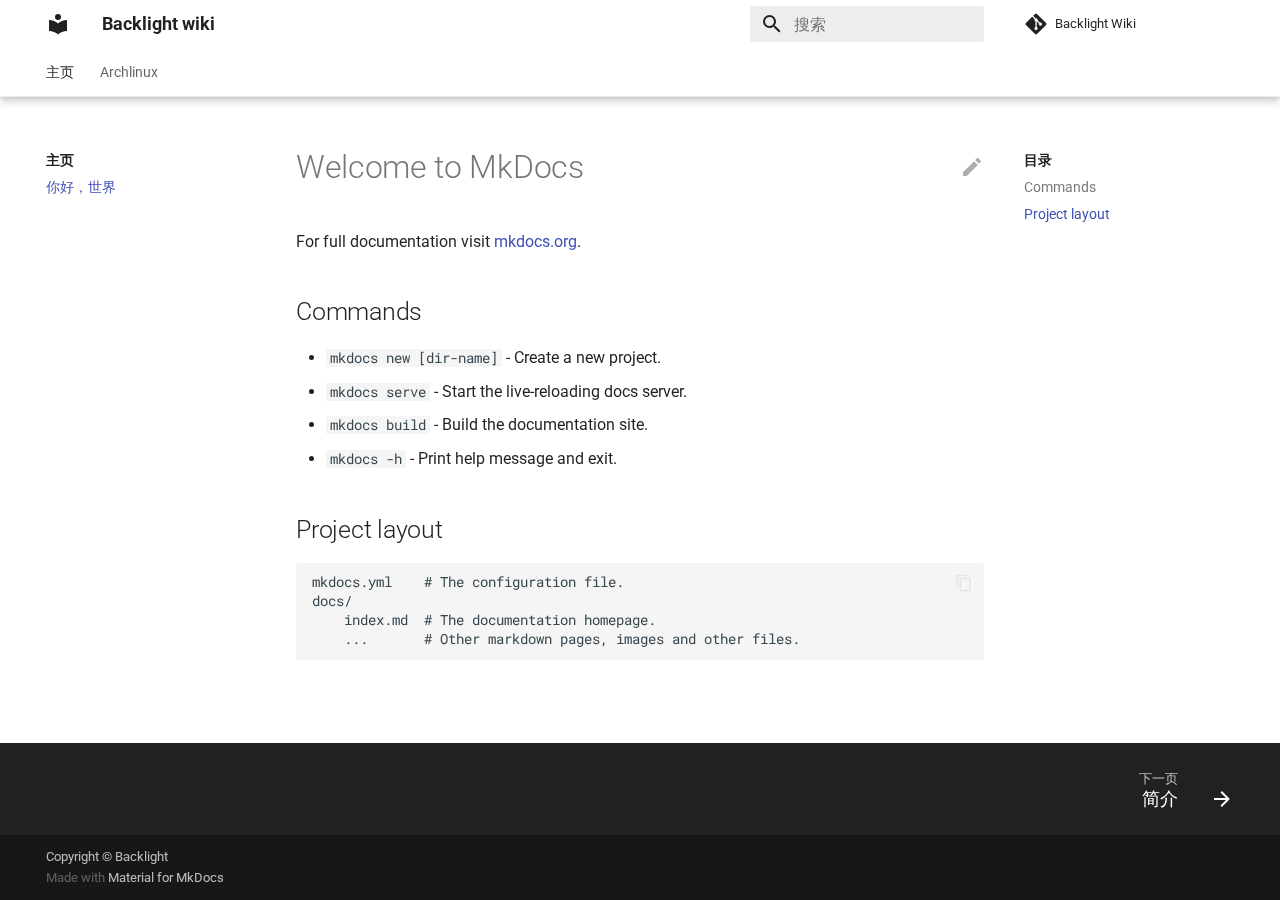
==== index.html @ 66520c6b "Deployed  with MkDocs version: 1.2.3" ====
<!doctype html>
<html lang="zh" class="no-js">
  <head>
    
      <meta charset="utf-8">
      <meta name="viewport" content="width=device-width,initial-scale=1">
      
        <meta name="description" content="Backlight's personal wiki">
      
      
        <meta name="author" content="Backlight">
      
      
        <link rel="canonical" href="https://backl1ght.github.io/wiki/">
      
      <link rel="icon" href="assets/images/favicon.png">
      <meta name="generator" content="mkdocs-1.2.3, mkdocs-material-8.1.9">
    
    
      
        <title>你好，世界 - Backlight wiki</title>
      
    
    
      <link rel="stylesheet" href="assets/stylesheets/main.2b4465f4.min.css">
      
        
        <link rel="stylesheet" href="assets/stylesheets/palette.e6a45f82.min.css">
        
          
          
          <meta name="theme-color" content="#ffffff">
        
      
    
    
    
      
        
        <link rel="preconnect" href="https://fonts.gstatic.com" crossorigin>
        <link rel="stylesheet" href="https://fonts.googleapis.com/css?family=Roboto:300,400,400i,700%7CRoboto+Mono&display=fallback">
        <style>:root{--md-text-font:"Roboto";--md-code-font:"Roboto Mono"}</style>
      
    
    
    <script>__md_scope=new URL(".",location),__md_get=(e,_=localStorage,t=__md_scope)=>JSON.parse(_.getItem(t.pathname+"."+e)),__md_set=(e,_,t=localStorage,a=__md_scope)=>{try{t.setItem(a.pathname+"."+e,JSON.stringify(_))}catch(e){}}</script>
    
      

    
    
  </head>
  
  
    
    
    
    
    
    <body dir="ltr" data-md-color-scheme="" data-md-color-primary="white" data-md-color-accent="red">
  
    
    
    <input class="md-toggle" data-md-toggle="drawer" type="checkbox" id="__drawer" autocomplete="off">
    <input class="md-toggle" data-md-toggle="search" type="checkbox" id="__search" autocomplete="off">
    <label class="md-overlay" for="__drawer"></label>
    <div data-md-component="skip">
      
        
        <a href="#welcome-to-mkdocs" class="md-skip">
          跳转至
        </a>
      
    </div>
    <div data-md-component="announce">
      
    </div>
    
    
      

  

<header class="md-header md-header--lifted" data-md-component="header">
  <nav class="md-header__inner md-grid" aria-label="页眉">
    <a href="." title="Backlight wiki" class="md-header__button md-logo" aria-label="Backlight wiki" data-md-component="logo">
      
  
  <svg xmlns="http://www.w3.org/2000/svg" viewBox="0 0 24 24"><path d="M12 8a3 3 0 0 0 3-3 3 3 0 0 0-3-3 3 3 0 0 0-3 3 3 3 0 0 0 3 3m0 3.54C9.64 9.35 6.5 8 3 8v11c3.5 0 6.64 1.35 9 3.54 2.36-2.19 5.5-3.54 9-3.54V8c-3.5 0-6.64 1.35-9 3.54z"/></svg>

    </a>
    <label class="md-header__button md-icon" for="__drawer">
      <svg xmlns="http://www.w3.org/2000/svg" viewBox="0 0 24 24"><path d="M3 6h18v2H3V6m0 5h18v2H3v-2m0 5h18v2H3v-2z"/></svg>
    </label>
    <div class="md-header__title" data-md-component="header-title">
      <div class="md-header__ellipsis">
        <div class="md-header__topic">
          <span class="md-ellipsis">
            Backlight wiki
          </span>
        </div>
        <div class="md-header__topic" data-md-component="header-topic">
          <span class="md-ellipsis">
            
              你好，世界
            
          </span>
        </div>
      </div>
    </div>
    
    
    
      <label class="md-header__button md-icon" for="__search">
        <svg xmlns="http://www.w3.org/2000/svg" viewBox="0 0 24 24"><path d="M9.5 3A6.5 6.5 0 0 1 16 9.5c0 1.61-.59 3.09-1.56 4.23l.27.27h.79l5 5-1.5 1.5-5-5v-.79l-.27-.27A6.516 6.516 0 0 1 9.5 16 6.5 6.5 0 0 1 3 9.5 6.5 6.5 0 0 1 9.5 3m0 2C7 5 5 7 5 9.5S7 14 9.5 14 14 12 14 9.5 12 5 9.5 5z"/></svg>
      </label>
      <div class="md-search" data-md-component="search" role="dialog">
  <label class="md-search__overlay" for="__search"></label>
  <div class="md-search__inner" role="search">
    <form class="md-search__form" name="search">
      <input type="text" class="md-search__input" name="query" aria-label="搜索" placeholder="搜索" autocapitalize="off" autocorrect="off" autocomplete="off" spellcheck="false" data-md-component="search-query" required>
      <label class="md-search__icon md-icon" for="__search">
        <svg xmlns="http://www.w3.org/2000/svg" viewBox="0 0 24 24"><path d="M9.5 3A6.5 6.5 0 0 1 16 9.5c0 1.61-.59 3.09-1.56 4.23l.27.27h.79l5 5-1.5 1.5-5-5v-.79l-.27-.27A6.516 6.516 0 0 1 9.5 16 6.5 6.5 0 0 1 3 9.5 6.5 6.5 0 0 1 9.5 3m0 2C7 5 5 7 5 9.5S7 14 9.5 14 14 12 14 9.5 12 5 9.5 5z"/></svg>
        <svg xmlns="http://www.w3.org/2000/svg" viewBox="0 0 24 24"><path d="M20 11v2H8l5.5 5.5-1.42 1.42L4.16 12l7.92-7.92L13.5 5.5 8 11h12z"/></svg>
      </label>
      <nav class="md-search__options" aria-label="查找">
        
        <button type="reset" class="md-search__icon md-icon" aria-label="清空当前内容" tabindex="-1">
          <svg xmlns="http://www.w3.org/2000/svg" viewBox="0 0 24 24"><path d="M19 6.41 17.59 5 12 10.59 6.41 5 5 6.41 10.59 12 5 17.59 6.41 19 12 13.41 17.59 19 19 17.59 13.41 12 19 6.41z"/></svg>
        </button>
      </nav>
      
    </form>
    <div class="md-search__output">
      <div class="md-search__scrollwrap" data-md-scrollfix>
        <div class="md-search-result" data-md-component="search-result">
          <div class="md-search-result__meta">
            正在初始化搜索引擎
          </div>
          <ol class="md-search-result__list"></ol>
        </div>
      </div>
    </div>
  </div>
</div>
    
    
      <div class="md-header__source">
        <a href="https://github.com/Backl1ght/wiki/" title="前往仓库" class="md-source" data-md-component="source">
  <div class="md-source__icon md-icon">
    
    <svg xmlns="http://www.w3.org/2000/svg" viewBox="0 0 448 512"><path d="M439.55 236.05 244 40.45a28.87 28.87 0 0 0-40.81 0l-40.66 40.63 51.52 51.52c27.06-9.14 52.68 16.77 43.39 43.68l49.66 49.66c34.23-11.8 61.18 31 35.47 56.69-26.49 26.49-70.21-2.87-56-37.34L240.22 199v121.85c25.3 12.54 22.26 41.85 9.08 55a34.34 34.34 0 0 1-48.55 0c-17.57-17.6-11.07-46.91 11.25-56v-123c-20.8-8.51-24.6-30.74-18.64-45L142.57 101 8.45 235.14a28.86 28.86 0 0 0 0 40.81l195.61 195.6a28.86 28.86 0 0 0 40.8 0l194.69-194.69a28.86 28.86 0 0 0 0-40.81z"/></svg>
  </div>
  <div class="md-source__repository">
    Backlight Wiki
  </div>
</a>
      </div>
    
  </nav>
  
    
      
<nav class="md-tabs" aria-label="标签" data-md-component="tabs">
  <div class="md-tabs__inner md-grid">
    <ul class="md-tabs__list">
      
        
  
  
    
  


  
  
  
    <li class="md-tabs__item">
      <a href="." class="md-tabs__link md-tabs__link--active">
        主页
      </a>
    </li>
  

      
        
  
  


  
  
  
    <li class="md-tabs__item">
      <a href="arch/about/" class="md-tabs__link">
        Archlinux
      </a>
    </li>
  

      
    </ul>
  </div>
</nav>
    
  
</header>
    
    <div class="md-container" data-md-component="container">
      
      
        
      
      <main class="md-main" data-md-component="main">
        <div class="md-main__inner md-grid">
          
            
              
              <div class="md-sidebar md-sidebar--primary" data-md-component="sidebar" data-md-type="navigation" >
                <div class="md-sidebar__scrollwrap">
                  <div class="md-sidebar__inner">
                    

  


<nav class="md-nav md-nav--primary md-nav--lifted" aria-label="导航栏" data-md-level="0">
  <label class="md-nav__title" for="__drawer">
    <a href="." title="Backlight wiki" class="md-nav__button md-logo" aria-label="Backlight wiki" data-md-component="logo">
      
  
  <svg xmlns="http://www.w3.org/2000/svg" viewBox="0 0 24 24"><path d="M12 8a3 3 0 0 0 3-3 3 3 0 0 0-3-3 3 3 0 0 0-3 3 3 3 0 0 0 3 3m0 3.54C9.64 9.35 6.5 8 3 8v11c3.5 0 6.64 1.35 9 3.54 2.36-2.19 5.5-3.54 9-3.54V8c-3.5 0-6.64 1.35-9 3.54z"/></svg>

    </a>
    Backlight wiki
  </label>
  
    <div class="md-nav__source">
      <a href="https://github.com/Backl1ght/wiki/" title="前往仓库" class="md-source" data-md-component="source">
  <div class="md-source__icon md-icon">
    
    <svg xmlns="http://www.w3.org/2000/svg" viewBox="0 0 448 512"><path d="M439.55 236.05 244 40.45a28.87 28.87 0 0 0-40.81 0l-40.66 40.63 51.52 51.52c27.06-9.14 52.68 16.77 43.39 43.68l49.66 49.66c34.23-11.8 61.18 31 35.47 56.69-26.49 26.49-70.21-2.87-56-37.34L240.22 199v121.85c25.3 12.54 22.26 41.85 9.08 55a34.34 34.34 0 0 1-48.55 0c-17.57-17.6-11.07-46.91 11.25-56v-123c-20.8-8.51-24.6-30.74-18.64-45L142.57 101 8.45 235.14a28.86 28.86 0 0 0 0 40.81l195.61 195.6a28.86 28.86 0 0 0 40.8 0l194.69-194.69a28.86 28.86 0 0 0 0-40.81z"/></svg>
  </div>
  <div class="md-source__repository">
    Backlight Wiki
  </div>
</a>
    </div>
  
  <ul class="md-nav__list" data-md-scrollfix>
    
      
      
      

  
  
    
  
  
    
    <li class="md-nav__item md-nav__item--active md-nav__item--nested">
      
      
        <input class="md-nav__toggle md-toggle" data-md-toggle="__nav_1" type="checkbox" id="__nav_1" checked>
      
      
      
      
        <label class="md-nav__link" for="__nav_1">
          主页
          <span class="md-nav__icon md-icon"></span>
        </label>
      
      <nav class="md-nav" aria-label="主页" data-md-level="1">
        <label class="md-nav__title" for="__nav_1">
          <span class="md-nav__icon md-icon"></span>
          主页
        </label>
        <ul class="md-nav__list" data-md-scrollfix>
          
            
              
  
  
    
  
  
    <li class="md-nav__item md-nav__item--active">
      
      <input class="md-nav__toggle md-toggle" data-md-toggle="toc" type="checkbox" id="__toc">
      
      
        
      
      
        <label class="md-nav__link md-nav__link--active" for="__toc">
          你好，世界
          <span class="md-nav__icon md-icon"></span>
        </label>
      
      <a href="." class="md-nav__link md-nav__link--active">
        你好，世界
      </a>
      
        

<nav class="md-nav md-nav--secondary" aria-label="目录">
  
  
  
    
  
  
    <label class="md-nav__title" for="__toc">
      <span class="md-nav__icon md-icon"></span>
      目录
    </label>
    <ul class="md-nav__list" data-md-component="toc" data-md-scrollfix>
      
        <li class="md-nav__item">
  <a href="#commands" class="md-nav__link">
    Commands
  </a>
  
</li>
      
        <li class="md-nav__item">
  <a href="#project-layout" class="md-nav__link">
    Project layout
  </a>
  
</li>
      
    </ul>
  
</nav>
      
    </li>
  

            
          
        </ul>
      </nav>
    </li>
  

    
      
      
      

  
  
  
    
    <li class="md-nav__item md-nav__item--nested">
      
      
        <input class="md-nav__toggle md-toggle" data-md-toggle="__nav_2" type="checkbox" id="__nav_2" >
      
      
      
      
        <label class="md-nav__link" for="__nav_2">
          Archlinux
          <span class="md-nav__icon md-icon"></span>
        </label>
      
      <nav class="md-nav" aria-label="Archlinux" data-md-level="1">
        <label class="md-nav__title" for="__nav_2">
          <span class="md-nav__icon md-icon"></span>
          Archlinux
        </label>
        <ul class="md-nav__list" data-md-scrollfix>
          
            
              
  
  
  
    <li class="md-nav__item">
      <a href="arch/about/" class="md-nav__link">
        简介
      </a>
    </li>
  

            
          
        </ul>
      </nav>
    </li>
  

    
  </ul>
</nav>
                  </div>
                </div>
              </div>
            
            
              
              <div class="md-sidebar md-sidebar--secondary" data-md-component="sidebar" data-md-type="toc" >
                <div class="md-sidebar__scrollwrap">
                  <div class="md-sidebar__inner">
                    

<nav class="md-nav md-nav--secondary" aria-label="目录">
  
  
  
    
  
  
    <label class="md-nav__title" for="__toc">
      <span class="md-nav__icon md-icon"></span>
      目录
    </label>
    <ul class="md-nav__list" data-md-component="toc" data-md-scrollfix>
      
        <li class="md-nav__item">
  <a href="#commands" class="md-nav__link">
    Commands
  </a>
  
</li>
      
        <li class="md-nav__item">
  <a href="#project-layout" class="md-nav__link">
    Project layout
  </a>
  
</li>
      
    </ul>
  
</nav>
                  </div>
                </div>
              </div>
            
          
          <div class="md-content" data-md-component="content">
            <article class="md-content__inner md-typeset">
              
                
<a href="https://github.com/Backl1ght/wiki/edit/master/docs/index.md" title="编辑此页" class="md-content__button md-icon">
  <svg xmlns="http://www.w3.org/2000/svg" viewBox="0 0 24 24"><path d="M20.71 7.04c.39-.39.39-1.04 0-1.41l-2.34-2.34c-.37-.39-1.02-.39-1.41 0l-1.84 1.83 3.75 3.75M3 17.25V21h3.75L17.81 9.93l-3.75-3.75L3 17.25z"/></svg>
</a>


<h1 id="welcome-to-mkdocs">Welcome to MkDocs</h1>
<p>For full documentation visit <a href="https://www.mkdocs.org">mkdocs.org</a>.</p>
<h2 id="commands">Commands</h2>
<ul>
<li><code>mkdocs new [dir-name]</code> - Create a new project.</li>
<li><code>mkdocs serve</code> - Start the live-reloading docs server.</li>
<li><code>mkdocs build</code> - Build the documentation site.</li>
<li><code>mkdocs -h</code> - Print help message and exit.</li>
</ul>
<h2 id="project-layout">Project layout</h2>
<pre><code>mkdocs.yml    # The configuration file.
docs/
    index.md  # The documentation homepage.
    ...       # Other markdown pages, images and other files.
</code></pre>

              
            </article>
          </div>
        </div>
        
      </main>
      
        <footer class="md-footer">
  
    <nav class="md-footer__inner md-grid" aria-label="页脚">
      
      
        
        <a href="arch/about/" class="md-footer__link md-footer__link--next" aria-label="下一页: 简介" rel="next">
          <div class="md-footer__title">
            <div class="md-ellipsis">
              <span class="md-footer__direction">
                下一页
              </span>
              简介
            </div>
          </div>
          <div class="md-footer__button md-icon">
            <svg xmlns="http://www.w3.org/2000/svg" viewBox="0 0 24 24"><path d="M4 11v2h12l-5.5 5.5 1.42 1.42L19.84 12l-7.92-7.92L10.5 5.5 16 11H4z"/></svg>
          </div>
        </a>
      
    </nav>
  
  <div class="md-footer-meta md-typeset">
    <div class="md-footer-meta__inner md-grid">
      <div class="md-copyright">
  
    <div class="md-copyright__highlight">
      Copyright &copy; Backlight
    </div>
  
  
    Made with
    <a href="https://squidfunk.github.io/mkdocs-material/" target="_blank" rel="noopener">
      Material for MkDocs
    </a>
  
</div>
      
    </div>
  </div>
</footer>
      
    </div>
    <div class="md-dialog" data-md-component="dialog">
      <div class="md-dialog__inner md-typeset"></div>
    </div>
    <script id="__config" type="application/json">{"base": ".", "features": ["navigation.tabs", "navigation.tabs.sticky"], "translations": {"clipboard.copy": "\u590d\u5236", "clipboard.copied": "\u5df2\u590d\u5236", "search.config.lang": "ja", "search.config.pipeline": "trimmer, stemmer", "search.config.separator": "[\\uff0c\\u3002]+", "search.placeholder": "\u641c\u7d22", "search.result.placeholder": "\u952e\u5165\u4ee5\u5f00\u59cb\u641c\u7d22", "search.result.none": "\u6ca1\u6709\u627e\u5230\u7b26\u5408\u6761\u4ef6\u7684\u7ed3\u679c", "search.result.one": "\u627e\u5230 1 \u4e2a\u7b26\u5408\u6761\u4ef6\u7684\u7ed3\u679c", "search.result.other": "# \u4e2a\u7b26\u5408\u6761\u4ef6\u7684\u7ed3\u679c", "search.result.more.one": "\u5728\u8be5\u9875\u4e0a\u8fd8\u6709 1 \u4e2a\u7b26\u5408\u6761\u4ef6\u7684\u7ed3\u679c", "search.result.more.other": "\u5728\u8be5\u9875\u4e0a\u8fd8\u6709 # \u4e2a\u7b26\u5408\u6761\u4ef6\u7684\u7ed3\u679c", "search.result.term.missing": "\u7f3a\u5c11", "select.version.title": "\u9009\u62e9\u5f53\u524d\u7248\u672c"}, "search": "assets/javascripts/workers/search.22074ed6.min.js"}</script>
    
    
      <script src="assets/javascripts/bundle.960e086b.min.js"></script>
      
    
  </body>
</html>
---- assets/stylesheets/main.2b4465f4.min.css ----
@charset "UTF-8";html{-webkit-text-size-adjust:none;-moz-text-size-adjust:none;-ms-text-size-adjust:none;text-size-adjust:none;box-sizing:border-box}*,:after,:before{box-sizing:inherit}@media (prefers-reduced-motion){*,:after,:before{transition:none!important}}body{margin:0}a,button,input,label{-webkit-tap-highlight-color:transparent}a{color:inherit;text-decoration:none}hr{border:0;box-sizing:content-box;display:block;height:.05rem;overflow:visible;padding:0}small{font-size:80%}sub,sup{line-height:1em}img{border-style:none}table{border-collapse:separate;border-spacing:0}td,th{font-weight:400;vertical-align:top}button{background:transparent;border:0;font-family:inherit;font-size:inherit;margin:0;padding:0}input{border:0;outline:none}:root{--md-default-fg-color:rgba(0,0,0,.87);--md-default-fg-color--light:rgba(0,0,0,.54);--md-default-fg-color--lighter:rgba(0,0,0,.32);--md-default-fg-color--lightest:rgba(0,0,0,.07);--md-default-bg-color:#fff;--md-default-bg-color--light:hsla(0,0%,100%,.7);--md-default-bg-color--lighter:hsla(0,0%,100%,.3);--md-default-bg-color--lightest:hsla(0,0%,100%,.12);--md-primary-fg-color:#4051b5;--md-primary-fg-color--light:#5d6cc0;--md-primary-fg-color--dark:#303fa1;--md-primary-bg-color:#fff;--md-primary-bg-color--light:hsla(0,0%,100%,.7);--md-accent-fg-color:#526cfe;--md-accent-fg-color--transparent:rgba(82,108,254,.1);--md-accent-bg-color:#fff;--md-accent-bg-color--light:hsla(0,0%,100%,.7);--md-shadow-z1:0 0.2rem 0.5rem rgba(0,0,0,.05),0 0 0.05rem rgba(0,0,0,.1);--md-shadow-z2:0 0.2rem 0.5rem rgba(0,0,0,.1),0 0 0.05rem rgba(0,0,0,.25);--md-shadow-z3:0 0.2rem 0.5rem rgba(0,0,0,.2),0 0 0.05rem rgba(0,0,0,.35)}:root>*{--md-code-fg-color:#36464e;--md-code-bg-color:#f5f5f5;--md-code-hl-color:rgba(255,255,0,.5);--md-code-hl-number-color:#d52a2a;--md-code-hl-special-color:#db1457;--md-code-hl-function-color:#a846b9;--md-code-hl-constant-color:#6e59d9;--md-code-hl-keyword-color:#3f6ec6;--md-code-hl-string-color:#1c7d4d;--md-code-hl-name-color:var(--md-code-fg-color);--md-code-hl-operator-color:var(--md-default-fg-color--light);--md-code-hl-punctuation-color:var(--md-default-fg-color--light);--md-code-hl-comment-color:var(--md-default-fg-color--light);--md-code-hl-generic-color:var(--md-default-fg-color--light);--md-code-hl-variable-color:var(--md-default-fg-color--light);--md-typeset-color:var(--md-default-fg-color);--md-typeset-a-color:var(--md-primary-fg-color);--md-typeset-mark-color:rgba(255,255,0,.5);--md-typeset-del-color:rgba(245,80,61,.15);--md-typeset-ins-color:rgba(11,213,112,.15);--md-typeset-kbd-color:#fafafa;--md-typeset-kbd-accent-color:#fff;--md-typeset-kbd-border-color:#b8b8b8;--md-typeset-table-color:rgba(0,0,0,.12);--md-admonition-fg-color:var(--md-default-fg-color);--md-admonition-bg-color:var(--md-default-bg-color);--md-footer-fg-color:#fff;--md-footer-fg-color--light:hsla(0,0%,100%,.7);--md-footer-fg-color--lighter:hsla(0,0%,100%,.3);--md-footer-bg-color:rgba(0,0,0,.87);--md-footer-bg-color--dark:rgba(0,0,0,.32)}.md-icon svg{fill:currentcolor;display:block;height:1.2rem;width:1.2rem}body{-webkit-font-smoothing:antialiased;-moz-osx-font-smoothing:grayscale;--md-text-font-family:var(--md-text-font,_),-apple-system,BlinkMacSystemFont,Helvetica,Arial,sans-serif;--md-code-font-family:var(--md-code-font,_),SFMono-Regular,Consolas,Menlo,monospace}body,input{font-feature-settings:"kern","liga";font-family:var(--md-text-font-family)}body,code,input,kbd,pre{color:var(--md-typeset-color)}code,kbd,pre{font-feature-settings:"kern";font-family:var(--md-code-font-family)}:root{--md-typeset-table-sort-icon:url('data:image/svg+xml;charset=utf-8,<svg xmlns="http://www.w3.org/2000/svg" viewBox="0 0 24 24"><path d="m18 21-4-4h3V7h-3l4-4 4 4h-3v10h3M2 19v-2h10v2M2 13v-2h7v2M2 7V5h4v2H2z"/></svg>');--md-typeset-table-sort-icon--asc:url('data:image/svg+xml;charset=utf-8,<svg xmlns="http://www.w3.org/2000/svg" viewBox="0 0 24 24"><path d="M19 17h3l-4 4-4-4h3V3h2M2 17h10v2H2M6 5v2H2V5m0 6h7v2H2v-2z"/></svg>');--md-typeset-table-sort-icon--desc:url('data:image/svg+xml;charset=utf-8,<svg xmlns="http://www.w3.org/2000/svg" viewBox="0 0 24 24"><path d="M19 7h3l-4-4-4 4h3v14h2M2 17h10v2H2M6 5v2H2V5m0 6h7v2H2v-2z"/></svg>')}.md-typeset{-webkit-print-color-adjust:exact;color-adjust:exact;font-size:.8rem;line-height:1.6}@media print{.md-typeset{font-size:.68rem}}.md-typeset blockquote,.md-typeset dl,.md-typeset figure,.md-typeset ol,.md-typeset pre,.md-typeset ul{margin-bottom:1em;margin-top:1em}.md-typeset h1{color:var(--md-default-fg-color--light);font-size:2em;line-height:1.3;margin:0 0 1.25em}.md-typeset h1,.md-typeset h2{font-weight:300;letter-spacing:-.01em}.md-typeset h2{font-size:1.5625em;line-height:1.4;margin:1.6em 0 .64em}.md-typeset h3{font-size:1.25em;font-weight:400;letter-spacing:-.01em;line-height:1.5;margin:1.6em 0 .8em}.md-typeset h2+h3{margin-top:.8em}.md-typeset h4{font-weight:700;letter-spacing:-.01em;margin:1em 0}.md-typeset h5,.md-typeset h6{color:var(--md-default-fg-color--light);font-size:.8em;font-weight:700;letter-spacing:-.01em;margin:1.25em 0}.md-typeset h5{text-transform:uppercase}.md-typeset hr{border-bottom:.05rem solid var(--md-default-fg-color--lightest);display:flow-root;margin:1.5em 0}.md-typeset a{color:var(--md-typeset-a-color);word-break:break-word}.md-typeset a,.md-typeset a:before{transition:color 125ms}.md-typeset a:focus,.md-typeset a:hover{color:var(--md-accent-fg-color)}.md-typeset a.focus-visible{outline-color:var(--md-accent-fg-color);outline-offset:.2rem}.md-typeset code,.md-typeset kbd,.md-typeset pre{color:var(--md-code-fg-color);direction:ltr}@media print{.md-typeset code,.md-typeset kbd,.md-typeset pre{white-space:pre-wrap}}.md-typeset code{background-color:var(--md-code-bg-color);border-radius:.1rem;-webkit-box-decoration-break:clone;box-decoration-break:clone;font-size:.85em;padding:0 .2941176471em;word-break:break-word}.md-typeset code:not(.focus-visible){-webkit-tap-highlight-color:transparent;outline:none}.md-typeset a code{color:currentcolor}.md-typeset pre{display:flow-root;line-height:1.4;position:relative}.md-typeset pre>code{-webkit-box-decoration-break:slice;box-decoration-break:slice;box-shadow:none;display:block;margin:0;outline-color:var(--md-accent-fg-color);overflow:auto;padding:.7720588235em 1.1764705882em;scrollbar-color:var(--md-default-fg-color--lighter) transparent;scrollbar-width:thin;touch-action:auto;word-break:normal}.md-typeset pre>code:hover{scrollbar-color:var(--md-accent-fg-color) transparent}.md-typeset pre>code::-webkit-scrollbar{height:.2rem;width:.2rem}.md-typeset pre>code::-webkit-scrollbar-thumb{background-color:var(--md-default-fg-color--lighter)}.md-typeset pre>code::-webkit-scrollbar-thumb:hover{background-color:var(--md-accent-fg-color)}.md-typeset kbd{background-color:var(--md-typeset-kbd-color);border-radius:.1rem;box-shadow:0 .1rem 0 .05rem var(--md-typeset-kbd-border-color),0 .1rem 0 var(--md-typeset-kbd-border-color),0 -.1rem .2rem var(--md-typeset-kbd-accent-color) inset;color:var(--md-default-fg-color);display:inline-block;font-size:.75em;padding:0 .6666666667em;vertical-align:text-top;word-break:break-word}.md-typeset mark{background-color:var(--md-typeset-mark-color);-webkit-box-decoration-break:clone;box-decoration-break:clone;color:inherit;word-break:break-word}.md-typeset abbr{border-bottom:.05rem dotted var(--md-default-fg-color--light);cursor:help;text-decoration:none}@media (hover:none){.md-typeset abbr{position:relative}.md-typeset abbr[title]:-webkit-any(:focus,:hover):after{background-color:var(--md-default-fg-color);border-radius:.1rem;box-shadow:var(--md-shadow-z3);color:var(--md-default-bg-color);content:attr(title);display:inline-block;font-size:.7rem;margin-top:2em;max-width:80%;min-width:-webkit-max-content;min-width:max-content;padding:.2rem .3rem;position:absolute;width:auto}.md-typeset abbr[title]:-moz-any(:focus,:hover):after{background-color:var(--md-default-fg-color);border-radius:.1rem;box-shadow:var(--md-shadow-z3);color:var(--md-default-bg-color);content:attr(title);display:inline-block;font-size:.7rem;margin-top:2em;max-width:80%;min-width:-moz-max-content;min-width:max-content;padding:.2rem .3rem;position:absolute;width:auto}[dir=ltr] .md-typeset abbr[title]:-webkit-any(:focus,:hover):after{left:0}[dir=ltr] .md-typeset abbr[title]:-moz-any(:focus,:hover):after{left:0}[dir=ltr] .md-typeset abbr[title]:is(:focus,:hover):after{left:0}[dir=rtl] .md-typeset abbr[title]:-webkit-any(:focus,:hover):after{right:0}[dir=rtl] .md-typeset abbr[title]:-moz-any(:focus,:hover):after{right:0}[dir=rtl] .md-typeset abbr[title]:is(:focus,:hover):after{right:0}.md-typeset abbr[title]:is(:focus,:hover):after{background-color:var(--md-default-fg-color);border-radius:.1rem;box-shadow:var(--md-shadow-z3);color:var(--md-default-bg-color);content:attr(title);display:inline-block;font-size:.7rem;margin-top:2em;max-width:80%;min-width:-webkit-max-content;min-width:-moz-max-content;min-width:max-content;padding:.2rem .3rem;position:absolute;width:auto}}.md-typeset small{opacity:.75}[dir=ltr] 
.md-typeset sub,[dir=ltr] .md-typeset sup{margin-left:.078125em}[dir=rtl] 
.md-typeset sub,[dir=rtl] .md-typeset sup{margin-right:.078125em}[dir=ltr] .md-typeset blockquote{padding-left:.6rem}[dir=rtl] .md-typeset blockquote{padding-right:.6rem}[dir=ltr] .md-typeset blockquote{border-left:.2rem solid var(--md-default-fg-color--lighter)}[dir=rtl] .md-typeset blockquote{border-right:.2rem solid var(--md-default-fg-color--lighter)}.md-typeset blockquote{color:var(--md-default-fg-color--light);margin-left:0;margin-right:0}.md-typeset ul{list-style-type:disc}[dir=ltr] 
.md-typeset ol,[dir=ltr] .md-typeset ul{margin-left:.625em}[dir=rtl] 
.md-typeset ol,[dir=rtl] .md-typeset ul{margin-right:.625em}.md-typeset ol,.md-typeset ul{padding:0}.md-typeset ol:not([hidden]),.md-typeset ul:not([hidden]){display:flow-root}.md-typeset ol ol,.md-typeset ul ol{list-style-type:lower-alpha}.md-typeset ol ol ol,.md-typeset ul ol ol{list-style-type:lower-roman}[dir=ltr] 
.md-typeset ol li,[dir=ltr] .md-typeset ul li{margin-left:1.25em}[dir=rtl] 
.md-typeset ol li,[dir=rtl] .md-typeset ul li{margin-right:1.25em}.md-typeset ol li,.md-typeset ul li{margin-bottom:.5em}.md-typeset ol li :-webkit-any(p,blockquote),.md-typeset ul li :-webkit-any(p,blockquote){margin:.5em 0}.md-typeset ol li :-moz-any(p,blockquote),.md-typeset ul li :-moz-any(p,blockquote){margin:.5em 0}.md-typeset ol li :is(p,blockquote),.md-typeset ul li :is(p,blockquote){margin:.5em 0}.md-typeset ol li:last-child,.md-typeset ul li:last-child{margin-bottom:0}.md-typeset ol li :-webkit-any(ul,ol),.md-typeset ul li :-webkit-any(ul,ol){margin-bottom:.5em;margin-top:.5em}.md-typeset ol li :-moz-any(ul,ol),.md-typeset ul li :-moz-any(ul,ol){margin-bottom:.5em;margin-top:.5em}[dir=ltr] .md-typeset ol li :-webkit-any(ul,ol),[dir=ltr] .md-typeset ul li :-webkit-any(ul,ol){margin-left:.625em}[dir=ltr] .md-typeset ol li :-moz-any(ul,ol),[dir=ltr] .md-typeset ul li :-moz-any(ul,ol){margin-left:.625em}[dir=ltr] .md-typeset ol li :is(ul,ol),[dir=ltr] .md-typeset ul li :is(ul,ol){margin-left:.625em}[dir=rtl] .md-typeset ol li :-webkit-any(ul,ol),[dir=rtl] .md-typeset ul li :-webkit-any(ul,ol){margin-right:.625em}[dir=rtl] .md-typeset ol li :-moz-any(ul,ol),[dir=rtl] .md-typeset ul li :-moz-any(ul,ol){margin-right:.625em}[dir=rtl] .md-typeset ol li :is(ul,ol),[dir=rtl] .md-typeset ul li :is(ul,ol){margin-right:.625em}.md-typeset ol li :is(ul,ol),.md-typeset ul li :is(ul,ol){margin-bottom:.5em;margin-top:.5em}[dir=ltr] .md-typeset dd{margin-left:1.875em}[dir=rtl] .md-typeset dd{margin-right:1.875em}.md-typeset dd{margin-bottom:1.5em;margin-top:1em}.md-typeset img,.md-typeset svg{height:auto;max-width:100%}.md-typeset img[align=left],.md-typeset svg[align=left]{margin:1em 1em 1em 0}.md-typeset img[align=right],.md-typeset svg[align=right]{margin:1em 0 1em 1em}.md-typeset img[align]:only-child,.md-typeset svg[align]:only-child{margin-top:0}.md-typeset img[src$="#only-dark"]{display:none}.md-typeset figure{display:flow-root;margin:1em auto;max-width:100%;text-align:center;width:-webkit-fit-content;width:-moz-fit-content;width:fit-content}.md-typeset figure img{display:block}.md-typeset figcaption{font-style:italic;margin:1em auto;max-width:24rem}.md-typeset iframe{max-width:100%}.md-typeset table:not([class]){background-color:var(--md-default-bg-color);border:.05rem solid var(--md-typeset-table-color);border-radius:.1rem;display:inline-block;font-size:.64rem;max-width:100%;overflow:auto;touch-action:auto}@media print{.md-typeset table:not([class]){display:table}}.md-typeset table:not([class])+*{margin-top:1.5em}.md-typeset table:not([class]) :-webkit-any(th,td)>:first-child{margin-top:0}.md-typeset table:not([class]) :-moz-any(th,td)>:first-child{margin-top:0}.md-typeset table:not([class]) :is(th,td)>:first-child{margin-top:0}.md-typeset table:not([class]) :-webkit-any(th,td)>:last-child{margin-bottom:0}.md-typeset table:not([class]) :-moz-any(th,td)>:last-child{margin-bottom:0}.md-typeset table:not([class]) :is(th,td)>:last-child{margin-bottom:0}.md-typeset table:not([class]) :-webkit-any(th,td):not([align]){text-align:left}.md-typeset table:not([class]) :-moz-any(th,td):not([align]){text-align:left}.md-typeset table:not([class]) :is(th,td):not([align]){text-align:left}[dir=rtl] .md-typeset table:not([class]) :-webkit-any(th,td):not([align]){text-align:right}[dir=rtl] .md-typeset table:not([class]) :-moz-any(th,td):not([align]){text-align:right}[dir=rtl] .md-typeset table:not([class]) :is(th,td):not([align]){text-align:right}.md-typeset table:not([class]) th{font-weight:700;min-width:5rem;padding:.9375em 1.25em;vertical-align:top}.md-typeset table:not([class]) th a{color:inherit}.md-typeset table:not([class]) td{border-top:.05rem solid var(--md-typeset-table-color);padding:.9375em 1.25em;vertical-align:top}.md-typeset table:not([class]) tbody tr{transition:background-color 125ms}.md-typeset table:not([class]) tbody tr:hover{background-color:rgba(0,0,0,.035);box-shadow:0 .05rem 0 var(--md-default-bg-color) inset}.md-typeset table:not([class]) a{word-break:normal}.md-typeset table th[role=columnheader]{cursor:pointer}[dir=ltr] .md-typeset table th[role=columnheader]:after{margin-left:.5em}[dir=rtl] .md-typeset table th[role=columnheader]:after{margin-right:.5em}.md-typeset table th[role=columnheader]:after{content:"";display:inline-block;height:1.2em;-webkit-mask-image:var(--md-typeset-table-sort-icon);mask-image:var(--md-typeset-table-sort-icon);-webkit-mask-repeat:no-repeat;mask-repeat:no-repeat;-webkit-mask-size:contain;mask-size:contain;transition:background-color 125ms;vertical-align:text-bottom;width:1.2em}.md-typeset table th[role=columnheader]:hover:after{background-color:var(--md-default-fg-color--lighter)}.md-typeset table th[role=columnheader][aria-sort=ascending]:after{background-color:var(--md-default-fg-color--light);-webkit-mask-image:var(--md-typeset-table-sort-icon--asc);mask-image:var(--md-typeset-table-sort-icon--asc)}.md-typeset table th[role=columnheader][aria-sort=descending]:after{background-color:var(--md-default-fg-color--light);-webkit-mask-image:var(--md-typeset-table-sort-icon--desc);mask-image:var(--md-typeset-table-sort-icon--desc)}.md-typeset__scrollwrap{margin:1em -.8rem;overflow-x:auto;touch-action:auto}.md-typeset__table{display:inline-block;margin-bottom:.5em;padding:0 .8rem}@media print{.md-typeset__table{display:block}}html .md-typeset__table table{display:table;margin:0;overflow:hidden;width:100%}@media screen and (max-width:44.9375em){.md-content__inner>pre{margin:1em -.8rem}.md-content__inner>pre code{border-radius:0}}.md-banner{background-color:var(--md-footer-bg-color);color:var(--md-footer-fg-color);overflow:auto}@media print{.md-banner{display:none}}.md-banner--warning{background:var(--md-typeset-mark-color);color:var(--md-default-fg-color)}.md-banner__inner{font-size:.7rem;margin:.6rem auto;padding:0 .8rem}html{font-size:125%;height:100%;overflow-x:hidden}@media screen and (min-width:100em){html{font-size:137.5%}}@media screen and (min-width:125em){html{font-size:150%}}body{background-color:var(--md-default-bg-color);display:flex;flex-direction:column;font-size:.5rem;min-height:100%;position:relative;width:100%}@media print{body{display:block}}@media screen and (max-width:59.9375em){body[data-md-state=lock]{position:fixed}}.md-grid{margin-left:auto;margin-right:auto;max-width:61rem}.md-container{display:flex;flex-direction:column;flex-grow:1}@media print{.md-container{display:block}}.md-main{flex-grow:1}.md-main__inner{display:flex;height:100%;margin-top:1.5rem}.md-ellipsis{overflow:hidden;text-overflow:ellipsis;white-space:nowrap}.md-toggle{display:none}.md-option{height:0;opacity:0;position:absolute;width:0}.md-option:checked+label:not([hidden]){display:block}.md-option.focus-visible+label{outline-color:var(--md-accent-fg-color);outline-style:auto}.md-skip{background-color:var(--md-default-fg-color);border-radius:.1rem;color:var(--md-default-bg-color);font-size:.64rem;margin:.5rem;opacity:0;outline-color:var(--md-accent-fg-color);padding:.3rem .5rem;position:fixed;transform:translateY(.4rem);z-index:-1}.md-skip:focus{opacity:1;transform:translateY(0);transition:transform .25s cubic-bezier(.4,0,.2,1),opacity 175ms 75ms;z-index:10}@page{margin:25mm}:root{--md-clipboard-icon:url('data:image/svg+xml;charset=utf-8,<svg xmlns="http://www.w3.org/2000/svg" viewBox="0 0 24 24"><path d="M19 21H8V7h11m0-2H8a2 2 0 0 0-2 2v14a2 2 0 0 0 2 2h11a2 2 0 0 0 2-2V7a2 2 0 0 0-2-2m-3-4H4a2 2 0 0 0-2 2v14h2V3h12V1z"/></svg>')}.md-clipboard{border-radius:.1rem;color:var(--md-default-fg-color--lightest);cursor:pointer;height:1.5em;outline-color:var(--md-accent-fg-color);outline-offset:.1rem;position:absolute;right:.5em;top:.5em;transition:color .25s;width:1.5em;z-index:1}@media print{.md-clipboard{display:none}}.md-clipboard:not(.focus-visible){-webkit-tap-highlight-color:transparent;outline:none}:hover>.md-clipboard{color:var(--md-default-fg-color--light)}.md-clipboard:-webkit-any(:focus,:hover){color:var(--md-accent-fg-color)}.md-clipboard:-moz-any(:focus,:hover){color:var(--md-accent-fg-color)}.md-clipboard:is(:focus,:hover){color:var(--md-accent-fg-color)}.md-clipboard:after{background-color:currentcolor;content:"";display:block;height:1.125em;margin:0 auto;-webkit-mask-image:var(--md-clipboard-icon);mask-image:var(--md-clipboard-icon);-webkit-mask-repeat:no-repeat;mask-repeat:no-repeat;-webkit-mask-size:contain;mask-size:contain;width:1.125em}.md-clipboard--inline{cursor:pointer}.md-clipboard--inline code{transition:color .25s,background-color .25s}.md-clipboard--inline:-webkit-any(:focus,:hover) code{background-color:var(--md-accent-fg-color--transparent);color:var(--md-accent-fg-color)}.md-clipboard--inline:-moz-any(:focus,:hover) code{background-color:var(--md-accent-fg-color--transparent);color:var(--md-accent-fg-color)}.md-clipboard--inline:is(:focus,:hover) code{background-color:var(--md-accent-fg-color--transparent);color:var(--md-accent-fg-color)}.md-content{flex-grow:1;min-width:0}.md-content__inner{margin:0 .8rem 1.2rem;padding-top:.6rem}@media screen and (min-width:76.25em){[dir=ltr] .md-sidebar--primary:not([hidden])~.md-content>.md-content__inner{margin-left:1.2rem}[dir=rtl] .md-sidebar--primary:not([hidden])~.md-content>.md-content__inner{margin-right:1.2rem}[dir=ltr] .md-sidebar--secondary:not([hidden])~.md-content>.md-content__inner{margin-right:1.2rem}[dir=rtl] .md-sidebar--secondary:not([hidden])~.md-content>.md-content__inner{margin-left:1.2rem}}.md-content__inner:before{content:"";display:block;height:.4rem}.md-content__inner>:last-child{margin-bottom:0}[dir=ltr] .md-content__button{margin-left:.4rem}[dir=rtl] .md-content__button{margin-right:.4rem}.md-content__button{float:right;margin:.4rem 0;padding:0}@media print{.md-content__button{display:none}}[dir=rtl] .md-content__button{float:left}.md-typeset .md-content__button{color:var(--md-default-fg-color--lighter)}.md-content__button svg{display:inline;vertical-align:top}[dir=rtl] .md-content__button svg{transform:scaleX(-1)}[dir=ltr] .md-dialog{right:.8rem}[dir=rtl] .md-dialog{left:.8rem}.md-dialog{background-color:var(--md-default-fg-color);border-radius:.1rem;bottom:.8rem;box-shadow:var(--md-shadow-z3);min-width:11.1rem;opacity:0;padding:.4rem .6rem;pointer-events:none;position:fixed;transform:translateY(100%);transition:transform 0ms .4s,opacity .4s;z-index:4}@media print{.md-dialog{display:none}}.md-dialog[data-md-state=open]{opacity:1;pointer-events:auto;transform:translateY(0);transition:transform .4s cubic-bezier(.075,.85,.175,1),opacity .4s}.md-dialog__inner{color:var(--md-default-bg-color);font-size:.7rem}.md-footer{background-color:var(--md-footer-bg-color);color:var(--md-footer-fg-color)}@media print{.md-footer{display:none}}.md-footer__inner{display:flex;justify-content:space-between;overflow:auto;padding:.2rem}.md-footer__link{display:flex;flex-grow:0.01;outline-color:var(--md-accent-fg-color);overflow:hidden;padding-bottom:.4rem;padding-top:1.4rem;transition:opacity .25s}.md-footer__link:-webkit-any(:focus,:hover){opacity:.7}.md-footer__link:-moz-any(:focus,:hover){opacity:.7}.md-footer__link:is(:focus,:hover){opacity:.7}[dir=rtl] .md-footer__link svg{transform:scaleX(-1)}@media screen and (max-width:44.9375em){.md-footer__link--prev .md-footer__title{display:none}}[dir=ltr] .md-footer__link--next{margin-left:auto}[dir=rtl] .md-footer__link--next{margin-right:auto}.md-footer__link--next{text-align:right}[dir=rtl] .md-footer__link--next{text-align:left}.md-footer__title{flex-grow:1;font-size:.9rem;line-height:2.4rem;max-width:calc(100% - 2.4rem);padding:0 1rem;position:relative}.md-footer__button{margin:.2rem;padding:.4rem}.md-footer__direction{font-size:.64rem;left:0;margin-top:-1rem;opacity:.7;padding:0 1rem;position:absolute;right:0}.md-footer-meta{background-color:var(--md-footer-bg-color--dark)}.md-footer-meta__inner{display:flex;flex-wrap:wrap;justify-content:space-between;padding:.2rem}html .md-footer-meta.md-typeset a{color:var(--md-footer-fg-color--light)}html .md-footer-meta.md-typeset a:-webkit-any(:focus,:hover){color:var(--md-footer-fg-color)}html .md-footer-meta.md-typeset a:-moz-any(:focus,:hover){color:var(--md-footer-fg-color)}html .md-footer-meta.md-typeset a:is(:focus,:hover){color:var(--md-footer-fg-color)}.md-copyright{color:var(--md-footer-fg-color--lighter);font-size:.64rem;margin:auto .6rem;padding:.4rem 0;width:100%}@media screen and (min-width:45em){.md-copyright{width:auto}}.md-copyright__highlight{color:var(--md-footer-fg-color--light)}.md-social{margin:0 .4rem;padding:.2rem 0 .6rem}@media screen and (min-width:45em){.md-social{padding:.6rem 0}}.md-social__link{display:inline-block;height:1.6rem;text-align:center;width:1.6rem}.md-social__link:before{line-height:1.9}.md-social__link svg{fill:currentcolor;max-height:.8rem;vertical-align:-25%}.md-typeset .md-button{border:.1rem solid;border-radius:.1rem;color:var(--md-primary-fg-color);cursor:pointer;display:inline-block;font-weight:700;padding:.625em 2em;transition:color 125ms,background-color 125ms,border-color 125ms}.md-typeset .md-button--primary{background-color:var(--md-primary-fg-color);border-color:var(--md-primary-fg-color);color:var(--md-primary-bg-color)}.md-typeset .md-button:-webkit-any(:focus,:hover){background-color:var(--md-accent-fg-color);border-color:var(--md-accent-fg-color);color:var(--md-accent-bg-color)}.md-typeset .md-button:-moz-any(:focus,:hover){background-color:var(--md-accent-fg-color);border-color:var(--md-accent-fg-color);color:var(--md-accent-bg-color)}.md-typeset .md-button:is(:focus,:hover){background-color:var(--md-accent-fg-color);border-color:var(--md-accent-fg-color);color:var(--md-accent-bg-color)}[dir=ltr] .md-typeset .md-input{border-top-left-radius:.1rem}[dir=rtl] .md-typeset .md-input{border-top-right-radius:.1rem}[dir=ltr] .md-typeset .md-input{border-top-right-radius:.1rem}[dir=rtl] .md-typeset .md-input{border-top-left-radius:.1rem}.md-typeset .md-input{border-bottom:.1rem solid var(--md-default-fg-color--lighter);box-shadow:var(--md-shadow-z1);font-size:.8rem;height:1.8rem;padding:0 .6rem;transition:border .25s,box-shadow .25s}.md-typeset .md-input:-webkit-any(:focus,:hover){border-bottom-color:var(--md-accent-fg-color);box-shadow:var(--md-shadow-z2)}.md-typeset .md-input:-moz-any(:focus,:hover){border-bottom-color:var(--md-accent-fg-color);box-shadow:var(--md-shadow-z2)}.md-typeset .md-input:is(:focus,:hover){border-bottom-color:var(--md-accent-fg-color);box-shadow:var(--md-shadow-z2)}.md-typeset .md-input--stretch{width:100%}.md-header{background-color:var(--md-primary-fg-color);box-shadow:0 0 .2rem transparent,0 .2rem .4rem transparent;color:var(--md-primary-bg-color);left:0;position:-webkit-sticky;position:sticky;right:0;top:0;z-index:4}@media print{.md-header{display:none}}.md-header[data-md-state=shadow]{box-shadow:0 0 .2rem rgba(0,0,0,.1),0 .2rem .4rem rgba(0,0,0,.2);transition:transform .25s cubic-bezier(.1,.7,.1,1),box-shadow .25s}.md-header[data-md-state=hidden]{transform:translateY(-100%);transition:transform .25s cubic-bezier(.8,0,.6,1),box-shadow .25s}.md-header__inner{align-items:center;display:flex;padding:0 .2rem}.md-header__button{color:currentcolor;cursor:pointer;margin:.2rem;outline-color:var(--md-accent-fg-color);padding:.4rem;position:relative;transition:opacity .25s;vertical-align:middle;z-index:1}.md-header__button:hover{opacity:.7}.md-header__button:not([hidden]){display:inline-block}.md-header__button:not(.focus-visible){-webkit-tap-highlight-color:transparent;outline:none}.md-header__button.md-logo{margin:.2rem;padding:.4rem}@media screen and (max-width:76.1875em){.md-header__button.md-logo{display:none}}.md-header__button.md-logo :-webkit-any(img,svg){fill:currentcolor;display:block;height:1.2rem;width:auto}.md-header__button.md-logo :-moz-any(img,svg){fill:currentcolor;display:block;height:1.2rem;width:auto}.md-header__button.md-logo :is(img,svg){fill:currentcolor;display:block;height:1.2rem;width:auto}@media screen and (min-width:60em){.md-header__button[for=__search]{display:none}}.no-js .md-header__button[for=__search]{display:none}[dir=rtl] .md-header__button[for=__search] svg{transform:scaleX(-1)}@media screen and (min-width:76.25em){.md-header__button[for=__drawer]{display:none}}.md-header__topic{display:flex;max-width:100%;position:absolute;transition:transform .4s cubic-bezier(.1,.7,.1,1),opacity .15s}.md-header__topic+.md-header__topic{opacity:0;pointer-events:none;transform:translateX(1.25rem);transition:transform .4s cubic-bezier(1,.7,.1,.1),opacity .15s;z-index:-1}[dir=rtl] .md-header__topic+.md-header__topic{transform:translateX(-1.25rem)}.md-header__topic:first-child{font-weight:700}[dir=ltr] .md-header__title{margin-right:.4rem}[dir=rtl] .md-header__title{margin-left:.4rem}[dir=ltr] .md-header__title{margin-left:1rem}[dir=rtl] .md-header__title{margin-right:1rem}.md-header__title{flex-grow:1;font-size:.9rem;height:2.4rem;line-height:2.4rem}.md-header__title[data-md-state=active] .md-header__topic{opacity:0;pointer-events:none;transform:translateX(-1.25rem);transition:transform .4s cubic-bezier(1,.7,.1,.1),opacity .15s;z-index:-1}[dir=rtl] .md-header__title[data-md-state=active] .md-header__topic{transform:translateX(1.25rem)}.md-header__title[data-md-state=active] .md-header__topic+.md-header__topic{opacity:1;pointer-events:auto;transform:translateX(0);transition:transform .4s cubic-bezier(.1,.7,.1,1),opacity .15s;z-index:0}.md-header__title>.md-header__ellipsis{height:100%;position:relative;width:100%}.md-header__option{display:flex;flex-shrink:0;max-width:100%;transition:max-width 0ms .25s,opacity .25s .25s;white-space:nowrap}[data-md-toggle=search]:checked~.md-header .md-header__option{max-width:0;opacity:0;transition:max-width 0ms,opacity 0ms}.md-header__source{display:none}@media screen and (min-width:60em){[dir=ltr] .md-header__source{margin-left:1rem}[dir=rtl] .md-header__source{margin-right:1rem}.md-header__source{display:block;max-width:11.7rem;width:11.7rem}}@media screen and (min-width:76.25em){[dir=ltr] .md-header__source{margin-left:1.4rem}[dir=rtl] .md-header__source{margin-right:1.4rem}}:root{--md-nav-icon--prev:url('data:image/svg+xml;charset=utf-8,<svg xmlns="http://www.w3.org/2000/svg" viewBox="0 0 24 24"><path d="M20 11v2H8l5.5 5.5-1.42 1.42L4.16 12l7.92-7.92L13.5 5.5 8 11h12z"/></svg>');--md-nav-icon--next:url('data:image/svg+xml;charset=utf-8,<svg xmlns="http://www.w3.org/2000/svg" viewBox="0 0 24 24"><path d="M8.59 16.58 13.17 12 8.59 7.41 10 6l6 6-6 6-1.41-1.42z"/></svg>');--md-toc-icon:url('data:image/svg+xml;charset=utf-8,<svg xmlns="http://www.w3.org/2000/svg" viewBox="0 0 24 24"><path d="M3 9h14V7H3v2m0 4h14v-2H3v2m0 4h14v-2H3v2m16 0h2v-2h-2v2m0-10v2h2V7h-2m0 6h2v-2h-2v2z"/></svg>')}.md-nav{font-size:.7rem;line-height:1.3}.md-nav__title{display:block;font-weight:700;overflow:hidden;padding:0 .6rem;text-overflow:ellipsis}.md-nav__title .md-nav__button{display:none}.md-nav__title .md-nav__button img{height:100%;width:auto}.md-nav__title .md-nav__button.md-logo :-webkit-any(img,svg){fill:currentcolor;display:block;height:2.4rem;width:auto}.md-nav__title .md-nav__button.md-logo :-moz-any(img,svg){fill:currentcolor;display:block;height:2.4rem;width:auto}.md-nav__title .md-nav__button.md-logo :is(img,svg){fill:currentcolor;display:block;height:2.4rem;width:auto}.md-nav__list{list-style:none;margin:0;padding:0}.md-nav__item{padding:0 .6rem}[dir=ltr] .md-nav__item .md-nav__item{padding-right:0}[dir=rtl] .md-nav__item .md-nav__item{padding-left:0}.md-nav__link{align-items:center;cursor:pointer;display:flex;justify-content:space-between;margin-top:.625em;overflow:hidden;scroll-snap-align:start;text-overflow:ellipsis;transition:color 125ms}.md-nav__link[data-md-state=blur]{color:var(--md-default-fg-color--light)}.md-nav__item .md-nav__link--active{color:var(--md-typeset-a-color)}.md-nav__item .md-nav__link--index [href]{width:100%}.md-nav__link:-webkit-any(:focus,:hover){color:var(--md-accent-fg-color)}.md-nav__link:-moz-any(:focus,:hover){color:var(--md-accent-fg-color)}.md-nav__link:is(:focus,:hover){color:var(--md-accent-fg-color)}.md-nav__link.focus-visible{outline-color:var(--md-accent-fg-color);outline-offset:.2rem}.md-nav--primary .md-nav__link[for=__toc]{display:none}.md-nav--primary .md-nav__link[for=__toc] .md-icon:after{background-color:currentcolor;display:block;height:100%;-webkit-mask-image:var(--md-toc-icon);mask-image:var(--md-toc-icon);width:100%}.md-nav--primary .md-nav__link[for=__toc]~.md-nav{display:none}.md-nav__link>*{cursor:pointer;display:flex}.md-nav__icon{flex-shrink:0}.md-nav__source{display:none}@media screen and (max-width:76.1875em){.md-nav--primary,.md-nav--primary .md-nav{background-color:var(--md-default-bg-color);display:flex;flex-direction:column;height:100%;left:0;position:absolute;right:0;top:0;z-index:1}.md-nav--primary :-webkit-any(.md-nav__title,.md-nav__item){font-size:.8rem;line-height:1.5}.md-nav--primary :-moz-any(.md-nav__title,.md-nav__item){font-size:.8rem;line-height:1.5}.md-nav--primary :is(.md-nav__title,.md-nav__item){font-size:.8rem;line-height:1.5}.md-nav--primary .md-nav__title{background-color:var(--md-default-fg-color--lightest);color:var(--md-default-fg-color--light);cursor:pointer;font-weight:400;height:5.6rem;line-height:2.4rem;padding:3rem .8rem .2rem;position:relative;white-space:nowrap}[dir=ltr] .md-nav--primary .md-nav__title .md-nav__icon{left:.4rem}[dir=rtl] .md-nav--primary .md-nav__title .md-nav__icon{right:.4rem}.md-nav--primary .md-nav__title .md-nav__icon{display:block;height:1.2rem;margin:.2rem;position:absolute;top:.4rem;width:1.2rem}.md-nav--primary .md-nav__title .md-nav__icon:after{background-color:currentcolor;content:"";display:block;height:100%;-webkit-mask-image:var(--md-nav-icon--prev);mask-image:var(--md-nav-icon--prev);-webkit-mask-repeat:no-repeat;mask-repeat:no-repeat;-webkit-mask-size:contain;mask-size:contain;width:100%}.md-nav--primary .md-nav__title~.md-nav__list{background-color:var(--md-default-bg-color);box-shadow:0 .05rem 0 var(--md-default-fg-color--lightest) inset;overflow-y:auto;-ms-scroll-snap-type:y mandatory;scroll-snap-type:y mandatory;touch-action:pan-y}.md-nav--primary .md-nav__title~.md-nav__list>:first-child{border-top:0}.md-nav--primary .md-nav__title[for=__drawer]{background-color:var(--md-primary-fg-color);color:var(--md-primary-bg-color);font-weight:700}[dir=ltr] .md-nav--primary .md-nav__title .md-logo{left:.2rem}[dir=rtl] .md-nav--primary .md-nav__title .md-logo{right:.2rem}.md-nav--primary .md-nav__title .md-logo{display:block;margin:.2rem;padding:.4rem;position:absolute;top:.2rem}.md-nav--primary .md-nav__list{flex:1}.md-nav--primary .md-nav__item{border-top:.05rem solid var(--md-default-fg-color--lightest);padding:0}.md-nav--primary .md-nav__item--active>.md-nav__link{color:var(--md-typeset-a-color)}.md-nav--primary .md-nav__item--active>.md-nav__link:-webkit-any(:focus,:hover){color:var(--md-accent-fg-color)}.md-nav--primary .md-nav__item--active>.md-nav__link:-moz-any(:focus,:hover){color:var(--md-accent-fg-color)}.md-nav--primary .md-nav__item--active>.md-nav__link:is(:focus,:hover){color:var(--md-accent-fg-color)}.md-nav--primary .md-nav__link{margin-top:0;padding:.6rem .8rem}[dir=ltr] .md-nav--primary .md-nav__link .md-nav__icon{margin-right:-.2rem}[dir=rtl] .md-nav--primary .md-nav__link .md-nav__icon{margin-left:-.2rem}.md-nav--primary .md-nav__link .md-nav__icon{font-size:1.2rem;height:1.2rem;width:1.2rem}.md-nav--primary .md-nav__link .md-nav__icon:after{background-color:currentcolor;content:"";display:block;height:100%;-webkit-mask-image:var(--md-nav-icon--next);mask-image:var(--md-nav-icon--next);-webkit-mask-repeat:no-repeat;mask-repeat:no-repeat;-webkit-mask-size:contain;mask-size:contain;width:100%}[dir=rtl] .md-nav--primary .md-nav__icon:after{transform:scale(-1)}.md-nav--primary .md-nav--secondary .md-nav{background-color:transparent;position:static}[dir=ltr] .md-nav--primary .md-nav--secondary .md-nav .md-nav__link{padding-left:1.4rem}[dir=rtl] .md-nav--primary .md-nav--secondary .md-nav .md-nav__link{padding-right:1.4rem}[dir=ltr] .md-nav--primary .md-nav--secondary .md-nav .md-nav .md-nav__link{padding-left:2rem}[dir=rtl] .md-nav--primary .md-nav--secondary .md-nav .md-nav .md-nav__link{padding-right:2rem}[dir=ltr] .md-nav--primary .md-nav--secondary .md-nav .md-nav .md-nav .md-nav__link{padding-left:2.6rem}[dir=rtl] .md-nav--primary .md-nav--secondary .md-nav .md-nav .md-nav .md-nav__link{padding-right:2.6rem}[dir=ltr] .md-nav--primary .md-nav--secondary .md-nav .md-nav .md-nav .md-nav .md-nav__link{padding-left:3.2rem}[dir=rtl] .md-nav--primary .md-nav--secondary .md-nav .md-nav .md-nav .md-nav .md-nav__link{padding-right:3.2rem}.md-nav--secondary{background-color:transparent}.md-nav__toggle~.md-nav{display:flex;opacity:0;transform:translateX(100%);transition:transform .25s cubic-bezier(.8,0,.6,1),opacity 125ms 50ms}[dir=rtl] .md-nav__toggle~.md-nav{transform:translateX(-100%)}.md-nav__toggle:checked~.md-nav{opacity:1;transform:translateX(0);transition:transform .25s cubic-bezier(.4,0,.2,1),opacity 125ms 125ms}.md-nav__toggle:checked~.md-nav>.md-nav__list{-webkit-backface-visibility:hidden;backface-visibility:hidden}}@media screen and (max-width:59.9375em){.md-nav--primary .md-nav__link[for=__toc]{display:flex}.md-nav--primary .md-nav__link[for=__toc] .md-icon:after{content:""}.md-nav--primary .md-nav__link[for=__toc]+.md-nav__link{display:none}.md-nav--primary .md-nav__link[for=__toc]~.md-nav{display:flex}.md-nav__source{background-color:var(--md-primary-fg-color--dark);color:var(--md-primary-bg-color);display:block;padding:0 .2rem}}@media screen and (min-width:60em) and (max-width:76.1875em){.md-nav--integrated .md-nav__link[for=__toc]{display:flex}.md-nav--integrated .md-nav__link[for=__toc] .md-icon:after{content:""}.md-nav--integrated .md-nav__link[for=__toc]+.md-nav__link{display:none}.md-nav--integrated .md-nav__link[for=__toc]~.md-nav{display:flex}}@media screen and (min-width:60em){.md-nav--secondary .md-nav__title[for=__toc]{scroll-snap-align:start}.md-nav--secondary .md-nav__title .md-nav__icon{display:none}}@media screen and (min-width:76.25em){.md-nav{transition:max-height .25s cubic-bezier(.86,0,.07,1)}.md-nav--primary .md-nav__title[for=__drawer]{scroll-snap-align:start}.md-nav--primary .md-nav__title .md-nav__icon{display:none}.md-nav__toggle~.md-nav{display:none}.md-nav__toggle:-webkit-any(:checked,:indeterminate)~.md-nav{display:block}.md-nav__toggle:-moz-any(:checked,:indeterminate)~.md-nav{display:block}.md-nav__toggle:is(:checked,:indeterminate)~.md-nav{display:block}.md-nav__item--nested>.md-nav>.md-nav__title{display:none}.md-nav__item--section{display:block;margin:1.25em 0}.md-nav__item--section:last-child{margin-bottom:0}.md-nav__item--section>.md-nav__link{font-weight:700;pointer-events:none}.md-nav__item--section>.md-nav__link--index [href]{pointer-events:auto}.md-nav__item--section>.md-nav__link .md-nav__icon{display:none}.md-nav__item--section>.md-nav{display:block}.md-nav__item--section>.md-nav>.md-nav__list>.md-nav__item{padding:0}.md-nav__icon{border-radius:100%;float:right;height:.9rem;transition:background-color .25s,transform .25s;width:.9rem}[dir=rtl] .md-nav__icon{float:left;transform:rotate(180deg)}.md-nav__icon:hover{background-color:var(--md-accent-fg-color--transparent)}.md-nav__icon:after{background-color:currentcolor;content:"";display:inline-block;height:100%;-webkit-mask-image:var(--md-nav-icon--next);mask-image:var(--md-nav-icon--next);-webkit-mask-repeat:no-repeat;mask-repeat:no-repeat;-webkit-mask-size:contain;mask-size:contain;vertical-align:-.1rem;width:100%}.md-nav__item--nested .md-nav__toggle:checked~.md-nav__link .md-nav__icon,.md-nav__item--nested .md-nav__toggle:indeterminate~.md-nav__link .md-nav__icon{transform:rotate(90deg)}.md-nav--lifted>.md-nav__list>.md-nav__item--nested,.md-nav--lifted>.md-nav__title{display:none}.md-nav--lifted>.md-nav__list>.md-nav__item{display:none}.md-nav--lifted>.md-nav__list>.md-nav__item--active{display:block;padding:0}.md-nav--lifted>.md-nav__list>.md-nav__item--active>.md-nav__link{font-weight:700;margin-top:0;padding:0 .6rem;pointer-events:none}.md-nav--lifted>.md-nav__list>.md-nav__item--active>.md-nav__link--index [href]{pointer-events:auto}.md-nav--lifted>.md-nav__list>.md-nav__item--active>.md-nav__link .md-nav__icon{display:none}.md-nav--lifted .md-nav[data-md-level="1"]{display:block}[dir=ltr] .md-nav--lifted .md-nav[data-md-level="1"]>.md-nav__list>.md-nav__item{padding-right:.6rem}[dir=rtl] .md-nav--lifted .md-nav[data-md-level="1"]>.md-nav__list>.md-nav__item{padding-left:.6rem}.md-nav--integrated>.md-nav__list>.md-nav__item--active:not(.md-nav__item--nested){padding:0 .6rem}.md-nav--integrated>.md-nav__list>.md-nav__item--active:not(.md-nav__item--nested)>.md-nav__link{padding:0}[dir=ltr] .md-nav--integrated>.md-nav__list>.md-nav__item--active .md-nav--secondary{border-left:.05rem solid var(--md-primary-fg-color)}[dir=rtl] .md-nav--integrated>.md-nav__list>.md-nav__item--active .md-nav--secondary{border-right:.05rem solid var(--md-primary-fg-color)}.md-nav--integrated>.md-nav__list>.md-nav__item--active .md-nav--secondary{display:block;margin-bottom:1.25em}.md-nav--integrated>.md-nav__list>.md-nav__item--active .md-nav--secondary>.md-nav__title{display:none}}:root{--md-search-result-icon:url('data:image/svg+xml;charset=utf-8,<svg xmlns="http://www.w3.org/2000/svg" viewBox="0 0 24 24"><path d="M14 2H6a2 2 0 0 0-2 2v16a2 2 0 0 0 2 2h7c-.41-.25-.8-.56-1.14-.9-.33-.33-.61-.7-.86-1.1H6V4h7v5h5v1.18c.71.16 1.39.43 2 .82V8l-6-6m6.31 16.9c1.33-2.11.69-4.9-1.4-6.22-2.11-1.33-4.91-.68-6.22 1.4-1.34 2.11-.69 4.89 1.4 6.22 1.46.93 3.32.93 4.79.02L22 23.39 23.39 22l-3.08-3.1m-3.81.1a2.5 2.5 0 0 1-2.5-2.5 2.5 2.5 0 0 1 2.5-2.5 2.5 2.5 0 0 1 2.5 2.5 2.5 2.5 0 0 1-2.5 2.5z"/></svg>')}.md-search{position:relative}@media screen and (min-width:60em){.md-search{padding:.2rem 0}}.no-js .md-search{display:none}.md-search__overlay{opacity:0;z-index:1}@media screen and (max-width:59.9375em){[dir=ltr] .md-search__overlay{left:-2.2rem}[dir=rtl] .md-search__overlay{right:-2.2rem}.md-search__overlay{background-color:var(--md-default-bg-color);border-radius:1rem;height:2rem;overflow:hidden;pointer-events:none;position:absolute;top:-1rem;transform-origin:center;transition:transform .3s .1s,opacity .2s .2s;width:2rem}[data-md-toggle=search]:checked~.md-header .md-search__overlay{opacity:1;transition:transform .4s,opacity .1s}}@media screen and (min-width:60em){[dir=ltr] .md-search__overlay{left:0}[dir=rtl] .md-search__overlay{right:0}.md-search__overlay{background-color:rgba(0,0,0,.54);cursor:pointer;height:0;position:fixed;top:0;transition:width 0ms .25s,height 0ms .25s,opacity .25s;width:0}[data-md-toggle=search]:checked~.md-header .md-search__overlay{height:200vh;opacity:1;transition:width 0ms,height 0ms,opacity .25s;width:100%}}@media screen and (max-width:29.9375em){[data-md-toggle=search]:checked~.md-header .md-search__overlay{transform:scale(45)}}@media screen and (min-width:30em) and (max-width:44.9375em){[data-md-toggle=search]:checked~.md-header .md-search__overlay{transform:scale(60)}}@media screen and (min-width:45em) and (max-width:59.9375em){[data-md-toggle=search]:checked~.md-header .md-search__overlay{transform:scale(75)}}.md-search__inner{-webkit-backface-visibility:hidden;backface-visibility:hidden}@media screen and (max-width:59.9375em){[dir=ltr] .md-search__inner{left:0}[dir=rtl] .md-search__inner{right:0}.md-search__inner{height:0;opacity:0;overflow:hidden;position:fixed;top:0;transform:translateX(5%);transition:width 0ms .3s,height 0ms .3s,transform .15s cubic-bezier(.4,0,.2,1) .15s,opacity .15s .15s;width:0;z-index:2}[dir=rtl] .md-search__inner{transform:translateX(-5%)}[data-md-toggle=search]:checked~.md-header .md-search__inner{height:100%;opacity:1;transform:translateX(0);transition:width 0ms 0ms,height 0ms 0ms,transform .15s cubic-bezier(.1,.7,.1,1) .15s,opacity .15s .15s;width:100%}}@media screen and (min-width:60em){.md-search__inner{float:right;padding:.1rem 0;position:relative;transition:width .25s cubic-bezier(.1,.7,.1,1);width:11.7rem}[dir=rtl] .md-search__inner{float:left}}@media screen and (min-width:60em) and (max-width:76.1875em){[data-md-toggle=search]:checked~.md-header .md-search__inner{width:23.4rem}}@media screen and (min-width:76.25em){[data-md-toggle=search]:checked~.md-header .md-search__inner{width:34.4rem}}.md-search__form{background-color:var(--md-default-bg-color);box-shadow:0 0 .6rem transparent;height:2.4rem;position:relative;transition:color .25s,background-color .25s;z-index:2}@media screen and (min-width:60em){.md-search__form{background-color:rgba(0,0,0,.26);border-radius:.1rem;height:1.8rem}.md-search__form:hover{background-color:hsla(0,0%,100%,.12)}}[data-md-toggle=search]:checked~.md-header .md-search__form{background-color:var(--md-default-bg-color);border-radius:.1rem .1rem 0 0;box-shadow:0 0 .6rem rgba(0,0,0,.07);color:var(--md-default-fg-color)}[dir=ltr] .md-search__input{padding-left:3.6rem;padding-right:2.2rem}[dir=rtl] .md-search__input{padding-left:2.2rem;padding-right:3.6rem}.md-search__input{background:transparent;font-size:.9rem;height:100%;position:relative;text-overflow:ellipsis;width:100%;z-index:2}.md-search__input::-moz-placeholder{-moz-transition:color .25s;transition:color .25s}.md-search__input::-ms-input-placeholder{-ms-transition:color .25s;transition:color .25s}.md-search__input::placeholder{transition:color .25s}.md-search__input::-moz-placeholder{color:var(--md-default-fg-color--light)}.md-search__input::-ms-input-placeholder{color:var(--md-default-fg-color--light)}.md-search__input::placeholder,.md-search__input~.md-search__icon{color:var(--md-default-fg-color--light)}.md-search__input::-ms-clear{display:none}@media screen and (max-width:59.9375em){.md-search__input{font-size:.9rem;height:2.4rem;width:100%}}@media screen and (min-width:60em){[dir=ltr] .md-search__input{padding-left:2.2rem}[dir=rtl] .md-search__input{padding-right:2.2rem}.md-search__input{color:inherit;font-size:.8rem}.md-search__input::-moz-placeholder{color:var(--md-primary-bg-color--light)}.md-search__input::-ms-input-placeholder{color:var(--md-primary-bg-color--light)}.md-search__input::placeholder{color:var(--md-primary-bg-color--light)}.md-search__input+.md-search__icon{color:var(--md-primary-bg-color)}[data-md-toggle=search]:checked~.md-header .md-search__input{text-overflow:clip}[data-md-toggle=search]:checked~.md-header .md-search__input::-moz-placeholder{color:var(--md-default-fg-color--light)}[data-md-toggle=search]:checked~.md-header .md-search__input::-ms-input-placeholder{color:var(--md-default-fg-color--light)}[data-md-toggle=search]:checked~.md-header .md-search__input+.md-search__icon,[data-md-toggle=search]:checked~.md-header .md-search__input::placeholder{color:var(--md-default-fg-color--light)}}.md-search__icon{cursor:pointer;display:inline-block;height:1.2rem;transition:color .25s,opacity .25s;width:1.2rem}.md-search__icon:hover{opacity:.7}[dir=ltr] .md-search__icon[for=__search]{left:.5rem}[dir=rtl] .md-search__icon[for=__search]{right:.5rem}.md-search__icon[for=__search]{position:absolute;top:.3rem;z-index:2}[dir=rtl] .md-search__icon[for=__search] svg{transform:scaleX(-1)}@media screen and (max-width:59.9375em){[dir=ltr] .md-search__icon[for=__search]{left:.8rem}[dir=rtl] .md-search__icon[for=__search]{right:.8rem}.md-search__icon[for=__search]{top:.6rem}.md-search__icon[for=__search] svg:first-child{display:none}}@media screen and (min-width:60em){.md-search__icon[for=__search]{pointer-events:none}.md-search__icon[for=__search] svg:last-child{display:none}}[dir=ltr] .md-search__options{right:.5rem}[dir=rtl] .md-search__options{left:.5rem}.md-search__options{pointer-events:none;position:absolute;top:.3rem;z-index:2}@media screen and (max-width:59.9375em){[dir=ltr] .md-search__options{right:.8rem}[dir=rtl] .md-search__options{left:.8rem}.md-search__options{top:.6rem}}[dir=ltr] .md-search__options>*{margin-left:.2rem}[dir=rtl] .md-search__options>*{margin-right:.2rem}.md-search__options>*{color:var(--md-default-fg-color--light);opacity:0;transform:scale(.75);transition:transform .15s cubic-bezier(.1,.7,.1,1),opacity .15s}.md-search__options>:not(.focus-visible){-webkit-tap-highlight-color:transparent;outline:none}[data-md-toggle=search]:checked~.md-header .md-search__input:valid~.md-search__options>*{opacity:1;pointer-events:auto;transform:scale(1)}[data-md-toggle=search]:checked~.md-header .md-search__input:valid~.md-search__options>:hover{opacity:.7}[dir=ltr] .md-search__suggest{padding-left:3.6rem;padding-right:2.2rem}[dir=rtl] .md-search__suggest{padding-left:2.2rem;padding-right:3.6rem}.md-search__suggest{align-items:center;color:var(--md-default-fg-color--lighter);display:flex;font-size:.9rem;height:100%;opacity:0;position:absolute;top:0;transition:opacity 50ms;white-space:nowrap;width:100%}@media screen and (min-width:60em){[dir=ltr] .md-search__suggest{padding-left:2.2rem}[dir=rtl] .md-search__suggest{padding-right:2.2rem}.md-search__suggest{font-size:.8rem}}[data-md-toggle=search]:checked~.md-header .md-search__suggest{opacity:1;transition:opacity .3s .1s}[dir=ltr] .md-search__output{border-bottom-left-radius:.1rem}[dir=rtl] .md-search__output{border-bottom-right-radius:.1rem}[dir=ltr] .md-search__output{border-bottom-right-radius:.1rem}[dir=rtl] .md-search__output{border-bottom-left-radius:.1rem}.md-search__output{overflow:hidden;position:absolute;width:100%;z-index:1}@media screen and (max-width:59.9375em){.md-search__output{bottom:0;top:2.4rem}}@media screen and (min-width:60em){.md-search__output{opacity:0;top:1.9rem;transition:opacity .4s}[data-md-toggle=search]:checked~.md-header .md-search__output{box-shadow:var(--md-shadow-z3);opacity:1}}.md-search__scrollwrap{-webkit-backface-visibility:hidden;backface-visibility:hidden;background-color:var(--md-default-bg-color);height:100%;overflow-y:auto;touch-action:pan-y}@media (-webkit-max-device-pixel-ratio:1),(max-resolution:1dppx){.md-search__scrollwrap{transform:translateZ(0)}}@media screen and (min-width:60em) and (max-width:76.1875em){.md-search__scrollwrap{width:23.4rem}}@media screen and (min-width:76.25em){.md-search__scrollwrap{width:34.4rem}}@media screen and (min-width:60em){.md-search__scrollwrap{max-height:0;scrollbar-color:var(--md-default-fg-color--lighter) transparent;scrollbar-width:thin}[data-md-toggle=search]:checked~.md-header .md-search__scrollwrap{max-height:75vh}.md-search__scrollwrap:hover{scrollbar-color:var(--md-accent-fg-color) transparent}.md-search__scrollwrap::-webkit-scrollbar{height:.2rem;width:.2rem}.md-search__scrollwrap::-webkit-scrollbar-thumb{background-color:var(--md-default-fg-color--lighter)}.md-search__scrollwrap::-webkit-scrollbar-thumb:hover{background-color:var(--md-accent-fg-color)}}.md-search-result{color:var(--md-default-fg-color);word-break:break-word}.md-search-result__meta{background-color:var(--md-default-fg-color--lightest);color:var(--md-default-fg-color--light);font-size:.64rem;line-height:1.8rem;padding:0 .8rem;scroll-snap-align:start}@media screen and (min-width:60em){[dir=ltr] .md-search-result__meta{padding-left:2.2rem}[dir=rtl] .md-search-result__meta{padding-right:2.2rem}}.md-search-result__list{list-style:none;margin:0;padding:0}.md-search-result__item{box-shadow:0 -.05rem var(--md-default-fg-color--lightest)}.md-search-result__item:first-child{box-shadow:none}.md-search-result__link{display:block;outline:none;scroll-snap-align:start;transition:background-color .25s}.md-search-result__link:-webkit-any(:focus,:hover){background-color:var(--md-accent-fg-color--transparent)}.md-search-result__link:-moz-any(:focus,:hover){background-color:var(--md-accent-fg-color--transparent)}.md-search-result__link:is(:focus,:hover){background-color:var(--md-accent-fg-color--transparent)}.md-search-result__link:last-child p:last-child{margin-bottom:.6rem}.md-search-result__more summary{color:var(--md-typeset-a-color);cursor:pointer;display:block;font-size:.64rem;outline:none;padding:.75em .8rem;scroll-snap-align:start;transition:color .25s,background-color .25s}@media screen and (min-width:60em){[dir=ltr] .md-search-result__more summary{padding-left:2.2rem}[dir=rtl] .md-search-result__more summary{padding-right:2.2rem}}.md-search-result__more summary:-webkit-any(:focus,:hover){background-color:var(--md-accent-fg-color--transparent);color:var(--md-accent-fg-color)}.md-search-result__more summary:-moz-any(:focus,:hover){background-color:var(--md-accent-fg-color--transparent);color:var(--md-accent-fg-color)}.md-search-result__more summary:is(:focus,:hover){background-color:var(--md-accent-fg-color--transparent);color:var(--md-accent-fg-color)}.md-search-result__more summary::marker{display:none}.md-search-result__more summary::-webkit-details-marker{display:none}.md-search-result__more summary~*>*{opacity:.65}.md-search-result__article{overflow:hidden;padding:0 .8rem;position:relative}@media screen and (min-width:60em){[dir=ltr] .md-search-result__article{padding-left:2.2rem}[dir=rtl] .md-search-result__article{padding-right:2.2rem}}.md-search-result__article--document .md-search-result__title{font-size:.8rem;font-weight:400;line-height:1.4;margin:.55rem 0}[dir=ltr] .md-search-result__icon{left:0}[dir=rtl] .md-search-result__icon{right:0}.md-search-result__icon{color:var(--md-default-fg-color--light);height:1.2rem;margin:.5rem;position:absolute;width:1.2rem}@media screen and (max-width:59.9375em){.md-search-result__icon{display:none}}.md-search-result__icon:after{background-color:currentcolor;content:"";display:inline-block;height:100%;-webkit-mask-image:var(--md-search-result-icon);mask-image:var(--md-search-result-icon);-webkit-mask-repeat:no-repeat;mask-repeat:no-repeat;-webkit-mask-size:contain;mask-size:contain;width:100%}[dir=rtl] .md-search-result__icon:after{transform:scaleX(-1)}.md-search-result__title{font-size:.64rem;font-weight:700;line-height:1.6;margin:.5em 0}.md-search-result__teaser{-webkit-box-orient:vertical;-webkit-line-clamp:2;color:var(--md-default-fg-color--light);display:-webkit-box;font-size:.64rem;line-height:1.6;margin:.5em 0;max-height:2rem;overflow:hidden;text-overflow:ellipsis}@media screen and (max-width:44.9375em){.md-search-result__teaser{-webkit-line-clamp:3;max-height:3rem}}@media screen and (min-width:60em) and (max-width:76.1875em){.md-search-result__teaser{-webkit-line-clamp:3;max-height:3rem}}.md-search-result__teaser mark{background-color:transparent;text-decoration:underline}.md-search-result__terms{font-size:.64rem;font-style:italic;margin:.5em 0}.md-search-result mark{background-color:transparent;color:var(--md-accent-fg-color)}.md-select{position:relative;z-index:1}.md-select__inner{background-color:var(--md-default-bg-color);border-radius:.1rem;box-shadow:var(--md-shadow-z2);color:var(--md-default-fg-color);left:50%;margin-top:.2rem;max-height:0;opacity:0;position:absolute;top:calc(100% - .2rem);transform:translate3d(-50%,.3rem,0);transition:transform .25s 375ms,opacity .25s .25s,max-height 0ms .5s}.md-select:-webkit-any(:focus-within,:hover) .md-select__inner{max-height:10rem;opacity:1;transform:translate3d(-50%,0,0);-webkit-transition:transform .25s cubic-bezier(.1,.7,.1,1),opacity .25s,max-height 0ms;transition:transform .25s cubic-bezier(.1,.7,.1,1),opacity .25s,max-height 0ms}.md-select:-moz-any(:focus-within,:hover) .md-select__inner{max-height:10rem;opacity:1;transform:translate3d(-50%,0,0);-moz-transition:transform .25s cubic-bezier(.1,.7,.1,1),opacity .25s,max-height 0ms;transition:transform .25s cubic-bezier(.1,.7,.1,1),opacity .25s,max-height 0ms}.md-select:is(:focus-within,:hover) .md-select__inner{max-height:10rem;opacity:1;transform:translate3d(-50%,0,0);transition:transform .25s cubic-bezier(.1,.7,.1,1),opacity .25s,max-height 0ms}.md-select__inner:after{border-bottom:.2rem solid transparent;border-bottom-color:var(--md-default-bg-color);border-left:.2rem solid transparent;border-right:.2rem solid transparent;border-top:0;content:"";height:0;left:50%;margin-left:-.2rem;margin-top:-.2rem;position:absolute;top:0;width:0}.md-select__list{border-radius:.1rem;font-size:.8rem;list-style-type:none;margin:0;max-height:inherit;overflow:auto;padding:0}.md-select__item{line-height:1.8rem}[dir=ltr] .md-select__link{padding-left:.6rem;padding-right:1.2rem}[dir=rtl] .md-select__link{padding-left:1.2rem;padding-right:.6rem}.md-select__link{cursor:pointer;display:block;outline:none;scroll-snap-align:start;transition:background-color .25s,color .25s;width:100%}.md-select__link:-webkit-any(:focus,:hover){color:var(--md-accent-fg-color)}.md-select__link:-moz-any(:focus,:hover){color:var(--md-accent-fg-color)}.md-select__link:is(:focus,:hover){color:var(--md-accent-fg-color)}.md-select__link:focus{background-color:var(--md-default-fg-color--lightest)}.md-sidebar{align-self:flex-start;flex-shrink:0;padding:1.2rem 0;position:-webkit-sticky;position:sticky;top:2.4rem;width:12.1rem}@media print{.md-sidebar{display:none}}@media screen and (max-width:76.1875em){[dir=ltr] .md-sidebar--primary{left:-12.1rem}[dir=rtl] .md-sidebar--primary{right:-12.1rem}.md-sidebar--primary{background-color:var(--md-default-bg-color);display:block;height:100%;position:fixed;top:0;transform:translateX(0);transition:transform .25s cubic-bezier(.4,0,.2,1),box-shadow .25s;width:12.1rem;z-index:5}[data-md-toggle=drawer]:checked~.md-container .md-sidebar--primary{box-shadow:var(--md-shadow-z3);transform:translateX(12.1rem)}[dir=rtl] [data-md-toggle=drawer]:checked~.md-container .md-sidebar--primary{transform:translateX(-12.1rem)}.md-sidebar--primary .md-sidebar__scrollwrap{bottom:0;left:0;margin:0;overflow:hidden;position:absolute;right:0;-ms-scroll-snap-type:none;scroll-snap-type:none;top:0}}@media screen and (min-width:76.25em){.md-sidebar{height:0}.no-js .md-sidebar{height:auto}}.md-sidebar--secondary{display:none;order:2}@media screen and (min-width:60em){.md-sidebar--secondary{height:0}.no-js .md-sidebar--secondary{height:auto}.md-sidebar--secondary:not([hidden]){display:block}.md-sidebar--secondary .md-sidebar__scrollwrap{touch-action:pan-y}}.md-sidebar__scrollwrap{-webkit-backface-visibility:hidden;backface-visibility:hidden;margin:0 .2rem;overflow-y:auto;scrollbar-color:var(--md-default-fg-color--lighter) transparent;scrollbar-width:thin}.md-sidebar__scrollwrap:hover{scrollbar-color:var(--md-accent-fg-color) transparent}.md-sidebar__scrollwrap::-webkit-scrollbar{height:.2rem;width:.2rem}.md-sidebar__scrollwrap::-webkit-scrollbar-thumb{background-color:var(--md-default-fg-color--lighter)}.md-sidebar__scrollwrap::-webkit-scrollbar-thumb:hover{background-color:var(--md-accent-fg-color)}@media screen and (max-width:76.1875em){.md-overlay{background-color:rgba(0,0,0,.54);height:0;opacity:0;position:fixed;top:0;transition:width 0ms .25s,height 0ms .25s,opacity .25s;width:0;z-index:5}[data-md-toggle=drawer]:checked~.md-overlay{height:100%;opacity:1;transition:width 0ms,height 0ms,opacity .25s;width:100%}}@-webkit-keyframes facts{0%{height:0}to{height:.65rem}}@keyframes facts{0%{height:0}to{height:.65rem}}@-webkit-keyframes fact{0%{opacity:0;transform:translateY(100%)}50%{opacity:0}to{opacity:1;transform:translateY(0)}}@keyframes fact{0%{opacity:0;transform:translateY(100%)}50%{opacity:0}to{opacity:1;transform:translateY(0)}}:root{--md-source-forks-icon:url('data:image/svg+xml;charset=utf-8,<svg xmlns="http://www.w3.org/2000/svg" viewBox="0 0 16 16"><path fill-rule="evenodd" d="M5 3.25a.75.75 0 1 1-1.5 0 .75.75 0 0 1 1.5 0zm0 2.122a2.25 2.25 0 1 0-1.5 0v.878A2.25 2.25 0 0 0 5.75 8.5h1.5v2.128a2.251 2.251 0 1 0 1.5 0V8.5h1.5a2.25 2.25 0 0 0 2.25-2.25v-.878a2.25 2.25 0 1 0-1.5 0v.878a.75.75 0 0 1-.75.75h-4.5A.75.75 0 0 1 5 6.25v-.878zm3.75 7.378a.75.75 0 1 1-1.5 0 .75.75 0 0 1 1.5 0zm3-8.75a.75.75 0 1 0 0-1.5.75.75 0 0 0 0 1.5z"/></svg>');--md-source-repositories-icon:url('data:image/svg+xml;charset=utf-8,<svg xmlns="http://www.w3.org/2000/svg" viewBox="0 0 16 16"><path fill-rule="evenodd" d="M2 2.5A2.5 2.5 0 0 1 4.5 0h8.75a.75.75 0 0 1 .75.75v12.5a.75.75 0 0 1-.75.75h-2.5a.75.75 0 1 1 0-1.5h1.75v-2h-8a1 1 0 0 0-.714 1.7.75.75 0 0 1-1.072 1.05A2.495 2.495 0 0 1 2 11.5v-9zm10.5-1V9h-8c-.356 0-.694.074-1 .208V2.5a1 1 0 0 1 1-1h8zM5 12.25v3.25a.25.25 0 0 0 .4.2l1.45-1.087a.25.25 0 0 1 .3 0L8.6 15.7a.25.25 0 0 0 .4-.2v-3.25a.25.25 0 0 0-.25-.25h-3.5a.25.25 0 0 0-.25.25z"/></svg>');--md-source-stars-icon:url('data:image/svg+xml;charset=utf-8,<svg xmlns="http://www.w3.org/2000/svg" viewBox="0 0 16 16"><path fill-rule="evenodd" d="M8 .25a.75.75 0 0 1 .673.418l1.882 3.815 4.21.612a.75.75 0 0 1 .416 1.279l-3.046 2.97.719 4.192a.75.75 0 0 1-1.088.791L8 12.347l-3.766 1.98a.75.75 0 0 1-1.088-.79l.72-4.194L.818 6.374a.75.75 0 0 1 .416-1.28l4.21-.611L7.327.668A.75.75 0 0 1 8 .25zm0 2.445L6.615 5.5a.75.75 0 0 1-.564.41l-3.097.45 2.24 2.184a.75.75 0 0 1 .216.664l-.528 3.084 2.769-1.456a.75.75 0 0 1 .698 0l2.77 1.456-.53-3.084a.75.75 0 0 1 .216-.664l2.24-2.183-3.096-.45a.75.75 0 0 1-.564-.41L8 2.694v.001z"/></svg>');--md-source-version-icon:url('data:image/svg+xml;charset=utf-8,<svg xmlns="http://www.w3.org/2000/svg" viewBox="0 0 16 16"><path fill-rule="evenodd" d="M2.5 7.775V2.75a.25.25 0 0 1 .25-.25h5.025a.25.25 0 0 1 .177.073l6.25 6.25a.25.25 0 0 1 0 .354l-5.025 5.025a.25.25 0 0 1-.354 0l-6.25-6.25a.25.25 0 0 1-.073-.177zm-1.5 0V2.75C1 1.784 1.784 1 2.75 1h5.025c.464 0 .91.184 1.238.513l6.25 6.25a1.75 1.75 0 0 1 0 2.474l-5.026 5.026a1.75 1.75 0 0 1-2.474 0l-6.25-6.25A1.75 1.75 0 0 1 1 7.775zM6 5a1 1 0 1 0 0 2 1 1 0 0 0 0-2z"/></svg>')}.md-source{-webkit-backface-visibility:hidden;backface-visibility:hidden;display:block;font-size:.65rem;line-height:1.2;outline-color:var(--md-accent-fg-color);transition:opacity .25s;white-space:nowrap}.md-source:hover{opacity:.7}.md-source__icon{display:inline-block;height:2.4rem;vertical-align:middle;width:2rem}[dir=ltr] .md-source__icon svg{margin-left:.6rem}[dir=rtl] .md-source__icon svg{margin-right:.6rem}.md-source__icon svg{margin-top:.6rem}[dir=ltr] .md-source__icon+.md-source__repository{margin-left:-2rem}[dir=rtl] .md-source__icon+.md-source__repository{margin-right:-2rem}[dir=ltr] .md-source__icon+.md-source__repository{padding-left:2rem}[dir=rtl] .md-source__icon+.md-source__repository{padding-right:2rem}[dir=ltr] .md-source__repository{margin-left:.6rem}[dir=rtl] .md-source__repository{margin-right:.6rem}.md-source__repository{display:inline-block;max-width:calc(100% - 1.2rem);overflow:hidden;text-overflow:ellipsis;vertical-align:middle}.md-source__facts{font-size:.55rem;list-style-type:none;margin:.1rem 0 0;opacity:.75;overflow:hidden;padding:0}[data-md-state=done] .md-source__facts{-webkit-animation:facts .25s ease-in;animation:facts .25s ease-in}.md-source__fact{display:inline-block}[data-md-state=done] .md-source__fact{-webkit-animation:fact .4s ease-out;animation:fact .4s ease-out}[dir=ltr] .md-source__fact:before{margin-right:.1rem}[dir=rtl] .md-source__fact:before{margin-left:.1rem}.md-source__fact:before{background-color:currentcolor;content:"";display:inline-block;height:.6rem;-webkit-mask-repeat:no-repeat;mask-repeat:no-repeat;-webkit-mask-size:contain;mask-size:contain;vertical-align:text-top;width:.6rem}[dir=ltr] .md-source__fact:nth-child(1n+2):before{margin-left:.4rem}[dir=rtl] .md-source__fact:nth-child(1n+2):before{margin-right:.4rem}.md-source__fact--version:before{-webkit-mask-image:var(--md-source-version-icon);mask-image:var(--md-source-version-icon)}.md-source__fact--stars:before{-webkit-mask-image:var(--md-source-stars-icon);mask-image:var(--md-source-stars-icon)}.md-source__fact--forks:before{-webkit-mask-image:var(--md-source-forks-icon);mask-image:var(--md-source-forks-icon)}.md-source__fact--repositories:before{-webkit-mask-image:var(--md-source-repositories-icon);mask-image:var(--md-source-repositories-icon)}.md-tabs{background-color:var(--md-primary-fg-color);color:var(--md-primary-bg-color);overflow:auto;width:100%}@media print{.md-tabs{display:none}}@media screen and (max-width:76.1875em){.md-tabs{display:none}}.md-tabs[data-md-state=hidden]{pointer-events:none}[dir=ltr] .md-tabs__list{margin-left:.2rem}[dir=rtl] .md-tabs__list{margin-right:.2rem}.md-tabs__list{contain:content;list-style:none;margin:0;padding:0;white-space:nowrap}.md-tabs__item{display:inline-block;height:2.4rem;padding-left:.6rem;padding-right:.6rem}.md-tabs__link{-webkit-backface-visibility:hidden;backface-visibility:hidden;display:block;font-size:.7rem;margin-top:.8rem;opacity:.7;outline-color:var(--md-accent-fg-color);outline-offset:.2rem;transition:transform .4s cubic-bezier(.1,.7,.1,1),opacity .25s}.md-tabs__link--active,.md-tabs__link:-webkit-any(:focus,:hover){color:inherit;opacity:1}.md-tabs__link--active,.md-tabs__link:-moz-any(:focus,:hover){color:inherit;opacity:1}.md-tabs__link--active,.md-tabs__link:is(:focus,:hover){color:inherit;opacity:1}.md-tabs__item:nth-child(2) .md-tabs__link{transition-delay:20ms}.md-tabs__item:nth-child(3) .md-tabs__link{transition-delay:40ms}.md-tabs__item:nth-child(4) .md-tabs__link{transition-delay:60ms}.md-tabs__item:nth-child(5) .md-tabs__link{transition-delay:80ms}.md-tabs__item:nth-child(6) .md-tabs__link{transition-delay:.1s}.md-tabs__item:nth-child(7) .md-tabs__link{transition-delay:.12s}.md-tabs__item:nth-child(8) .md-tabs__link{transition-delay:.14s}.md-tabs__item:nth-child(9) .md-tabs__link{transition-delay:.16s}.md-tabs__item:nth-child(10) .md-tabs__link{transition-delay:.18s}.md-tabs__item:nth-child(11) .md-tabs__link{transition-delay:.2s}.md-tabs__item:nth-child(12) .md-tabs__link{transition-delay:.22s}.md-tabs__item:nth-child(13) .md-tabs__link{transition-delay:.24s}.md-tabs__item:nth-child(14) .md-tabs__link{transition-delay:.26s}.md-tabs__item:nth-child(15) .md-tabs__link{transition-delay:.28s}.md-tabs__item:nth-child(16) .md-tabs__link{transition-delay:.3s}.md-tabs[data-md-state=hidden] .md-tabs__link{opacity:0;transform:translateY(50%);transition:transform 0ms .1s,opacity .1s}@-webkit-keyframes pulse{0%{box-shadow:0 0 0 0 var(--md-default-fg-color--lightest)}75%{box-shadow:0 0 0 .625em transparent}to{box-shadow:0 0 0 0 transparent}}@keyframes pulse{0%{box-shadow:0 0 0 0 var(--md-default-fg-color--lightest)}75%{box-shadow:0 0 0 .625em transparent}to{box-shadow:0 0 0 0 transparent}}:root{--md-tooltip-width:20rem}.md-tooltip{-webkit-backface-visibility:hidden;backface-visibility:hidden;background-color:var(--md-default-bg-color);border-radius:.1rem;box-shadow:var(--md-shadow-z2);color:var(--md-default-fg-color);left:clamp(var(--md-tooltip-0,0rem) + .8rem,var(--md-tooltip-x),(100vw + var(--md-tooltip-0,0rem) + .8rem - var(--md-tooltip-width) - 2 * .8rem));max-height:0;max-width:calc(100vw - 1.6rem);opacity:0;position:absolute;top:var(--md-tooltip-y);transform:translateY(-.4rem);transition:transform 0ms .25s,opacity .25s,max-height 0ms .25s,z-index .25s;width:var(--md-tooltip-width);z-index:0}:focus-within>.md-tooltip{max-height:1000%;opacity:1;transform:translateY(0);transition:transform .25s cubic-bezier(.1,.7,.1,1),opacity .25s,max-height .25s,z-index 0ms}.focus-visible>.md-tooltip{outline:var(--md-accent-fg-color) auto}.md-tooltip__inner{font-size:.64rem;padding:.8rem}.md-tooltip__inner.md-typeset>:first-child{margin-top:0}.md-tooltip__inner.md-typeset>:last-child{margin-bottom:0}.md-annotation{outline:none;white-space:normal}[dir=rtl] .md-annotation{direction:rtl}.md-annotation:not([hidden]){display:inline-block;line-height:1.325}.md-annotation:focus-within>*{z-index:2}.md-annotation__inner{font-family:var(--md-text-font-family);top:calc(var(--md-tooltip-y) + 1.2ch)}:not(:focus-within)>.md-annotation__inner{pointer-events:none;-webkit-user-select:none;-moz-user-select:none;-ms-user-select:none;user-select:none}.md-annotation__index{color:#fff;cursor:pointer;margin:0 1ch;position:relative;transition:z-index .25s;-webkit-user-select:none;-moz-user-select:none;-ms-user-select:none;user-select:none;z-index:0}.md-annotation__index:after{-webkit-animation:pulse 2s infinite;animation:pulse 2s infinite;background-color:var(--md-default-fg-color--lighter);border-radius:2ch;content:"";height:2.2ch;left:-.126em;margin:0 -.4ch;padding:0 .4ch;position:absolute;top:.025em;transition:color .25s,background-color .25s;width:calc(100% + 1.2ch);width:max(2.2ch,100% + 1.2ch);z-index:-1}@media (prefers-reduced-motion){.md-annotation__index:after{-webkit-animation:none;animation:none}}:-webkit-any(:focus-within,:hover)>.md-annotation__index:after{background-color:var(--md-accent-fg-color)}:-moz-any(:focus-within,:hover)>.md-annotation__index:after{background-color:var(--md-accent-fg-color)}:is(:focus-within,:hover)>.md-annotation__index:after{background-color:var(--md-accent-fg-color)}:focus-within>.md-annotation__index:after{-webkit-animation:none;animation:none;transition:color .25s,background-color .25s}.md-annotation__index [data-md-annotation-id]:before{content:attr(data-md-annotation-id);display:inline-block;transition:transform .4s cubic-bezier(.1,.7,.1,1)}@media not print{.md-annotation__index [data-md-annotation-id]:before{content:"+"}:focus-within>.md-annotation__index [data-md-annotation-id]:before{transform:rotate(45deg)}}:-webkit-any(:focus-within,:hover)>.md-annotation__index{color:var(--md-accent-bg-color)}:-moz-any(:focus-within,:hover)>.md-annotation__index{color:var(--md-accent-bg-color)}:is(:focus-within,:hover)>.md-annotation__index{color:var(--md-accent-bg-color)}:focus-within>.md-annotation__index{-webkit-animation:none;animation:none;transition:none}[dir=ltr] .md-top{margin-left:50%}[dir=rtl] .md-top{margin-right:50%}.md-top{background-color:var(--md-default-bg-color);border-radius:1.6rem;box-shadow:var(--md-shadow-z2);color:var(--md-default-fg-color--light);font-size:.7rem;outline:none;padding:.4rem .8rem;position:fixed;top:3.2rem;transform:translate(-50%);transition:color 125ms,background-color 125ms,transform 125ms cubic-bezier(.4,0,.2,1),opacity 125ms;z-index:2}@media print{.md-top{display:none}}[dir=rtl] .md-top{transform:translate(50%)}.md-top[data-md-state=hidden]{opacity:0;pointer-events:none;transform:translate(-50%,.2rem);transition-duration:0ms}[dir=rtl] .md-top[data-md-state=hidden]{transform:translate(50%,.2rem)}.md-top:-webkit-any(:focus,:hover){background-color:var(--md-accent-fg-color);color:var(--md-accent-bg-color)}.md-top:-moz-any(:focus,:hover){background-color:var(--md-accent-fg-color);color:var(--md-accent-bg-color)}.md-top:is(:focus,:hover){background-color:var(--md-accent-fg-color);color:var(--md-accent-bg-color)}.md-top svg{display:inline-block;vertical-align:-.5em}@-webkit-keyframes hoverfix{0%{pointer-events:none}}@keyframes hoverfix{0%{pointer-events:none}}:root{--md-version-icon:url('data:image/svg+xml;charset=utf-8,<svg xmlns="http://www.w3.org/2000/svg" viewBox="0 0 320 512"><path d="M31.3 192h257.3c17.8 0 26.7 21.5 14.1 34.1L174.1 354.8c-7.8 7.8-20.5 7.8-28.3 0L17.2 226.1C4.6 213.5 13.5 192 31.3 192z"/></svg>')}.md-version{flex-shrink:0;font-size:.8rem;height:2.4rem}[dir=ltr] .md-version__current{margin-left:1.4rem;margin-right:.4rem}[dir=rtl] .md-version__current{margin-left:.4rem;margin-right:1.4rem}.md-version__current{color:inherit;cursor:pointer;outline:none;position:relative;top:.05rem}[dir=ltr] .md-version__current:after{margin-left:.4rem}[dir=rtl] .md-version__current:after{margin-right:.4rem}.md-version__current:after{background-color:currentcolor;content:"";display:inline-block;height:.6rem;-webkit-mask-image:var(--md-version-icon);mask-image:var(--md-version-icon);-webkit-mask-repeat:no-repeat;mask-repeat:no-repeat;width:.4rem}.md-version__list{background-color:var(--md-default-bg-color);border-radius:.1rem;box-shadow:var(--md-shadow-z2);color:var(--md-default-fg-color);list-style-type:none;margin:.2rem .8rem;max-height:0;opacity:0;overflow:auto;padding:0;position:absolute;-ms-scroll-snap-type:y mandatory;scroll-snap-type:y mandatory;top:.15rem;transition:max-height 0ms .5s,opacity .25s .25s;z-index:1}.md-version:-webkit-any(:focus-within,:hover) .md-version__list{max-height:10rem;opacity:1;-webkit-transition:max-height 0ms,opacity .25s;transition:max-height 0ms,opacity .25s}.md-version:-moz-any(:focus-within,:hover) .md-version__list{max-height:10rem;opacity:1;-moz-transition:max-height 0ms,opacity .25s;transition:max-height 0ms,opacity .25s}.md-version:is(:focus-within,:hover) .md-version__list{max-height:10rem;opacity:1;transition:max-height 0ms,opacity .25s}@media (pointer:coarse){.md-version:hover .md-version__list{-webkit-animation:hoverfix .25s forwards;animation:hoverfix .25s forwards}.md-version:focus-within .md-version__list{-webkit-animation:none;animation:none}}.md-version__item{line-height:1.8rem}[dir=ltr] .md-version__link{padding-left:.6rem;padding-right:1.2rem}[dir=rtl] .md-version__link{padding-left:1.2rem;padding-right:.6rem}.md-version__link{cursor:pointer;display:block;outline:none;scroll-snap-align:start;transition:color .25s,background-color .25s;white-space:nowrap;width:100%}.md-version__link:-webkit-any(:focus,:hover){color:var(--md-accent-fg-color)}.md-version__link:-moz-any(:focus,:hover){color:var(--md-accent-fg-color)}.md-version__link:is(:focus,:hover){color:var(--md-accent-fg-color)}.md-version__link:focus{background-color:var(--md-default-fg-color--lightest)}:root{--md-admonition-icon--note:url('data:image/svg+xml;charset=utf-8,<svg xmlns="http://www.w3.org/2000/svg" viewBox="0 0 24 24"><path d="M20.71 7.04c.39-.39.39-1.04 0-1.41l-2.34-2.34c-.37-.39-1.02-.39-1.41 0l-1.84 1.83 3.75 3.75M3 17.25V21h3.75L17.81 9.93l-3.75-3.75L3 17.25z"/></svg>');--md-admonition-icon--abstract:url('data:image/svg+xml;charset=utf-8,<svg xmlns="http://www.w3.org/2000/svg" viewBox="0 0 24 24"><path d="M17 9H7V7h10m0 6H7v-2h10m-3 6H7v-2h7M12 3a1 1 0 0 1 1 1 1 1 0 0 1-1 1 1 1 0 0 1-1-1 1 1 0 0 1 1-1m7 0h-4.18C14.4 1.84 13.3 1 12 1c-1.3 0-2.4.84-2.82 2H5a2 2 0 0 0-2 2v14a2 2 0 0 0 2 2h14a2 2 0 0 0 2-2V5a2 2 0 0 0-2-2z"/></svg>');--md-admonition-icon--info:url('data:image/svg+xml;charset=utf-8,<svg xmlns="http://www.w3.org/2000/svg" viewBox="0 0 24 24"><path d="M13 9h-2V7h2m0 10h-2v-6h2m-1-9A10 10 0 0 0 2 12a10 10 0 0 0 10 10 10 10 0 0 0 10-10A10 10 0 0 0 12 2z"/></svg>');--md-admonition-icon--tip:url('data:image/svg+xml;charset=utf-8,<svg xmlns="http://www.w3.org/2000/svg" viewBox="0 0 24 24"><path d="M17.66 11.2c-.23-.3-.51-.56-.77-.82-.67-.6-1.43-1.03-2.07-1.66C13.33 7.26 13 4.85 13.95 3c-.95.23-1.78.75-2.49 1.32-2.59 2.08-3.61 5.75-2.39 8.9.04.1.08.2.08.33 0 .22-.15.42-.35.5-.23.1-.47.04-.66-.12a.58.58 0 0 1-.14-.17c-1.13-1.43-1.31-3.48-.55-5.12C5.78 10 4.87 12.3 5 14.47c.06.5.12 1 .29 1.5.14.6.41 1.2.71 1.73 1.08 1.73 2.95 2.97 4.96 3.22 2.14.27 4.43-.12 6.07-1.6 1.83-1.66 2.47-4.32 1.53-6.6l-.13-.26c-.21-.46-.77-1.26-.77-1.26m-3.16 6.3c-.28.24-.74.5-1.1.6-1.12.4-2.24-.16-2.9-.82 1.19-.28 1.9-1.16 2.11-2.05.17-.8-.15-1.46-.28-2.23-.12-.74-.1-1.37.17-2.06.19.38.39.76.63 1.06.77 1 1.98 1.44 2.24 2.8.04.14.06.28.06.43.03.82-.33 1.72-.93 2.27z"/></svg>');--md-admonition-icon--success:url('data:image/svg+xml;charset=utf-8,<svg xmlns="http://www.w3.org/2000/svg" viewBox="0 0 24 24"><path d="m9 20.42-6.21-6.21 2.83-2.83L9 14.77l9.88-9.89 2.83 2.83L9 20.42z"/></svg>');--md-admonition-icon--question:url('data:image/svg+xml;charset=utf-8,<svg xmlns="http://www.w3.org/2000/svg" viewBox="0 0 24 24"><path d="m15.07 11.25-.9.92C13.45 12.89 13 13.5 13 15h-2v-.5c0-1.11.45-2.11 1.17-2.83l1.24-1.26c.37-.36.59-.86.59-1.41a2 2 0 0 0-2-2 2 2 0 0 0-2 2H8a4 4 0 0 1 4-4 4 4 0 0 1 4 4 3.2 3.2 0 0 1-.93 2.25M13 19h-2v-2h2M12 2A10 10 0 0 0 2 12a10 10 0 0 0 10 10 10 10 0 0 0 10-10c0-5.53-4.5-10-10-10z"/></svg>');--md-admonition-icon--warning:url('data:image/svg+xml;charset=utf-8,<svg xmlns="http://www.w3.org/2000/svg" viewBox="0 0 24 24"><path d="M13 14h-2V9h2m0 9h-2v-2h2M1 21h22L12 2 1 21z"/></svg>');--md-admonition-icon--failure:url('data:image/svg+xml;charset=utf-8,<svg xmlns="http://www.w3.org/2000/svg" viewBox="0 0 24 24"><path d="M20 6.91 17.09 4 12 9.09 6.91 4 4 6.91 9.09 12 4 17.09 6.91 20 12 14.91 17.09 20 20 17.09 14.91 12 20 6.91z"/></svg>');--md-admonition-icon--danger:url('data:image/svg+xml;charset=utf-8,<svg xmlns="http://www.w3.org/2000/svg" viewBox="0 0 24 24"><path d="M11 15H6l7-14v8h5l-7 14v-8z"/></svg>');--md-admonition-icon--bug:url('data:image/svg+xml;charset=utf-8,<svg xmlns="http://www.w3.org/2000/svg" viewBox="0 0 24 24"><path d="M14 12h-4v-2h4m0 6h-4v-2h4m6-6h-2.81a5.985 5.985 0 0 0-1.82-1.96L17 4.41 15.59 3l-2.17 2.17a6.002 6.002 0 0 0-2.83 0L8.41 3 7 4.41l1.62 1.63C7.88 6.55 7.26 7.22 6.81 8H4v2h2.09c-.05.33-.09.66-.09 1v1H4v2h2v1c0 .34.04.67.09 1H4v2h2.81c1.04 1.79 2.97 3 5.19 3s4.15-1.21 5.19-3H20v-2h-2.09c.05-.33.09-.66.09-1v-1h2v-2h-2v-1c0-.34-.04-.67-.09-1H20V8z"/></svg>');--md-admonition-icon--example:url('data:image/svg+xml;charset=utf-8,<svg xmlns="http://www.w3.org/2000/svg" viewBox="0 0 24 24"><path d="M7 13v-2h14v2H7m0 6v-2h14v2H7M7 7V5h14v2H7M3 8V5H2V4h2v4H3m-1 9v-1h3v4H2v-1h2v-.5H3v-1h1V17H2m2.25-7a.75.75 0 0 1 .75.75c0 .2-.08.39-.21.52L3.12 13H5v1H2v-.92L4 11H2v-1h2.25z"/></svg>');--md-admonition-icon--quote:url('data:image/svg+xml;charset=utf-8,<svg xmlns="http://www.w3.org/2000/svg" viewBox="0 0 24 24"><path d="M14 17h3l2-4V7h-6v6h3M6 17h3l2-4V7H5v6h3l-2 4z"/></svg>')}.md-typeset :-webkit-any(.admonition,details){background-color:var(--md-admonition-bg-color);border:0 solid #448aff;border-radius:.1rem;box-shadow:var(--md-shadow-z1);color:var(--md-admonition-fg-color);display:flow-root;font-size:.64rem;margin:1.5625em 0;padding:0 .6rem;page-break-inside:avoid}.md-typeset :-moz-any(.admonition,details){background-color:var(--md-admonition-bg-color);border:0 solid #448aff;border-radius:.1rem;box-shadow:var(--md-shadow-z1);color:var(--md-admonition-fg-color);display:flow-root;font-size:.64rem;margin:1.5625em 0;padding:0 .6rem;page-break-inside:avoid}[dir=ltr] .md-typeset :-webkit-any(.admonition,details){border-left-width:.2rem}[dir=ltr] .md-typeset :-moz-any(.admonition,details){border-left-width:.2rem}[dir=ltr] .md-typeset :is(.admonition,details){border-left-width:.2rem}[dir=rtl] .md-typeset :-webkit-any(.admonition,details){border-right-width:.2rem}[dir=rtl] .md-typeset :-moz-any(.admonition,details){border-right-width:.2rem}[dir=rtl] .md-typeset :is(.admonition,details){border-right-width:.2rem}.md-typeset :is(.admonition,details){background-color:var(--md-admonition-bg-color);border:0 solid #448aff;border-radius:.1rem;box-shadow:var(--md-shadow-z1);color:var(--md-admonition-fg-color);display:flow-root;font-size:.64rem;margin:1.5625em 0;padding:0 .6rem;page-break-inside:avoid}@media print{.md-typeset :-webkit-any(.admonition,details){box-shadow:none}.md-typeset :-moz-any(.admonition,details){box-shadow:none}.md-typeset :is(.admonition,details){box-shadow:none}}.md-typeset :-webkit-any(.admonition,details)>*{box-sizing:border-box}.md-typeset :-moz-any(.admonition,details)>*{box-sizing:border-box}.md-typeset :is(.admonition,details)>*{box-sizing:border-box}.md-typeset :-webkit-any(.admonition,details) :-webkit-any(.admonition,details){margin-bottom:1em;margin-top:1em}.md-typeset :-moz-any(.admonition,details) :-moz-any(.admonition,details){margin-bottom:1em;margin-top:1em}.md-typeset :is(.admonition,details) :is(.admonition,details){margin-bottom:1em;margin-top:1em}.md-typeset :-webkit-any(.admonition,details) .md-typeset__scrollwrap{margin:1em -.6rem}.md-typeset :-moz-any(.admonition,details) .md-typeset__scrollwrap{margin:1em -.6rem}.md-typeset :is(.admonition,details) .md-typeset__scrollwrap{margin:1em -.6rem}.md-typeset :-webkit-any(.admonition,details) .md-typeset__table{padding:0 .6rem}.md-typeset :-moz-any(.admonition,details) .md-typeset__table{padding:0 .6rem}.md-typeset :is(.admonition,details) .md-typeset__table{padding:0 .6rem}.md-typeset :-webkit-any(.admonition,details)>.tabbed-set:only-child{margin-top:0}.md-typeset :-moz-any(.admonition,details)>.tabbed-set:only-child{margin-top:0}.md-typeset :is(.admonition,details)>.tabbed-set:only-child{margin-top:0}html .md-typeset :-webkit-any(.admonition,details)>:last-child{margin-bottom:.6rem}html .md-typeset :-moz-any(.admonition,details)>:last-child{margin-bottom:.6rem}html .md-typeset :is(.admonition,details)>:last-child{margin-bottom:.6rem}.md-typeset :-webkit-any(.admonition-title,summary){background-color:rgba(68,138,255,.1);border:0 solid #448aff;font-weight:700;margin-bottom:0;margin-top:0;padding-bottom:.4rem;padding-top:.4rem;position:relative}.md-typeset :-moz-any(.admonition-title,summary){background-color:rgba(68,138,255,.1);border:0 solid #448aff;font-weight:700;margin-bottom:0;margin-top:0;padding-bottom:.4rem;padding-top:.4rem;position:relative}[dir=ltr] .md-typeset :-webkit-any(.admonition-title,summary){margin-left:-.8rem;margin-right:-.6rem}[dir=ltr] .md-typeset :-moz-any(.admonition-title,summary){margin-left:-.8rem;margin-right:-.6rem}[dir=ltr] .md-typeset :is(.admonition-title,summary){margin-left:-.8rem;margin-right:-.6rem}[dir=rtl] .md-typeset :-webkit-any(.admonition-title,summary){margin-left:-.6rem;margin-right:-.8rem}[dir=rtl] .md-typeset :-moz-any(.admonition-title,summary){margin-left:-.6rem;margin-right:-.8rem}[dir=rtl] .md-typeset :is(.admonition-title,summary){margin-left:-.6rem;margin-right:-.8rem}[dir=ltr] .md-typeset :-webkit-any(.admonition-title,summary){padding-left:2rem;padding-right:.6rem}[dir=ltr] .md-typeset :-moz-any(.admonition-title,summary){padding-left:2rem;padding-right:.6rem}[dir=ltr] .md-typeset :is(.admonition-title,summary){padding-left:2rem;padding-right:.6rem}[dir=rtl] .md-typeset :-webkit-any(.admonition-title,summary){padding-left:.6rem;padding-right:2rem}[dir=rtl] .md-typeset :-moz-any(.admonition-title,summary){padding-left:.6rem;padding-right:2rem}[dir=rtl] .md-typeset :is(.admonition-title,summary){padding-left:.6rem;padding-right:2rem}[dir=ltr] .md-typeset :-webkit-any(.admonition-title,summary){border-left-width:.2rem}[dir=ltr] .md-typeset :-moz-any(.admonition-title,summary){border-left-width:.2rem}[dir=ltr] .md-typeset :is(.admonition-title,summary){border-left-width:.2rem}[dir=rtl] .md-typeset :-webkit-any(.admonition-title,summary){border-right-width:.2rem}[dir=rtl] .md-typeset :-moz-any(.admonition-title,summary){border-right-width:.2rem}[dir=rtl] .md-typeset :is(.admonition-title,summary){border-right-width:.2rem}[dir=ltr] .md-typeset :-webkit-any(.admonition-title,summary){border-top-left-radius:.1rem}[dir=ltr] .md-typeset :-moz-any(.admonition-title,summary){border-top-left-radius:.1rem}[dir=ltr] .md-typeset :is(.admonition-title,summary){border-top-left-radius:.1rem}[dir=rtl] .md-typeset :-webkit-any(.admonition-title,summary){border-top-right-radius:.1rem}[dir=rtl] .md-typeset :-moz-any(.admonition-title,summary){border-top-right-radius:.1rem}[dir=rtl] .md-typeset :is(.admonition-title,summary){border-top-right-radius:.1rem}.md-typeset :is(.admonition-title,summary){background-color:rgba(68,138,255,.1);border:0 solid #448aff;font-weight:700;margin-bottom:0;margin-top:0;padding-bottom:.4rem;padding-top:.4rem;position:relative}html .md-typeset :-webkit-any(.admonition-title,summary):last-child{margin-bottom:0}html .md-typeset :-moz-any(.admonition-title,summary):last-child{margin-bottom:0}html .md-typeset :is(.admonition-title,summary):last-child{margin-bottom:0}.md-typeset :-webkit-any(.admonition-title,summary):before{background-color:#448aff;content:"";height:1rem;-webkit-mask-image:var(--md-admonition-icon--note);mask-image:var(--md-admonition-icon--note);-webkit-mask-repeat:no-repeat;mask-repeat:no-repeat;-webkit-mask-size:contain;mask-size:contain;position:absolute;top:.625em;width:1rem}.md-typeset :-moz-any(.admonition-title,summary):before{background-color:#448aff;content:"";height:1rem;mask-image:var(--md-admonition-icon--note);mask-repeat:no-repeat;mask-size:contain;position:absolute;top:.625em;width:1rem}[dir=ltr] .md-typeset :-webkit-any(.admonition-title,summary):before{left:.6rem}[dir=ltr] .md-typeset :-moz-any(.admonition-title,summary):before{left:.6rem}[dir=ltr] .md-typeset :is(.admonition-title,summary):before{left:.6rem}[dir=rtl] .md-typeset :-webkit-any(.admonition-title,summary):before{right:.6rem}[dir=rtl] .md-typeset :-moz-any(.admonition-title,summary):before{right:.6rem}[dir=rtl] .md-typeset :is(.admonition-title,summary):before{right:.6rem}.md-typeset :is(.admonition-title,summary):before{background-color:#448aff;content:"";height:1rem;-webkit-mask-image:var(--md-admonition-icon--note);mask-image:var(--md-admonition-icon--note);-webkit-mask-repeat:no-repeat;mask-repeat:no-repeat;-webkit-mask-size:contain;mask-size:contain;position:absolute;top:.625em;width:1rem}.md-typeset :-webkit-any(.admonition,details):-webkit-any(.note){border-color:#448aff}.md-typeset :-moz-any(.admonition,details):-moz-any(.note){border-color:#448aff}.md-typeset :is(.admonition,details):is(.note){border-color:#448aff}.md-typeset :-webkit-any(.note)>:-webkit-any(.admonition-title,summary){background-color:rgba(68,138,255,.1);border-color:#448aff}.md-typeset :-moz-any(.note)>:-moz-any(.admonition-title,summary){background-color:rgba(68,138,255,.1);border-color:#448aff}.md-typeset :is(.note)>:is(.admonition-title,summary){background-color:rgba(68,138,255,.1);border-color:#448aff}.md-typeset :-webkit-any(.note)>:-webkit-any(.admonition-title,summary):before{background-color:#448aff;-webkit-mask-image:var(--md-admonition-icon--note);mask-image:var(--md-admonition-icon--note);-webkit-mask-repeat:no-repeat;mask-repeat:no-repeat;-webkit-mask-size:contain;mask-size:contain}.md-typeset :-moz-any(.note)>:-moz-any(.admonition-title,summary):before{background-color:#448aff;mask-image:var(--md-admonition-icon--note);mask-repeat:no-repeat;mask-size:contain}.md-typeset :is(.note)>:is(.admonition-title,summary):before{background-color:#448aff;-webkit-mask-image:var(--md-admonition-icon--note);mask-image:var(--md-admonition-icon--note);-webkit-mask-repeat:no-repeat;mask-repeat:no-repeat;-webkit-mask-size:contain;mask-size:contain}.md-typeset :-webkit-any(.admonition,details):-webkit-any(.abstract,.summary,.tldr){border-color:#00b0ff}.md-typeset :-moz-any(.admonition,details):-moz-any(.abstract,.summary,.tldr){border-color:#00b0ff}.md-typeset :is(.admonition,details):is(.abstract,.summary,.tldr){border-color:#00b0ff}.md-typeset :-webkit-any(.abstract,.summary,.tldr)>:-webkit-any(.admonition-title,summary){background-color:rgba(0,176,255,.1);border-color:#00b0ff}.md-typeset :-moz-any(.abstract,.summary,.tldr)>:-moz-any(.admonition-title,summary){background-color:rgba(0,176,255,.1);border-color:#00b0ff}.md-typeset :is(.abstract,.summary,.tldr)>:is(.admonition-title,summary){background-color:rgba(0,176,255,.1);border-color:#00b0ff}.md-typeset :-webkit-any(.abstract,.summary,.tldr)>:-webkit-any(.admonition-title,summary):before{background-color:#00b0ff;-webkit-mask-image:var(--md-admonition-icon--abstract);mask-image:var(--md-admonition-icon--abstract);-webkit-mask-repeat:no-repeat;mask-repeat:no-repeat;-webkit-mask-size:contain;mask-size:contain}.md-typeset :-moz-any(.abstract,.summary,.tldr)>:-moz-any(.admonition-title,summary):before{background-color:#00b0ff;mask-image:var(--md-admonition-icon--abstract);mask-repeat:no-repeat;mask-size:contain}.md-typeset :is(.abstract,.summary,.tldr)>:is(.admonition-title,summary):before{background-color:#00b0ff;-webkit-mask-image:var(--md-admonition-icon--abstract);mask-image:var(--md-admonition-icon--abstract);-webkit-mask-repeat:no-repeat;mask-repeat:no-repeat;-webkit-mask-size:contain;mask-size:contain}.md-typeset :-webkit-any(.admonition,details):-webkit-any(.info,.todo){border-color:#00b8d4}.md-typeset :-moz-any(.admonition,details):-moz-any(.info,.todo){border-color:#00b8d4}.md-typeset :is(.admonition,details):is(.info,.todo){border-color:#00b8d4}.md-typeset :-webkit-any(.info,.todo)>:-webkit-any(.admonition-title,summary){background-color:rgba(0,184,212,.1);border-color:#00b8d4}.md-typeset :-moz-any(.info,.todo)>:-moz-any(.admonition-title,summary){background-color:rgba(0,184,212,.1);border-color:#00b8d4}.md-typeset :is(.info,.todo)>:is(.admonition-title,summary){background-color:rgba(0,184,212,.1);border-color:#00b8d4}.md-typeset :-webkit-any(.info,.todo)>:-webkit-any(.admonition-title,summary):before{background-color:#00b8d4;-webkit-mask-image:var(--md-admonition-icon--info);mask-image:var(--md-admonition-icon--info);-webkit-mask-repeat:no-repeat;mask-repeat:no-repeat;-webkit-mask-size:contain;mask-size:contain}.md-typeset :-moz-any(.info,.todo)>:-moz-any(.admonition-title,summary):before{background-color:#00b8d4;mask-image:var(--md-admonition-icon--info);mask-repeat:no-repeat;mask-size:contain}.md-typeset :is(.info,.todo)>:is(.admonition-title,summary):before{background-color:#00b8d4;-webkit-mask-image:var(--md-admonition-icon--info);mask-image:var(--md-admonition-icon--info);-webkit-mask-repeat:no-repeat;mask-repeat:no-repeat;-webkit-mask-size:contain;mask-size:contain}.md-typeset :-webkit-any(.admonition,details):-webkit-any(.tip,.hint,.important){border-color:#00bfa5}.md-typeset :-moz-any(.admonition,details):-moz-any(.tip,.hint,.important){border-color:#00bfa5}.md-typeset :is(.admonition,details):is(.tip,.hint,.important){border-color:#00bfa5}.md-typeset :-webkit-any(.tip,.hint,.important)>:-webkit-any(.admonition-title,summary){background-color:rgba(0,191,165,.1);border-color:#00bfa5}.md-typeset :-moz-any(.tip,.hint,.important)>:-moz-any(.admonition-title,summary){background-color:rgba(0,191,165,.1);border-color:#00bfa5}.md-typeset :is(.tip,.hint,.important)>:is(.admonition-title,summary){background-color:rgba(0,191,165,.1);border-color:#00bfa5}.md-typeset :-webkit-any(.tip,.hint,.important)>:-webkit-any(.admonition-title,summary):before{background-color:#00bfa5;-webkit-mask-image:var(--md-admonition-icon--tip);mask-image:var(--md-admonition-icon--tip);-webkit-mask-repeat:no-repeat;mask-repeat:no-repeat;-webkit-mask-size:contain;mask-size:contain}.md-typeset :-moz-any(.tip,.hint,.important)>:-moz-any(.admonition-title,summary):before{background-color:#00bfa5;mask-image:var(--md-admonition-icon--tip);mask-repeat:no-repeat;mask-size:contain}.md-typeset :is(.tip,.hint,.important)>:is(.admonition-title,summary):before{background-color:#00bfa5;-webkit-mask-image:var(--md-admonition-icon--tip);mask-image:var(--md-admonition-icon--tip);-webkit-mask-repeat:no-repeat;mask-repeat:no-repeat;-webkit-mask-size:contain;mask-size:contain}.md-typeset :-webkit-any(.admonition,details):-webkit-any(.success,.check,.done){border-color:#00c853}.md-typeset :-moz-any(.admonition,details):-moz-any(.success,.check,.done){border-color:#00c853}.md-typeset :is(.admonition,details):is(.success,.check,.done){border-color:#00c853}.md-typeset :-webkit-any(.success,.check,.done)>:-webkit-any(.admonition-title,summary){background-color:rgba(0,200,83,.1);border-color:#00c853}.md-typeset :-moz-any(.success,.check,.done)>:-moz-any(.admonition-title,summary){background-color:rgba(0,200,83,.1);border-color:#00c853}.md-typeset :is(.success,.check,.done)>:is(.admonition-title,summary){background-color:rgba(0,200,83,.1);border-color:#00c853}.md-typeset :-webkit-any(.success,.check,.done)>:-webkit-any(.admonition-title,summary):before{background-color:#00c853;-webkit-mask-image:var(--md-admonition-icon--success);mask-image:var(--md-admonition-icon--success);-webkit-mask-repeat:no-repeat;mask-repeat:no-repeat;-webkit-mask-size:contain;mask-size:contain}.md-typeset :-moz-any(.success,.check,.done)>:-moz-any(.admonition-title,summary):before{background-color:#00c853;mask-image:var(--md-admonition-icon--success);mask-repeat:no-repeat;mask-size:contain}.md-typeset :is(.success,.check,.done)>:is(.admonition-title,summary):before{background-color:#00c853;-webkit-mask-image:var(--md-admonition-icon--success);mask-image:var(--md-admonition-icon--success);-webkit-mask-repeat:no-repeat;mask-repeat:no-repeat;-webkit-mask-size:contain;mask-size:contain}.md-typeset :-webkit-any(.admonition,details):-webkit-any(.question,.help,.faq){border-color:#64dd17}.md-typeset :-moz-any(.admonition,details):-moz-any(.question,.help,.faq){border-color:#64dd17}.md-typeset :is(.admonition,details):is(.question,.help,.faq){border-color:#64dd17}.md-typeset :-webkit-any(.question,.help,.faq)>:-webkit-any(.admonition-title,summary){background-color:rgba(100,221,23,.1);border-color:#64dd17}.md-typeset :-moz-any(.question,.help,.faq)>:-moz-any(.admonition-title,summary){background-color:rgba(100,221,23,.1);border-color:#64dd17}.md-typeset :is(.question,.help,.faq)>:is(.admonition-title,summary){background-color:rgba(100,221,23,.1);border-color:#64dd17}.md-typeset :-webkit-any(.question,.help,.faq)>:-webkit-any(.admonition-title,summary):before{background-color:#64dd17;-webkit-mask-image:var(--md-admonition-icon--question);mask-image:var(--md-admonition-icon--question);-webkit-mask-repeat:no-repeat;mask-repeat:no-repeat;-webkit-mask-size:contain;mask-size:contain}.md-typeset :-moz-any(.question,.help,.faq)>:-moz-any(.admonition-title,summary):before{background-color:#64dd17;mask-image:var(--md-admonition-icon--question);mask-repeat:no-repeat;mask-size:contain}.md-typeset :is(.question,.help,.faq)>:is(.admonition-title,summary):before{background-color:#64dd17;-webkit-mask-image:var(--md-admonition-icon--question);mask-image:var(--md-admonition-icon--question);-webkit-mask-repeat:no-repeat;mask-repeat:no-repeat;-webkit-mask-size:contain;mask-size:contain}.md-typeset :-webkit-any(.admonition,details):-webkit-any(.warning,.caution,.attention){border-color:#ff9100}.md-typeset :-moz-any(.admonition,details):-moz-any(.warning,.caution,.attention){border-color:#ff9100}.md-typeset :is(.admonition,details):is(.warning,.caution,.attention){border-color:#ff9100}.md-typeset :-webkit-any(.warning,.caution,.attention)>:-webkit-any(.admonition-title,summary){background-color:rgba(255,145,0,.1);border-color:#ff9100}.md-typeset :-moz-any(.warning,.caution,.attention)>:-moz-any(.admonition-title,summary){background-color:rgba(255,145,0,.1);border-color:#ff9100}.md-typeset :is(.warning,.caution,.attention)>:is(.admonition-title,summary){background-color:rgba(255,145,0,.1);border-color:#ff9100}.md-typeset :-webkit-any(.warning,.caution,.attention)>:-webkit-any(.admonition-title,summary):before{background-color:#ff9100;-webkit-mask-image:var(--md-admonition-icon--warning);mask-image:var(--md-admonition-icon--warning);-webkit-mask-repeat:no-repeat;mask-repeat:no-repeat;-webkit-mask-size:contain;mask-size:contain}.md-typeset :-moz-any(.warning,.caution,.attention)>:-moz-any(.admonition-title,summary):before{background-color:#ff9100;mask-image:var(--md-admonition-icon--warning);mask-repeat:no-repeat;mask-size:contain}.md-typeset :is(.warning,.caution,.attention)>:is(.admonition-title,summary):before{background-color:#ff9100;-webkit-mask-image:var(--md-admonition-icon--warning);mask-image:var(--md-admonition-icon--warning);-webkit-mask-repeat:no-repeat;mask-repeat:no-repeat;-webkit-mask-size:contain;mask-size:contain}.md-typeset :-webkit-any(.admonition,details):-webkit-any(.failure,.fail,.missing){border-color:#ff5252}.md-typeset :-moz-any(.admonition,details):-moz-any(.failure,.fail,.missing){border-color:#ff5252}.md-typeset :is(.admonition,details):is(.failure,.fail,.missing){border-color:#ff5252}.md-typeset :-webkit-any(.failure,.fail,.missing)>:-webkit-any(.admonition-title,summary){background-color:rgba(255,82,82,.1);border-color:#ff5252}.md-typeset :-moz-any(.failure,.fail,.missing)>:-moz-any(.admonition-title,summary){background-color:rgba(255,82,82,.1);border-color:#ff5252}.md-typeset :is(.failure,.fail,.missing)>:is(.admonition-title,summary){background-color:rgba(255,82,82,.1);border-color:#ff5252}.md-typeset :-webkit-any(.failure,.fail,.missing)>:-webkit-any(.admonition-title,summary):before{background-color:#ff5252;-webkit-mask-image:var(--md-admonition-icon--failure);mask-image:var(--md-admonition-icon--failure);-webkit-mask-repeat:no-repeat;mask-repeat:no-repeat;-webkit-mask-size:contain;mask-size:contain}.md-typeset :-moz-any(.failure,.fail,.missing)>:-moz-any(.admonition-title,summary):before{background-color:#ff5252;mask-image:var(--md-admonition-icon--failure);mask-repeat:no-repeat;mask-size:contain}.md-typeset :is(.failure,.fail,.missing)>:is(.admonition-title,summary):before{background-color:#ff5252;-webkit-mask-image:var(--md-admonition-icon--failure);mask-image:var(--md-admonition-icon--failure);-webkit-mask-repeat:no-repeat;mask-repeat:no-repeat;-webkit-mask-size:contain;mask-size:contain}.md-typeset :-webkit-any(.admonition,details):-webkit-any(.danger,.error){border-color:#ff1744}.md-typeset :-moz-any(.admonition,details):-moz-any(.danger,.error){border-color:#ff1744}.md-typeset :is(.admonition,details):is(.danger,.error){border-color:#ff1744}.md-typeset :-webkit-any(.danger,.error)>:-webkit-any(.admonition-title,summary){background-color:rgba(255,23,68,.1);border-color:#ff1744}.md-typeset :-moz-any(.danger,.error)>:-moz-any(.admonition-title,summary){background-color:rgba(255,23,68,.1);border-color:#ff1744}.md-typeset :is(.danger,.error)>:is(.admonition-title,summary){background-color:rgba(255,23,68,.1);border-color:#ff1744}.md-typeset :-webkit-any(.danger,.error)>:-webkit-any(.admonition-title,summary):before{background-color:#ff1744;-webkit-mask-image:var(--md-admonition-icon--danger);mask-image:var(--md-admonition-icon--danger);-webkit-mask-repeat:no-repeat;mask-repeat:no-repeat;-webkit-mask-size:contain;mask-size:contain}.md-typeset :-moz-any(.danger,.error)>:-moz-any(.admonition-title,summary):before{background-color:#ff1744;mask-image:var(--md-admonition-icon--danger);mask-repeat:no-repeat;mask-size:contain}.md-typeset :is(.danger,.error)>:is(.admonition-title,summary):before{background-color:#ff1744;-webkit-mask-image:var(--md-admonition-icon--danger);mask-image:var(--md-admonition-icon--danger);-webkit-mask-repeat:no-repeat;mask-repeat:no-repeat;-webkit-mask-size:contain;mask-size:contain}.md-typeset :-webkit-any(.admonition,details):-webkit-any(.bug){border-color:#f50057}.md-typeset :-moz-any(.admonition,details):-moz-any(.bug){border-color:#f50057}.md-typeset :is(.admonition,details):is(.bug){border-color:#f50057}.md-typeset :-webkit-any(.bug)>:-webkit-any(.admonition-title,summary){background-color:rgba(245,0,87,.1);border-color:#f50057}.md-typeset :-moz-any(.bug)>:-moz-any(.admonition-title,summary){background-color:rgba(245,0,87,.1);border-color:#f50057}.md-typeset :is(.bug)>:is(.admonition-title,summary){background-color:rgba(245,0,87,.1);border-color:#f50057}.md-typeset :-webkit-any(.bug)>:-webkit-any(.admonition-title,summary):before{background-color:#f50057;-webkit-mask-image:var(--md-admonition-icon--bug);mask-image:var(--md-admonition-icon--bug);-webkit-mask-repeat:no-repeat;mask-repeat:no-repeat;-webkit-mask-size:contain;mask-size:contain}.md-typeset :-moz-any(.bug)>:-moz-any(.admonition-title,summary):before{background-color:#f50057;mask-image:var(--md-admonition-icon--bug);mask-repeat:no-repeat;mask-size:contain}.md-typeset :is(.bug)>:is(.admonition-title,summary):before{background-color:#f50057;-webkit-mask-image:var(--md-admonition-icon--bug);mask-image:var(--md-admonition-icon--bug);-webkit-mask-repeat:no-repeat;mask-repeat:no-repeat;-webkit-mask-size:contain;mask-size:contain}.md-typeset :-webkit-any(.admonition,details):-webkit-any(.example){border-color:#7c4dff}.md-typeset :-moz-any(.admonition,details):-moz-any(.example){border-color:#7c4dff}.md-typeset :is(.admonition,details):is(.example){border-color:#7c4dff}.md-typeset :-webkit-any(.example)>:-webkit-any(.admonition-title,summary){background-color:rgba(124,77,255,.1);border-color:#7c4dff}.md-typeset :-moz-any(.example)>:-moz-any(.admonition-title,summary){background-color:rgba(124,77,255,.1);border-color:#7c4dff}.md-typeset :is(.example)>:is(.admonition-title,summary){background-color:rgba(124,77,255,.1);border-color:#7c4dff}.md-typeset :-webkit-any(.example)>:-webkit-any(.admonition-title,summary):before{background-color:#7c4dff;-webkit-mask-image:var(--md-admonition-icon--example);mask-image:var(--md-admonition-icon--example);-webkit-mask-repeat:no-repeat;mask-repeat:no-repeat;-webkit-mask-size:contain;mask-size:contain}.md-typeset :-moz-any(.example)>:-moz-any(.admonition-title,summary):before{background-color:#7c4dff;mask-image:var(--md-admonition-icon--example);mask-repeat:no-repeat;mask-size:contain}.md-typeset :is(.example)>:is(.admonition-title,summary):before{background-color:#7c4dff;-webkit-mask-image:var(--md-admonition-icon--example);mask-image:var(--md-admonition-icon--example);-webkit-mask-repeat:no-repeat;mask-repeat:no-repeat;-webkit-mask-size:contain;mask-size:contain}.md-typeset :-webkit-any(.admonition,details):-webkit-any(.quote,.cite){border-color:#9e9e9e}.md-typeset :-moz-any(.admonition,details):-moz-any(.quote,.cite){border-color:#9e9e9e}.md-typeset :is(.admonition,details):is(.quote,.cite){border-color:#9e9e9e}.md-typeset :-webkit-any(.quote,.cite)>:-webkit-any(.admonition-title,summary){background-color:hsla(0,0%,62%,.1);border-color:#9e9e9e}.md-typeset :-moz-any(.quote,.cite)>:-moz-any(.admonition-title,summary){background-color:hsla(0,0%,62%,.1);border-color:#9e9e9e}.md-typeset :is(.quote,.cite)>:is(.admonition-title,summary){background-color:hsla(0,0%,62%,.1);border-color:#9e9e9e}.md-typeset :-webkit-any(.quote,.cite)>:-webkit-any(.admonition-title,summary):before{background-color:#9e9e9e;-webkit-mask-image:var(--md-admonition-icon--quote);mask-image:var(--md-admonition-icon--quote);-webkit-mask-repeat:no-repeat;mask-repeat:no-repeat;-webkit-mask-size:contain;mask-size:contain}.md-typeset :-moz-any(.quote,.cite)>:-moz-any(.admonition-title,summary):before{background-color:#9e9e9e;mask-image:var(--md-admonition-icon--quote);mask-repeat:no-repeat;mask-size:contain}.md-typeset :is(.quote,.cite)>:is(.admonition-title,summary):before{background-color:#9e9e9e;-webkit-mask-image:var(--md-admonition-icon--quote);mask-image:var(--md-admonition-icon--quote);-webkit-mask-repeat:no-repeat;mask-repeat:no-repeat;-webkit-mask-size:contain;mask-size:contain}:root{--md-footnotes-icon:url('data:image/svg+xml;charset=utf-8,<svg xmlns="http://www.w3.org/2000/svg" viewBox="0 0 24 24"><path d="M19 7v4H5.83l3.58-3.59L8 6l-6 6 6 6 1.41-1.42L5.83 13H21V7h-2z"/></svg>')}.md-typeset .footnote{color:var(--md-default-fg-color--light);font-size:.64rem}[dir=ltr] .md-typeset .footnote>ol{margin-left:0}[dir=rtl] .md-typeset .footnote>ol{margin-right:0}.md-typeset .footnote>ol>li{transition:color 125ms}.md-typeset .footnote>ol>li:target{color:var(--md-default-fg-color)}.md-typeset .footnote>ol>li:focus-within .footnote-backref{opacity:1;transform:translateX(0);transition:none}.md-typeset .footnote>ol>li:-webkit-any(:hover,:target) .footnote-backref{opacity:1;transform:translateX(0)}.md-typeset .footnote>ol>li:-moz-any(:hover,:target) .footnote-backref{opacity:1;transform:translateX(0)}.md-typeset .footnote>ol>li:is(:hover,:target) .footnote-backref{opacity:1;transform:translateX(0)}.md-typeset .footnote>ol>li>:first-child{margin-top:0}.md-typeset .footnote-ref{font-size:.75em;font-weight:700}html .md-typeset .footnote-ref{outline-offset:.1rem}.md-typeset [id^="fnref:"]:target>.footnote-ref{outline:auto}.md-typeset .footnote-backref{color:var(--md-typeset-a-color);display:inline-block;font-size:0;opacity:0;transform:translateX(.25rem);transition:color .25s,transform .25s .25s,opacity 125ms .25s;vertical-align:text-bottom}@media print{.md-typeset .footnote-backref{color:var(--md-typeset-a-color);opacity:1;transform:translateX(0)}}[dir=rtl] .md-typeset .footnote-backref{transform:translateX(-.25rem)}.md-typeset .footnote-backref:hover{color:var(--md-accent-fg-color)}.md-typeset .footnote-backref:before{background-color:currentcolor;content:"";display:inline-block;height:.8rem;-webkit-mask-image:var(--md-footnotes-icon);mask-image:var(--md-footnotes-icon);-webkit-mask-repeat:no-repeat;mask-repeat:no-repeat;-webkit-mask-size:contain;mask-size:contain;width:.8rem}[dir=rtl] .md-typeset .footnote-backref:before svg{transform:scaleX(-1)}[dir=ltr] .md-typeset .headerlink{margin-left:.5rem}[dir=rtl] .md-typeset .headerlink{margin-right:.5rem}.md-typeset .headerlink{color:var(--md-default-fg-color--lighter);display:inline-block;opacity:0;transition:color .25s,opacity 125ms}@media print{.md-typeset .headerlink{display:none}}.md-typeset .headerlink:focus,.md-typeset :-webkit-any(:hover,:target)>.headerlink{opacity:1;-webkit-transition:color .25s,opacity 125ms;transition:color .25s,opacity 125ms}.md-typeset .headerlink:focus,.md-typeset :-moz-any(:hover,:target)>.headerlink{opacity:1;-moz-transition:color .25s,opacity 125ms;transition:color .25s,opacity 125ms}.md-typeset .headerlink:focus,.md-typeset :is(:hover,:target)>.headerlink{opacity:1;transition:color .25s,opacity 125ms}.md-typeset .headerlink:-webkit-any(:focus,:hover),.md-typeset :target>.headerlink{color:var(--md-accent-fg-color)}.md-typeset .headerlink:-moz-any(:focus,:hover),.md-typeset :target>.headerlink{color:var(--md-accent-fg-color)}.md-typeset .headerlink:is(:focus,:hover),.md-typeset :target>.headerlink{color:var(--md-accent-fg-color)}.md-typeset :target{--md-scroll-margin:3.6rem;--md-scroll-offset:0rem;scroll-margin-top:calc(var(--md-scroll-margin) - var(--md-scroll-offset))}@media screen and (min-width:76.25em){.md-header--lifted~.md-container .md-typeset :target{--md-scroll-margin:6rem}}.md-typeset :-webkit-any(h1,h2,h3):target{--md-scroll-offset:0.2rem}.md-typeset :-moz-any(h1,h2,h3):target{--md-scroll-offset:0.2rem}.md-typeset :is(h1,h2,h3):target{--md-scroll-offset:0.2rem}.md-typeset h4:target{--md-scroll-offset:0.15rem}.md-typeset div.arithmatex{overflow:auto}@media screen and (max-width:44.9375em){.md-typeset div.arithmatex{margin:0 -.8rem}}.md-typeset div.arithmatex>*{margin-left:auto!important;margin-right:auto!important;padding:0 .8rem;touch-action:auto;width:-webkit-min-content;width:-moz-min-content;width:min-content}.md-typeset div.arithmatex>* mjx-container{margin:0!important}.md-typeset :-webkit-any(del,ins,.comment).critic{-webkit-box-decoration-break:clone;box-decoration-break:clone}.md-typeset :-moz-any(del,ins,.comment).critic{box-decoration-break:clone}.md-typeset :is(del,ins,.comment).critic{-webkit-box-decoration-break:clone;box-decoration-break:clone}.md-typeset del.critic{background-color:var(--md-typeset-del-color)}.md-typeset ins.critic{background-color:var(--md-typeset-ins-color)}.md-typeset .critic.comment{color:var(--md-code-hl-comment-color)}.md-typeset .critic.comment:before{content:"/* "}.md-typeset .critic.comment:after{content:" */"}.md-typeset .critic.block{box-shadow:none;display:block;margin:1em 0;overflow:auto;padding-left:.8rem;padding-right:.8rem}.md-typeset .critic.block>:first-child{margin-top:.5em}.md-typeset .critic.block>:last-child{margin-bottom:.5em}:root{--md-details-icon:url('data:image/svg+xml;charset=utf-8,<svg xmlns="http://www.w3.org/2000/svg" viewBox="0 0 24 24"><path d="M8.59 16.58 13.17 12 8.59 7.41 10 6l6 6-6 6-1.41-1.42z"/></svg>')}.md-typeset details{display:flow-root;overflow:visible;padding-top:0}.md-typeset details[open]>summary:after{transform:rotate(90deg)}.md-typeset details:not([open]){box-shadow:none;padding-bottom:0}.md-typeset details:not([open])>summary{border-radius:.1rem}[dir=ltr] .md-typeset summary{padding-right:1.8rem}[dir=rtl] .md-typeset summary{padding-left:1.8rem}[dir=ltr] .md-typeset summary{border-top-left-radius:.1rem}[dir=rtl] .md-typeset summary{border-top-right-radius:.1rem}[dir=ltr] .md-typeset summary{border-top-right-radius:.1rem}[dir=rtl] .md-typeset summary{border-top-left-radius:.1rem}.md-typeset summary{cursor:pointer;display:block;min-height:1rem}.md-typeset summary.focus-visible{outline-color:var(--md-accent-fg-color);outline-offset:.2rem}.md-typeset summary:not(.focus-visible){-webkit-tap-highlight-color:transparent;outline:none}[dir=ltr] .md-typeset summary:after{right:.4rem}[dir=rtl] .md-typeset summary:after{left:.4rem}.md-typeset summary:after{background-color:currentcolor;content:"";height:1rem;-webkit-mask-image:var(--md-details-icon);mask-image:var(--md-details-icon);-webkit-mask-repeat:no-repeat;mask-repeat:no-repeat;-webkit-mask-size:contain;mask-size:contain;position:absolute;top:.625em;transform:rotate(0deg);transition:transform .25s;width:1rem}[dir=rtl] .md-typeset summary:after{transform:rotate(180deg)}.md-typeset summary::marker{display:none}.md-typeset summary::-webkit-details-marker{display:none}.md-typeset :-webkit-any(.emojione,.twemoji,.gemoji){display:inline-flex;height:1.125em;vertical-align:text-top}.md-typeset :-moz-any(.emojione,.twemoji,.gemoji){display:inline-flex;height:1.125em;vertical-align:text-top}.md-typeset :is(.emojione,.twemoji,.gemoji){display:inline-flex;height:1.125em;vertical-align:text-top}.md-typeset :-webkit-any(.emojione,.twemoji,.gemoji) svg{fill:currentcolor;max-height:100%;width:1.125em}.md-typeset :-moz-any(.emojione,.twemoji,.gemoji) svg{fill:currentcolor;max-height:100%;width:1.125em}.md-typeset :is(.emojione,.twemoji,.gemoji) svg{fill:currentcolor;max-height:100%;width:1.125em}.highlight :-webkit-any(.o,.ow){color:var(--md-code-hl-operator-color)}.highlight :-moz-any(.o,.ow){color:var(--md-code-hl-operator-color)}.highlight :is(.o,.ow){color:var(--md-code-hl-operator-color)}.highlight .p{color:var(--md-code-hl-punctuation-color)}.highlight :-webkit-any(.cpf,.l,.s,.sb,.sc,.s2,.si,.s1,.ss){color:var(--md-code-hl-string-color)}.highlight :-moz-any(.cpf,.l,.s,.sb,.sc,.s2,.si,.s1,.ss){color:var(--md-code-hl-string-color)}.highlight :is(.cpf,.l,.s,.sb,.sc,.s2,.si,.s1,.ss){color:var(--md-code-hl-string-color)}.highlight :-webkit-any(.cp,.se,.sh,.sr,.sx){color:var(--md-code-hl-special-color)}.highlight :-moz-any(.cp,.se,.sh,.sr,.sx){color:var(--md-code-hl-special-color)}.highlight :is(.cp,.se,.sh,.sr,.sx){color:var(--md-code-hl-special-color)}.highlight :-webkit-any(.m,.mb,.mf,.mh,.mi,.il,.mo){color:var(--md-code-hl-number-color)}.highlight :-moz-any(.m,.mb,.mf,.mh,.mi,.il,.mo){color:var(--md-code-hl-number-color)}.highlight :is(.m,.mb,.mf,.mh,.mi,.il,.mo){color:var(--md-code-hl-number-color)}.highlight :-webkit-any(.k,.kd,.kn,.kp,.kr,.kt){color:var(--md-code-hl-keyword-color)}.highlight :-moz-any(.k,.kd,.kn,.kp,.kr,.kt){color:var(--md-code-hl-keyword-color)}.highlight :is(.k,.kd,.kn,.kp,.kr,.kt){color:var(--md-code-hl-keyword-color)}.highlight :-webkit-any(.kc,.n){color:var(--md-code-hl-name-color)}.highlight :-moz-any(.kc,.n){color:var(--md-code-hl-name-color)}.highlight :is(.kc,.n){color:var(--md-code-hl-name-color)}.highlight :-webkit-any(.no,.nb,.bp){color:var(--md-code-hl-constant-color)}.highlight :-moz-any(.no,.nb,.bp){color:var(--md-code-hl-constant-color)}.highlight :is(.no,.nb,.bp){color:var(--md-code-hl-constant-color)}.highlight :-webkit-any(.nc,.ne,.nf,.nn){color:var(--md-code-hl-function-color)}.highlight :-moz-any(.nc,.ne,.nf,.nn){color:var(--md-code-hl-function-color)}.highlight :is(.nc,.ne,.nf,.nn){color:var(--md-code-hl-function-color)}.highlight :-webkit-any(.nd,.ni,.nl,.nt){color:var(--md-code-hl-keyword-color)}.highlight :-moz-any(.nd,.ni,.nl,.nt){color:var(--md-code-hl-keyword-color)}.highlight :is(.nd,.ni,.nl,.nt){color:var(--md-code-hl-keyword-color)}.highlight :-webkit-any(.c,.cm,.c1,.ch,.cs,.sd){color:var(--md-code-hl-comment-color)}.highlight :-moz-any(.c,.cm,.c1,.ch,.cs,.sd){color:var(--md-code-hl-comment-color)}.highlight :is(.c,.cm,.c1,.ch,.cs,.sd){color:var(--md-code-hl-comment-color)}.highlight :-webkit-any(.na,.nv,.vc,.vg,.vi){color:var(--md-code-hl-variable-color)}.highlight :-moz-any(.na,.nv,.vc,.vg,.vi){color:var(--md-code-hl-variable-color)}.highlight :is(.na,.nv,.vc,.vg,.vi){color:var(--md-code-hl-variable-color)}.highlight :-webkit-any(.ge,.gr,.gh,.go,.gp,.gs,.gu,.gt){color:var(--md-code-hl-generic-color)}.highlight :-moz-any(.ge,.gr,.gh,.go,.gp,.gs,.gu,.gt){color:var(--md-code-hl-generic-color)}.highlight :is(.ge,.gr,.gh,.go,.gp,.gs,.gu,.gt){color:var(--md-code-hl-generic-color)}.highlight :-webkit-any(.gd,.gi){border-radius:.1rem;margin:0 -.125em;padding:0 .125em}.highlight :-moz-any(.gd,.gi){border-radius:.1rem;margin:0 -.125em;padding:0 .125em}.highlight :is(.gd,.gi){border-radius:.1rem;margin:0 -.125em;padding:0 .125em}.highlight .gd{background-color:var(--md-typeset-del-color)}.highlight .gi{background-color:var(--md-typeset-ins-color)}.highlight .hll{background-color:var(--md-code-hl-color);display:block;margin:0 -1.1764705882em;padding:0 1.1764705882em}.highlight span.filename{background-color:var(--md-code-bg-color);border-bottom:.05rem solid var(--md-default-fg-color--lightest);border-top-left-radius:.1rem;border-top-right-radius:.1rem;display:block;font-size:.85em;font-weight:700;margin-top:1em;padding:.6617647059em 1.1764705882em;position:relative}.highlight span.filename+pre{margin-top:0}.highlight span.filename+pre>code{border-top-left-radius:0;border-top-right-radius:0}.highlight [data-linenos]:before{background-color:var(--md-code-bg-color);box-shadow:-.05rem 0 var(--md-default-fg-color--lightest) inset;color:var(--md-default-fg-color--light);content:attr(data-linenos);float:left;left:-1.1764705882em;margin-left:-1.1764705882em;margin-right:1.1764705882em;padding-left:1.1764705882em;position:-webkit-sticky;position:sticky;-webkit-user-select:none;-moz-user-select:none;-ms-user-select:none;user-select:none;z-index:3}.highlight code a[id]{position:absolute;visibility:hidden}.highlight code[data-md-copying] .hll{display:contents}.highlight code[data-md-copying] .md-annotation{display:none}.highlighttable{display:flow-root}.highlighttable :-webkit-any(tbody,td){display:block;padding:0}.highlighttable :-moz-any(tbody,td){display:block;padding:0}.highlighttable :is(tbody,td){display:block;padding:0}.highlighttable tr{display:flex}.highlighttable pre{margin:0}.highlighttable th.filename{flex-grow:1;padding:0;text-align:left}.highlighttable .linenos{background-color:var(--md-code-bg-color);border-bottom-left-radius:.1rem;border-top-left-radius:.1rem;font-size:.85em;padding:.7720588235em 0 .7720588235em 1.1764705882em;-webkit-user-select:none;-moz-user-select:none;-ms-user-select:none;user-select:none}.highlighttable .linenodiv{box-shadow:-.05rem 0 var(--md-default-fg-color--lightest) inset;padding-right:.5882352941em}.highlighttable .linenodiv pre{color:var(--md-default-fg-color--light);text-align:right}.highlighttable .code{flex:1;min-width:0}.linenodiv a{color:inherit}.md-typeset .highlighttable{direction:ltr;margin:1em 0}.md-typeset .highlighttable code{border-bottom-left-radius:0;border-top-left-radius:0}.md-typeset :-webkit-any(.highlight,.highlighttable)+.result{border:.05rem solid var(--md-code-bg-color);border-bottom-left-radius:.1rem;border-bottom-right-radius:.1rem;border-top-width:.1rem;margin-top:-1.125em;overflow:visible;padding:0 1em}.md-typeset :-moz-any(.highlight,.highlighttable)+.result{border:.05rem solid var(--md-code-bg-color);border-bottom-left-radius:.1rem;border-bottom-right-radius:.1rem;border-top-width:.1rem;margin-top:-1.125em;overflow:visible;padding:0 1em}.md-typeset :is(.highlight,.highlighttable)+.result{border:.05rem solid var(--md-code-bg-color);border-bottom-left-radius:.1rem;border-bottom-right-radius:.1rem;border-top-width:.1rem;margin-top:-1.125em;overflow:visible;padding:0 1em}.md-typeset :-webkit-any(.highlight,.highlighttable)+.result:after{clear:both;content:"";display:block}.md-typeset :-moz-any(.highlight,.highlighttable)+.result:after{clear:both;content:"";display:block}.md-typeset :is(.highlight,.highlighttable)+.result:after{clear:both;content:"";display:block}@media screen and (max-width:44.9375em){.md-content__inner>.highlight{margin:1em -.8rem}.md-content__inner>.highlight .hll{margin:0 -.8rem;padding:0 .8rem}.md-content__inner>.highlight code{border-radius:0}.md-content__inner>.highlight+.result{border-left-width:0;border-radius:0;border-right-width:0;margin-left:-.8rem;margin-right:-.8rem}.md-content__inner>.highlighttable{border-radius:0;margin:1em -.8rem}.md-content__inner>.highlighttable .hll{margin:0 -.8rem;padding:0 .8rem}}.md-typeset .keys kbd:-webkit-any(:before,:after){-moz-osx-font-smoothing:initial;-webkit-font-smoothing:initial;color:inherit;margin:0;position:relative}.md-typeset .keys kbd:-moz-any(:before,:after){-moz-osx-font-smoothing:initial;-webkit-font-smoothing:initial;color:inherit;margin:0;position:relative}.md-typeset .keys kbd:is(:before,:after){-moz-osx-font-smoothing:initial;-webkit-font-smoothing:initial;color:inherit;margin:0;position:relative}.md-typeset .keys span{color:var(--md-default-fg-color--light);padding:0 .2em}.md-typeset .keys .key-alt:before{content:"⎇";padding-right:.4em}.md-typeset .keys .key-left-alt:before{content:"⎇";padding-right:.4em}.md-typeset .keys .key-right-alt:before{content:"⎇";padding-right:.4em}.md-typeset .keys .key-command:before{content:"⌘";padding-right:.4em}.md-typeset .keys .key-left-command:before{content:"⌘";padding-right:.4em}.md-typeset .keys .key-right-command:before{content:"⌘";padding-right:.4em}.md-typeset .keys .key-control:before{content:"⌃";padding-right:.4em}.md-typeset .keys .key-left-control:before{content:"⌃";padding-right:.4em}.md-typeset .keys .key-right-control:before{content:"⌃";padding-right:.4em}.md-typeset .keys .key-meta:before{content:"◆";padding-right:.4em}.md-typeset .keys .key-left-meta:before{content:"◆";padding-right:.4em}.md-typeset .keys .key-right-meta:before{content:"◆";padding-right:.4em}.md-typeset .keys .key-option:before{content:"⌥";padding-right:.4em}.md-typeset .keys .key-left-option:before{content:"⌥";padding-right:.4em}.md-typeset .keys .key-right-option:before{content:"⌥";padding-right:.4em}.md-typeset .keys .key-shift:before{content:"⇧";padding-right:.4em}.md-typeset .keys .key-left-shift:before{content:"⇧";padding-right:.4em}.md-typeset .keys .key-right-shift:before{content:"⇧";padding-right:.4em}.md-typeset .keys .key-super:before{content:"❖";padding-right:.4em}.md-typeset .keys .key-left-super:before{content:"❖";padding-right:.4em}.md-typeset .keys .key-right-super:before{content:"❖";padding-right:.4em}.md-typeset .keys .key-windows:before{content:"⊞";padding-right:.4em}.md-typeset .keys .key-left-windows:before{content:"⊞";padding-right:.4em}.md-typeset .keys .key-right-windows:before{content:"⊞";padding-right:.4em}.md-typeset .keys .key-arrow-down:before{content:"↓";padding-right:.4em}.md-typeset .keys .key-arrow-left:before{content:"←";padding-right:.4em}.md-typeset .keys .key-arrow-right:before{content:"→";padding-right:.4em}.md-typeset .keys .key-arrow-up:before{content:"↑";padding-right:.4em}.md-typeset .keys .key-backspace:before{content:"⌫";padding-right:.4em}.md-typeset .keys .key-backtab:before{content:"⇤";padding-right:.4em}.md-typeset .keys .key-caps-lock:before{content:"⇪";padding-right:.4em}.md-typeset .keys .key-clear:before{content:"⌧";padding-right:.4em}.md-typeset .keys .key-context-menu:before{content:"☰";padding-right:.4em}.md-typeset .keys .key-delete:before{content:"⌦";padding-right:.4em}.md-typeset .keys .key-eject:before{content:"⏏";padding-right:.4em}.md-typeset .keys .key-end:before{content:"⤓";padding-right:.4em}.md-typeset .keys .key-escape:before{content:"⎋";padding-right:.4em}.md-typeset .keys .key-home:before{content:"⤒";padding-right:.4em}.md-typeset .keys .key-insert:before{content:"⎀";padding-right:.4em}.md-typeset .keys .key-page-down:before{content:"⇟";padding-right:.4em}.md-typeset .keys .key-page-up:before{content:"⇞";padding-right:.4em}.md-typeset .keys .key-print-screen:before{content:"⎙";padding-right:.4em}.md-typeset .keys .key-tab:after{content:"⇥";padding-left:.4em}.md-typeset .keys .key-num-enter:after{content:"⌤";padding-left:.4em}.md-typeset .keys .key-enter:after{content:"⏎";padding-left:.4em}.md-typeset .tabbed-set{border-radius:.1rem;display:flex;flex-flow:column wrap;margin:1em 0;position:relative}.md-typeset .tabbed-set>input{height:0;opacity:0;position:absolute;width:0}.md-typeset .tabbed-labels{-ms-overflow-style:none;box-shadow:0 -.05rem var(--md-default-fg-color--lightest) inset;display:flex;max-width:100%;overflow:auto;-ms-scroll-snap-type:x proximity;scroll-snap-type:x proximity;scrollbar-width:none}@media print{.md-typeset .tabbed-labels{display:contents}}@media screen{.js .md-typeset .tabbed-labels{position:relative}.js .md-typeset .tabbed-labels:before{background:var(--md-accent-fg-color);bottom:0;content:"";display:block;height:2px;left:0;position:absolute;transform:translateX(var(--md-indicator-x));transition:width 225ms,transform .25s;transition-timing-function:cubic-bezier(.4,0,.2,1);width:var(--md-indicator-width)}}.md-typeset .tabbed-labels::-webkit-scrollbar{display:none}.md-typeset .tabbed-labels>label{border-bottom:.1rem solid transparent;border-radius:.1rem .1rem 0 0;color:var(--md-default-fg-color--light);cursor:pointer;flex-shrink:0;font-size:.64rem;font-weight:700;padding:.78125em 1.25em .625em;scroll-snap-align:start;transition:background-color .25s,color .25s;white-space:nowrap;width:auto}@media print{.md-typeset .tabbed-labels>label:first-child{order:1}.md-typeset .tabbed-labels>label:nth-child(2){order:2}.md-typeset .tabbed-labels>label:nth-child(3){order:3}.md-typeset .tabbed-labels>label:nth-child(4){order:4}.md-typeset .tabbed-labels>label:nth-child(5){order:5}.md-typeset .tabbed-labels>label:nth-child(6){order:6}.md-typeset .tabbed-labels>label:nth-child(7){order:7}.md-typeset .tabbed-labels>label:nth-child(8){order:8}.md-typeset .tabbed-labels>label:nth-child(9){order:9}.md-typeset .tabbed-labels>label:nth-child(10){order:10}.md-typeset .tabbed-labels>label:nth-child(11){order:11}.md-typeset .tabbed-labels>label:nth-child(12){order:12}.md-typeset .tabbed-labels>label:nth-child(13){order:13}.md-typeset .tabbed-labels>label:nth-child(14){order:14}.md-typeset .tabbed-labels>label:nth-child(15){order:15}.md-typeset .tabbed-labels>label:nth-child(16){order:16}.md-typeset .tabbed-labels>label:nth-child(17){order:17}.md-typeset .tabbed-labels>label:nth-child(18){order:18}.md-typeset .tabbed-labels>label:nth-child(19){order:19}.md-typeset .tabbed-labels>label:nth-child(20){order:20}}.md-typeset .tabbed-labels>label:hover{color:var(--md-accent-fg-color)}.md-typeset .tabbed-content{width:100%}@media print{.md-typeset .tabbed-content{display:contents}}.md-typeset .tabbed-block{display:none}@media print{.md-typeset .tabbed-block{display:block}.md-typeset .tabbed-block:first-child{order:1}.md-typeset .tabbed-block:nth-child(2){order:2}.md-typeset .tabbed-block:nth-child(3){order:3}.md-typeset .tabbed-block:nth-child(4){order:4}.md-typeset .tabbed-block:nth-child(5){order:5}.md-typeset .tabbed-block:nth-child(6){order:6}.md-typeset .tabbed-block:nth-child(7){order:7}.md-typeset .tabbed-block:nth-child(8){order:8}.md-typeset .tabbed-block:nth-child(9){order:9}.md-typeset .tabbed-block:nth-child(10){order:10}.md-typeset .tabbed-block:nth-child(11){order:11}.md-typeset .tabbed-block:nth-child(12){order:12}.md-typeset .tabbed-block:nth-child(13){order:13}.md-typeset .tabbed-block:nth-child(14){order:14}.md-typeset .tabbed-block:nth-child(15){order:15}.md-typeset .tabbed-block:nth-child(16){order:16}.md-typeset .tabbed-block:nth-child(17){order:17}.md-typeset .tabbed-block:nth-child(18){order:18}.md-typeset .tabbed-block:nth-child(19){order:19}.md-typeset .tabbed-block:nth-child(20){order:20}}.md-typeset .tabbed-block>.highlight:first-child pre,.md-typeset .tabbed-block>.highlighttable:first-child,.md-typeset .tabbed-block>pre:first-child{margin:0}[dir=ltr] 
.md-typeset .tabbed-block>.highlight:first-child pre code,[dir=ltr] 
.md-typeset .tabbed-block>.highlighttable:first-child code,[dir=ltr] .md-typeset .tabbed-block>pre:first-child code{border-top-left-radius:0}[dir=rtl] 
.md-typeset .tabbed-block>.highlight:first-child pre code,[dir=rtl] 
.md-typeset .tabbed-block>.highlighttable:first-child code,[dir=rtl] .md-typeset .tabbed-block>pre:first-child code{border-top-right-radius:0}[dir=ltr] 
.md-typeset .tabbed-block>.highlight:first-child pre code,[dir=ltr] 
.md-typeset .tabbed-block>.highlighttable:first-child code,[dir=ltr] .md-typeset .tabbed-block>pre:first-child code{border-top-right-radius:0}[dir=rtl] 
.md-typeset .tabbed-block>.highlight:first-child pre code,[dir=rtl] 
.md-typeset .tabbed-block>.highlighttable:first-child code,[dir=rtl] .md-typeset .tabbed-block>pre:first-child code{border-top-left-radius:0}[dir=ltr] .md-typeset .tabbed-block>.highlighttable:first-child .linenos{border-top-left-radius:0}[dir=rtl] .md-typeset .tabbed-block>.highlighttable:first-child .linenos{border-top-right-radius:0}[dir=ltr] .md-typeset .tabbed-block>.highlighttable:first-child .linenos{border-top-right-radius:0}[dir=rtl] .md-typeset .tabbed-block>.highlighttable:first-child .linenos{border-top-left-radius:0}.md-typeset .tabbed-block>.result:nth-child(2){margin-top:0}.md-typeset .tabbed-block>.tabbed-set{margin:0}@media screen and (max-width:44.9375em){[dir=ltr] .md-content__inner>.tabbed-set .tabbed-labels{padding-left:.8rem}[dir=rtl] .md-content__inner>.tabbed-set .tabbed-labels{padding-right:.8rem}.md-content__inner>.tabbed-set .tabbed-labels{margin:0 -.8rem;max-width:100vw;scroll-padding-inline-start:.8rem}[dir=ltr] .md-content__inner>.tabbed-set .tabbed-labels:after{padding-right:.8rem}[dir=rtl] .md-content__inner>.tabbed-set .tabbed-labels:after{padding-left:.8rem}.md-content__inner>.tabbed-set .tabbed-labels:after{content:""}}@media screen{.md-typeset .tabbed-set>input:first-child:checked~.tabbed-labels>:first-child,.md-typeset .tabbed-set>input:nth-child(10):checked~.tabbed-labels>:nth-child(10),.md-typeset .tabbed-set>input:nth-child(11):checked~.tabbed-labels>:nth-child(11),.md-typeset .tabbed-set>input:nth-child(12):checked~.tabbed-labels>:nth-child(12),.md-typeset .tabbed-set>input:nth-child(13):checked~.tabbed-labels>:nth-child(13),.md-typeset .tabbed-set>input:nth-child(14):checked~.tabbed-labels>:nth-child(14),.md-typeset .tabbed-set>input:nth-child(15):checked~.tabbed-labels>:nth-child(15),.md-typeset .tabbed-set>input:nth-child(16):checked~.tabbed-labels>:nth-child(16),.md-typeset .tabbed-set>input:nth-child(17):checked~.tabbed-labels>:nth-child(17),.md-typeset .tabbed-set>input:nth-child(18):checked~.tabbed-labels>:nth-child(18),.md-typeset .tabbed-set>input:nth-child(19):checked~.tabbed-labels>:nth-child(19),.md-typeset .tabbed-set>input:nth-child(2):checked~.tabbed-labels>:nth-child(2),.md-typeset .tabbed-set>input:nth-child(20):checked~.tabbed-labels>:nth-child(20),.md-typeset .tabbed-set>input:nth-child(3):checked~.tabbed-labels>:nth-child(3),.md-typeset .tabbed-set>input:nth-child(4):checked~.tabbed-labels>:nth-child(4),.md-typeset .tabbed-set>input:nth-child(5):checked~.tabbed-labels>:nth-child(5),.md-typeset .tabbed-set>input:nth-child(6):checked~.tabbed-labels>:nth-child(6),.md-typeset .tabbed-set>input:nth-child(7):checked~.tabbed-labels>:nth-child(7),.md-typeset .tabbed-set>input:nth-child(8):checked~.tabbed-labels>:nth-child(8),.md-typeset .tabbed-set>input:nth-child(9):checked~.tabbed-labels>:nth-child(9){color:var(--md-accent-fg-color)}.md-typeset .no-js .tabbed-set>input:first-child:checked~.tabbed-labels>:first-child,.md-typeset .no-js .tabbed-set>input:nth-child(10):checked~.tabbed-labels>:nth-child(10),.md-typeset .no-js .tabbed-set>input:nth-child(11):checked~.tabbed-labels>:nth-child(11),.md-typeset .no-js .tabbed-set>input:nth-child(12):checked~.tabbed-labels>:nth-child(12),.md-typeset .no-js .tabbed-set>input:nth-child(13):checked~.tabbed-labels>:nth-child(13),.md-typeset .no-js .tabbed-set>input:nth-child(14):checked~.tabbed-labels>:nth-child(14),.md-typeset .no-js .tabbed-set>input:nth-child(15):checked~.tabbed-labels>:nth-child(15),.md-typeset .no-js .tabbed-set>input:nth-child(16):checked~.tabbed-labels>:nth-child(16),.md-typeset .no-js .tabbed-set>input:nth-child(17):checked~.tabbed-labels>:nth-child(17),.md-typeset .no-js .tabbed-set>input:nth-child(18):checked~.tabbed-labels>:nth-child(18),.md-typeset .no-js .tabbed-set>input:nth-child(19):checked~.tabbed-labels>:nth-child(19),.md-typeset .no-js .tabbed-set>input:nth-child(2):checked~.tabbed-labels>:nth-child(2),.md-typeset .no-js .tabbed-set>input:nth-child(20):checked~.tabbed-labels>:nth-child(20),.md-typeset .no-js .tabbed-set>input:nth-child(3):checked~.tabbed-labels>:nth-child(3),.md-typeset .no-js .tabbed-set>input:nth-child(4):checked~.tabbed-labels>:nth-child(4),.md-typeset .no-js .tabbed-set>input:nth-child(5):checked~.tabbed-labels>:nth-child(5),.md-typeset .no-js .tabbed-set>input:nth-child(6):checked~.tabbed-labels>:nth-child(6),.md-typeset .no-js .tabbed-set>input:nth-child(7):checked~.tabbed-labels>:nth-child(7),.md-typeset .no-js .tabbed-set>input:nth-child(8):checked~.tabbed-labels>:nth-child(8),.md-typeset .no-js .tabbed-set>input:nth-child(9):checked~.tabbed-labels>:nth-child(9),.no-js .md-typeset .tabbed-set>input:first-child:checked~.tabbed-labels>:first-child,.no-js .md-typeset .tabbed-set>input:nth-child(10):checked~.tabbed-labels>:nth-child(10),.no-js .md-typeset .tabbed-set>input:nth-child(11):checked~.tabbed-labels>:nth-child(11),.no-js .md-typeset .tabbed-set>input:nth-child(12):checked~.tabbed-labels>:nth-child(12),.no-js .md-typeset .tabbed-set>input:nth-child(13):checked~.tabbed-labels>:nth-child(13),.no-js .md-typeset .tabbed-set>input:nth-child(14):checked~.tabbed-labels>:nth-child(14),.no-js .md-typeset .tabbed-set>input:nth-child(15):checked~.tabbed-labels>:nth-child(15),.no-js .md-typeset .tabbed-set>input:nth-child(16):checked~.tabbed-labels>:nth-child(16),.no-js .md-typeset .tabbed-set>input:nth-child(17):checked~.tabbed-labels>:nth-child(17),.no-js .md-typeset .tabbed-set>input:nth-child(18):checked~.tabbed-labels>:nth-child(18),.no-js .md-typeset .tabbed-set>input:nth-child(19):checked~.tabbed-labels>:nth-child(19),.no-js .md-typeset .tabbed-set>input:nth-child(2):checked~.tabbed-labels>:nth-child(2),.no-js .md-typeset .tabbed-set>input:nth-child(20):checked~.tabbed-labels>:nth-child(20),.no-js .md-typeset .tabbed-set>input:nth-child(3):checked~.tabbed-labels>:nth-child(3),.no-js .md-typeset .tabbed-set>input:nth-child(4):checked~.tabbed-labels>:nth-child(4),.no-js .md-typeset .tabbed-set>input:nth-child(5):checked~.tabbed-labels>:nth-child(5),.no-js .md-typeset .tabbed-set>input:nth-child(6):checked~.tabbed-labels>:nth-child(6),.no-js .md-typeset .tabbed-set>input:nth-child(7):checked~.tabbed-labels>:nth-child(7),.no-js .md-typeset .tabbed-set>input:nth-child(8):checked~.tabbed-labels>:nth-child(8),.no-js .md-typeset .tabbed-set>input:nth-child(9):checked~.tabbed-labels>:nth-child(9){border-color:var(--md-accent-fg-color)}}.md-typeset .tabbed-set>input:first-child.focus-visible~.tabbed-labels>:first-child,.md-typeset .tabbed-set>input:nth-child(10).focus-visible~.tabbed-labels>:nth-child(10),.md-typeset .tabbed-set>input:nth-child(11).focus-visible~.tabbed-labels>:nth-child(11),.md-typeset .tabbed-set>input:nth-child(12).focus-visible~.tabbed-labels>:nth-child(12),.md-typeset .tabbed-set>input:nth-child(13).focus-visible~.tabbed-labels>:nth-child(13),.md-typeset .tabbed-set>input:nth-child(14).focus-visible~.tabbed-labels>:nth-child(14),.md-typeset .tabbed-set>input:nth-child(15).focus-visible~.tabbed-labels>:nth-child(15),.md-typeset .tabbed-set>input:nth-child(16).focus-visible~.tabbed-labels>:nth-child(16),.md-typeset .tabbed-set>input:nth-child(17).focus-visible~.tabbed-labels>:nth-child(17),.md-typeset .tabbed-set>input:nth-child(18).focus-visible~.tabbed-labels>:nth-child(18),.md-typeset .tabbed-set>input:nth-child(19).focus-visible~.tabbed-labels>:nth-child(19),.md-typeset .tabbed-set>input:nth-child(2).focus-visible~.tabbed-labels>:nth-child(2),.md-typeset .tabbed-set>input:nth-child(20).focus-visible~.tabbed-labels>:nth-child(20),.md-typeset .tabbed-set>input:nth-child(3).focus-visible~.tabbed-labels>:nth-child(3),.md-typeset .tabbed-set>input:nth-child(4).focus-visible~.tabbed-labels>:nth-child(4),.md-typeset .tabbed-set>input:nth-child(5).focus-visible~.tabbed-labels>:nth-child(5),.md-typeset .tabbed-set>input:nth-child(6).focus-visible~.tabbed-labels>:nth-child(6),.md-typeset .tabbed-set>input:nth-child(7).focus-visible~.tabbed-labels>:nth-child(7),.md-typeset .tabbed-set>input:nth-child(8).focus-visible~.tabbed-labels>:nth-child(8),.md-typeset .tabbed-set>input:nth-child(9).focus-visible~.tabbed-labels>:nth-child(9){background-color:var(--md-accent-fg-color--transparent)}.md-typeset .tabbed-set>input:first-child:checked~.tabbed-content>:first-child,.md-typeset .tabbed-set>input:nth-child(10):checked~.tabbed-content>:nth-child(10),.md-typeset .tabbed-set>input:nth-child(11):checked~.tabbed-content>:nth-child(11),.md-typeset .tabbed-set>input:nth-child(12):checked~.tabbed-content>:nth-child(12),.md-typeset .tabbed-set>input:nth-child(13):checked~.tabbed-content>:nth-child(13),.md-typeset .tabbed-set>input:nth-child(14):checked~.tabbed-content>:nth-child(14),.md-typeset .tabbed-set>input:nth-child(15):checked~.tabbed-content>:nth-child(15),.md-typeset .tabbed-set>input:nth-child(16):checked~.tabbed-content>:nth-child(16),.md-typeset .tabbed-set>input:nth-child(17):checked~.tabbed-content>:nth-child(17),.md-typeset .tabbed-set>input:nth-child(18):checked~.tabbed-content>:nth-child(18),.md-typeset .tabbed-set>input:nth-child(19):checked~.tabbed-content>:nth-child(19),.md-typeset .tabbed-set>input:nth-child(2):checked~.tabbed-content>:nth-child(2),.md-typeset .tabbed-set>input:nth-child(20):checked~.tabbed-content>:nth-child(20),.md-typeset .tabbed-set>input:nth-child(3):checked~.tabbed-content>:nth-child(3),.md-typeset .tabbed-set>input:nth-child(4):checked~.tabbed-content>:nth-child(4),.md-typeset .tabbed-set>input:nth-child(5):checked~.tabbed-content>:nth-child(5),.md-typeset .tabbed-set>input:nth-child(6):checked~.tabbed-content>:nth-child(6),.md-typeset .tabbed-set>input:nth-child(7):checked~.tabbed-content>:nth-child(7),.md-typeset .tabbed-set>input:nth-child(8):checked~.tabbed-content>:nth-child(8),.md-typeset .tabbed-set>input:nth-child(9):checked~.tabbed-content>:nth-child(9){display:block}:root{--md-tasklist-icon:url('data:image/svg+xml;charset=utf-8,<svg xmlns="http://www.w3.org/2000/svg" viewBox="0 0 24 24"><path fill-rule="evenodd" d="M1 12C1 5.925 5.925 1 12 1s11 4.925 11 11-4.925 11-11 11S1 18.075 1 12zm16.28-2.72a.75.75 0 0 0-1.06-1.06l-5.97 5.97-2.47-2.47a.75.75 0 0 0-1.06 1.06l3 3a.75.75 0 0 0 1.06 0l6.5-6.5z"/></svg>');--md-tasklist-icon--checked:url('data:image/svg+xml;charset=utf-8,<svg xmlns="http://www.w3.org/2000/svg" viewBox="0 0 24 24"><path fill-rule="evenodd" d="M1 12C1 5.925 5.925 1 12 1s11 4.925 11 11-4.925 11-11 11S1 18.075 1 12zm16.28-2.72a.75.75 0 0 0-1.06-1.06l-5.97 5.97-2.47-2.47a.75.75 0 0 0-1.06 1.06l3 3a.75.75 0 0 0 1.06 0l6.5-6.5z"/></svg>')}.md-typeset .task-list-item{list-style-type:none;position:relative}[dir=ltr] .md-typeset .task-list-item [type=checkbox]{left:-2em}[dir=rtl] .md-typeset .task-list-item [type=checkbox]{right:-2em}.md-typeset .task-list-item [type=checkbox]{position:absolute;top:.45em}.md-typeset .task-list-control [type=checkbox]{opacity:0;z-index:-1}[dir=ltr] .md-typeset .task-list-indicator:before{left:-1.5em}[dir=rtl] .md-typeset .task-list-indicator:before{right:-1.5em}.md-typeset .task-list-indicator:before{background-color:var(--md-default-fg-color--lightest);content:"";height:1.25em;-webkit-mask-image:var(--md-tasklist-icon);mask-image:var(--md-tasklist-icon);-webkit-mask-repeat:no-repeat;mask-repeat:no-repeat;-webkit-mask-size:contain;mask-size:contain;position:absolute;top:.15em;width:1.25em}.md-typeset [type=checkbox]:checked+.task-list-indicator:before{background-color:#00e676;-webkit-mask-image:var(--md-tasklist-icon--checked);mask-image:var(--md-tasklist-icon--checked)}@media screen and (min-width:45em){[dir=ltr] .md-typeset .inline{margin-right:.8rem}[dir=rtl] .md-typeset .inline{margin-left:.8rem}.md-typeset .inline{float:left;margin-bottom:.8rem;margin-top:0;width:11.7rem}[dir=rtl] .md-typeset .inline{float:right}[dir=ltr] .md-typeset .inline.end{margin-left:.8rem;margin-right:0}[dir=rtl] .md-typeset .inline.end{margin-left:0;margin-right:.8rem}.md-typeset .inline.end{float:right}[dir=rtl] .md-typeset .inline.end{float:left}}
---- assets/stylesheets/palette.e6a45f82.min.css ----
[data-md-color-accent=red]{--md-accent-fg-color:#ff1947;--md-accent-fg-color--transparent:rgba(255,25,71,.1);--md-accent-bg-color:#fff;--md-accent-bg-color--light:hsla(0,0%,100%,.7)}[data-md-color-accent=pink]{--md-accent-fg-color:#f50056;--md-accent-fg-color--transparent:rgba(245,0,86,.1);--md-accent-bg-color:#fff;--md-accent-bg-color--light:hsla(0,0%,100%,.7)}[data-md-color-accent=purple]{--md-accent-fg-color:#df41fb;--md-accent-fg-color--transparent:rgba(223,65,251,.1);--md-accent-bg-color:#fff;--md-accent-bg-color--light:hsla(0,0%,100%,.7)}[data-md-color-accent=deep-purple]{--md-accent-fg-color:#7c4dff;--md-accent-fg-color--transparent:rgba(124,77,255,.1);--md-accent-bg-color:#fff;--md-accent-bg-color--light:hsla(0,0%,100%,.7)}[data-md-color-accent=indigo]{--md-accent-fg-color:#526cfe;--md-accent-fg-color--transparent:rgba(82,108,254,.1);--md-accent-bg-color:#fff;--md-accent-bg-color--light:hsla(0,0%,100%,.7)}[data-md-color-accent=blue]{--md-accent-fg-color:#4287ff;--md-accent-fg-color--transparent:rgba(66,135,255,.1);--md-accent-bg-color:#fff;--md-accent-bg-color--light:hsla(0,0%,100%,.7)}[data-md-color-accent=light-blue]{--md-accent-fg-color:#0091eb;--md-accent-fg-color--transparent:rgba(0,145,235,.1);--md-accent-bg-color:#fff;--md-accent-bg-color--light:hsla(0,0%,100%,.7)}[data-md-color-accent=cyan]{--md-accent-fg-color:#00bad6;--md-accent-fg-color--transparent:rgba(0,186,214,.1);--md-accent-bg-color:#fff;--md-accent-bg-color--light:hsla(0,0%,100%,.7)}[data-md-color-accent=teal]{--md-accent-fg-color:#00bda4;--md-accent-fg-color--transparent:rgba(0,189,164,.1);--md-accent-bg-color:#fff;--md-accent-bg-color--light:hsla(0,0%,100%,.7)}[data-md-color-accent=green]{--md-accent-fg-color:#00c753;--md-accent-fg-color--transparent:rgba(0,199,83,.1);--md-accent-bg-color:#fff;--md-accent-bg-color--light:hsla(0,0%,100%,.7)}[data-md-color-accent=light-green]{--md-accent-fg-color:#63de17;--md-accent-fg-color--transparent:rgba(99,222,23,.1);--md-accent-bg-color:#fff;--md-accent-bg-color--light:hsla(0,0%,100%,.7)}[data-md-color-accent=lime]{--md-accent-fg-color:#b0eb00;--md-accent-fg-color--transparent:rgba(176,235,0,.1);--md-accent-bg-color:rgba(0,0,0,.87);--md-accent-bg-color--light:rgba(0,0,0,.54)}[data-md-color-accent=yellow]{--md-accent-fg-color:#ffd500;--md-accent-fg-color--transparent:rgba(255,213,0,.1);--md-accent-bg-color:rgba(0,0,0,.87);--md-accent-bg-color--light:rgba(0,0,0,.54)}[data-md-color-accent=amber]{--md-accent-fg-color:#fa0;--md-accent-fg-color--transparent:rgba(255,170,0,.1);--md-accent-bg-color:rgba(0,0,0,.87);--md-accent-bg-color--light:rgba(0,0,0,.54)}[data-md-color-accent=orange]{--md-accent-fg-color:#ff9100;--md-accent-fg-color--transparent:rgba(255,145,0,.1);--md-accent-bg-color:rgba(0,0,0,.87);--md-accent-bg-color--light:rgba(0,0,0,.54)}[data-md-color-accent=deep-orange]{--md-accent-fg-color:#ff6e42;--md-accent-fg-color--transparent:rgba(255,110,66,.1);--md-accent-bg-color:#fff;--md-accent-bg-color--light:hsla(0,0%,100%,.7)}[data-md-color-primary=red]{--md-primary-fg-color:#ef5552;--md-primary-fg-color--light:#e57171;--md-primary-fg-color--dark:#e53734;--md-primary-bg-color:#fff;--md-primary-bg-color--light:hsla(0,0%,100%,.7)}[data-md-color-primary=pink]{--md-primary-fg-color:#e92063;--md-primary-fg-color--light:#ec417a;--md-primary-fg-color--dark:#c3185d;--md-primary-bg-color:#fff;--md-primary-bg-color--light:hsla(0,0%,100%,.7)}[data-md-color-primary=purple]{--md-primary-fg-color:#ab47bd;--md-primary-fg-color--light:#bb69c9;--md-primary-fg-color--dark:#8c24a8;--md-primary-bg-color:#fff;--md-primary-bg-color--light:hsla(0,0%,100%,.7)}[data-md-color-primary=deep-purple]{--md-primary-fg-color:#7e56c2;--md-primary-fg-color--light:#9574cd;--md-primary-fg-color--dark:#673ab6;--md-primary-bg-color:#fff;--md-primary-bg-color--light:hsla(0,0%,100%,.7)}[data-md-color-primary=indigo]{--md-primary-fg-color:#4051b5;--md-primary-fg-color--light:#5d6cc0;--md-primary-fg-color--dark:#303fa1;--md-primary-bg-color:#fff;--md-primary-bg-color--light:hsla(0,0%,100%,.7)}[data-md-color-primary=blue]{--md-primary-fg-color:#2094f3;--md-primary-fg-color--light:#42a5f5;--md-primary-fg-color--dark:#1975d2;--md-primary-bg-color:#fff;--md-primary-bg-color--light:hsla(0,0%,100%,.7)}[data-md-color-primary=light-blue]{--md-primary-fg-color:#02a6f2;--md-primary-fg-color--light:#28b5f6;--md-primary-fg-color--dark:#0287cf;--md-primary-bg-color:#fff;--md-primary-bg-color--light:hsla(0,0%,100%,.7)}[data-md-color-primary=cyan]{--md-primary-fg-color:#00bdd6;--md-primary-fg-color--light:#25c5da;--md-primary-fg-color--dark:#0097a8;--md-primary-bg-color:#fff;--md-primary-bg-color--light:hsla(0,0%,100%,.7)}[data-md-color-primary=teal]{--md-primary-fg-color:#009485;--md-primary-fg-color--light:#26a699;--md-primary-fg-color--dark:#007a6c;--md-primary-bg-color:#fff;--md-primary-bg-color--light:hsla(0,0%,100%,.7)}[data-md-color-primary=green]{--md-primary-fg-color:#4cae4f;--md-primary-fg-color--light:#68bb6c;--md-primary-fg-color--dark:#398e3d;--md-primary-bg-color:#fff;--md-primary-bg-color--light:hsla(0,0%,100%,.7)}[data-md-color-primary=light-green]{--md-primary-fg-color:#8bc34b;--md-primary-fg-color--light:#9ccc66;--md-primary-fg-color--dark:#689f38;--md-primary-bg-color:#fff;--md-primary-bg-color--light:hsla(0,0%,100%,.7)}[data-md-color-primary=lime]{--md-primary-fg-color:#cbdc38;--md-primary-fg-color--light:#d3e156;--md-primary-fg-color--dark:#b0b52c;--md-primary-bg-color:rgba(0,0,0,.87);--md-primary-bg-color--light:rgba(0,0,0,.54)}[data-md-color-primary=yellow]{--md-primary-fg-color:#ffec3d;--md-primary-fg-color--light:#ffee57;--md-primary-fg-color--dark:#fbc02d;--md-primary-bg-color:rgba(0,0,0,.87);--md-primary-bg-color--light:rgba(0,0,0,.54)}[data-md-color-primary=amber]{--md-primary-fg-color:#ffc105;--md-primary-fg-color--light:#ffc929;--md-primary-fg-color--dark:#ffa200;--md-primary-bg-color:rgba(0,0,0,.87);--md-primary-bg-color--light:rgba(0,0,0,.54)}[data-md-color-primary=orange]{--md-primary-fg-color:#ffa724;--md-primary-fg-color--light:#ffa724;--md-primary-fg-color--dark:#fa8900;--md-primary-bg-color:rgba(0,0,0,.87);--md-primary-bg-color--light:rgba(0,0,0,.54)}[data-md-color-primary=deep-orange]{--md-primary-fg-color:#ff6e42;--md-primary-fg-color--light:#ff8a66;--md-primary-fg-color--dark:#f4511f;--md-primary-bg-color:#fff;--md-primary-bg-color--light:hsla(0,0%,100%,.7)}[data-md-color-primary=brown]{--md-primary-fg-color:#795649;--md-primary-fg-color--light:#8d6e62;--md-primary-fg-color--dark:#5d4037;--md-primary-bg-color:#fff;--md-primary-bg-color--light:hsla(0,0%,100%,.7)}[data-md-color-primary=grey]{--md-primary-fg-color:#757575;--md-primary-fg-color--light:#9e9e9e;--md-primary-fg-color--dark:#616161;--md-primary-bg-color:#fff;--md-primary-bg-color--light:hsla(0,0%,100%,.7)}[data-md-color-primary=blue-grey]{--md-primary-fg-color:#546d78;--md-primary-fg-color--light:#607c8a;--md-primary-fg-color--dark:#455a63;--md-primary-bg-color:#fff;--md-primary-bg-color--light:hsla(0,0%,100%,.7)}[data-md-color-primary=white]{--md-primary-fg-color:#fff;--md-primary-fg-color--light:hsla(0,0%,100%,.7);--md-primary-fg-color--dark:rgba(0,0,0,.07);--md-primary-bg-color:rgba(0,0,0,.87);--md-primary-bg-color--light:rgba(0,0,0,.54);--md-typeset-a-color:#4051b5}@media screen and (min-width:60em){[data-md-color-primary=white] .md-search__form{background-color:rgba(0,0,0,.07)}[data-md-color-primary=white] .md-search__form:hover{background-color:rgba(0,0,0,.32)}[data-md-color-primary=white] .md-search__input+.md-search__icon{color:rgba(0,0,0,.87)}}@media screen and (min-width:76.25em){[data-md-color-primary=white] .md-tabs{border-bottom:.05rem solid rgba(0,0,0,.07)}}[data-md-color-primary=black]{--md-primary-fg-color:#000;--md-primary-fg-color--light:rgba(0,0,0,.54);--md-primary-fg-color--dark:#000;--md-primary-bg-color:#fff;--md-primary-bg-color--light:hsla(0,0%,100%,.7);--md-typeset-a-color:#4051b5}[data-md-color-primary=black] .md-header{background-color:#000}@media screen and (max-width:59.9375em){[data-md-color-primary=black] .md-nav__source{background-color:rgba(0,0,0,.87)}}@media screen and (min-width:60em){[data-md-color-primary=black] .md-search__form{background-color:hsla(0,0%,100%,.12)}[data-md-color-primary=black] .md-search__form:hover{background-color:hsla(0,0%,100%,.3)}}@media screen and (max-width:76.1875em){html [data-md-color-primary=black] .md-nav--primary .md-nav__title[for=__drawer]{background-color:#000}}@media screen and (min-width:76.25em){[data-md-color-primary=black] .md-tabs{background-color:#000}}@media screen{[data-md-color-scheme=slate]{--md-hue:232;--md-default-fg-color:hsla(var(--md-hue),75%,95%,1);--md-default-fg-color--light:hsla(var(--md-hue),75%,90%,0.62);--md-default-fg-color--lighter:hsla(var(--md-hue),75%,90%,0.32);--md-default-fg-color--lightest:hsla(var(--md-hue),75%,90%,0.12);--md-default-bg-color:hsla(var(--md-hue),15%,21%,1);--md-default-bg-color--light:hsla(var(--md-hue),15%,21%,0.54);--md-default-bg-color--lighter:hsla(var(--md-hue),15%,21%,0.26);--md-default-bg-color--lightest:hsla(var(--md-hue),15%,21%,0.07);--md-code-fg-color:hsla(var(--md-hue),18%,86%,1);--md-code-bg-color:hsla(var(--md-hue),15%,15%,1);--md-code-hl-color:rgba(66,135,255,.15);--md-code-hl-number-color:#e6695b;--md-code-hl-special-color:#f06090;--md-code-hl-function-color:#c973d9;--md-code-hl-constant-color:#9383e2;--md-code-hl-keyword-color:#6791e0;--md-code-hl-string-color:#2fb170;--md-code-hl-name-color:var(--md-code-fg-color);--md-code-hl-operator-color:var(--md-default-fg-color--light);--md-code-hl-punctuation-color:var(--md-default-fg-color--light);--md-code-hl-comment-color:var(--md-default-fg-color--light);--md-code-hl-generic-color:var(--md-default-fg-color--light);--md-code-hl-variable-color:var(--md-default-fg-color--light);--md-typeset-color:var(--md-default-fg-color);--md-typeset-a-color:var(--md-primary-fg-color);--md-typeset-mark-color:rgba(66,135,255,.3);--md-typeset-kbd-color:hsla(var(--md-hue),15%,94%,0.12);--md-typeset-kbd-accent-color:hsla(var(--md-hue),15%,94%,0.2);--md-typeset-kbd-border-color:hsla(var(--md-hue),15%,14%,1);--md-typeset-table-color:hsla(var(--md-hue),75%,95%,0.12);--md-admonition-bg-color:hsla(var(--md-hue),0%,100%,0.025);--md-footer-bg-color:hsla(var(--md-hue),15%,12%,0.87);--md-footer-bg-color--dark:hsla(var(--md-hue),15%,10%,1)}[data-md-color-scheme=slate][data-md-color-primary=black],[data-md-color-scheme=slate][data-md-color-primary=white]{--md-typeset-a-color:#5d6cc0}[data-md-color-scheme=slate] img[src$="#only-light"]{display:none}[data-md-color-scheme=slate] img[src$="#only-dark"]{display:initial}}
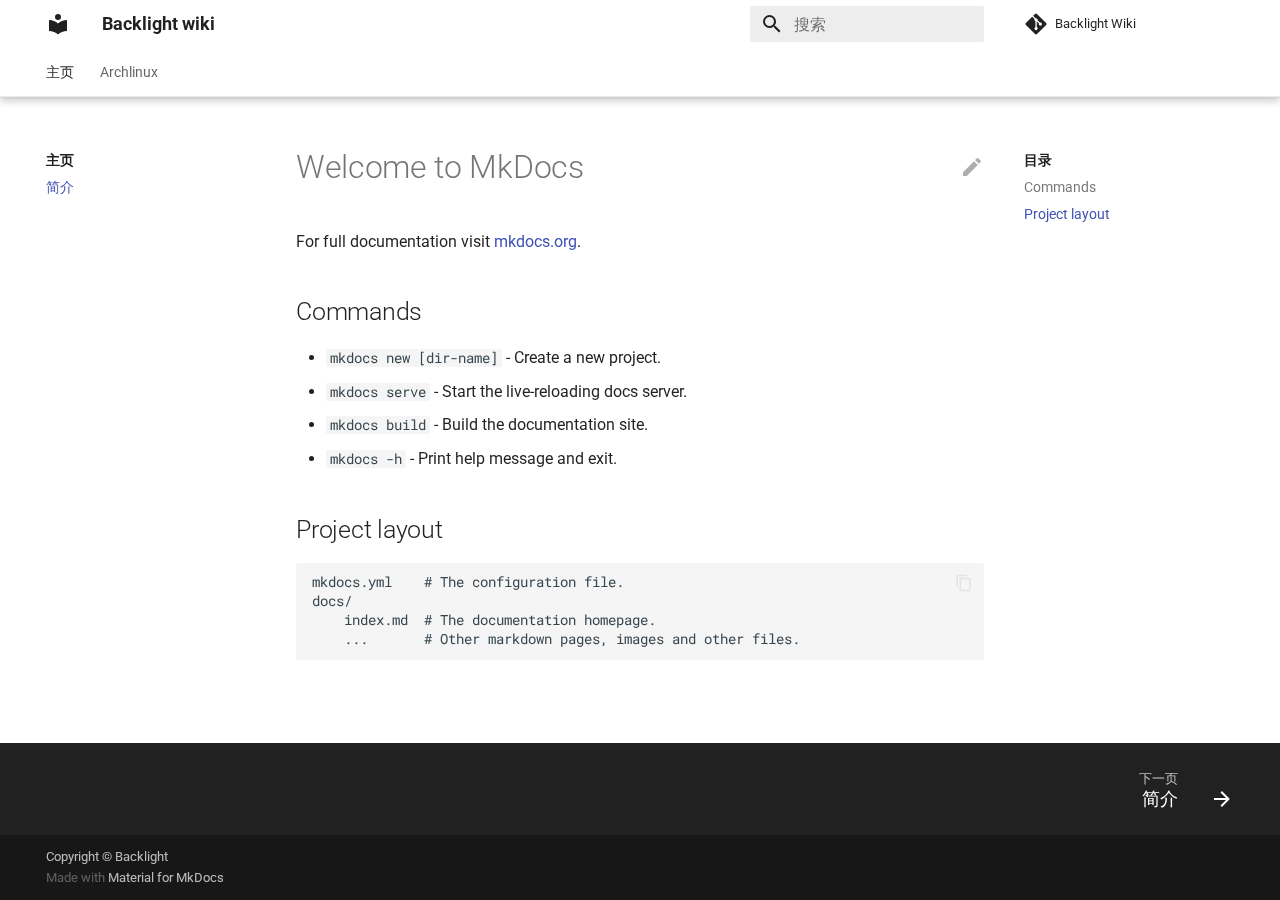
==== commit 07720576: "Deployed  with MkDocs version: 1.2.3" ====
--- a/index.html
+++ b/index.html
@@ -19,7 +19,7 @@
     
     
       
-        <title>你好，世界 - Backlight wiki</title>
+        <title>简介 - Backlight wiki</title>
       
     
     
@@ -103,7 +103,7 @@
         <div class="md-header__topic" data-md-component="header-topic">
           <span class="md-ellipsis">
             
-              你好，世界
+              简介
             
           </span>
         </div>
@@ -296,12 +296,12 @@
       
       
         <label class="md-nav__link md-nav__link--active" for="__toc">
-          你好，世界
+          简介
           <span class="md-nav__icon md-icon"></span>
         </label>
       
       <a href="." class="md-nav__link md-nav__link--active">
-        你好，世界
+        简介
       </a>
       
         
